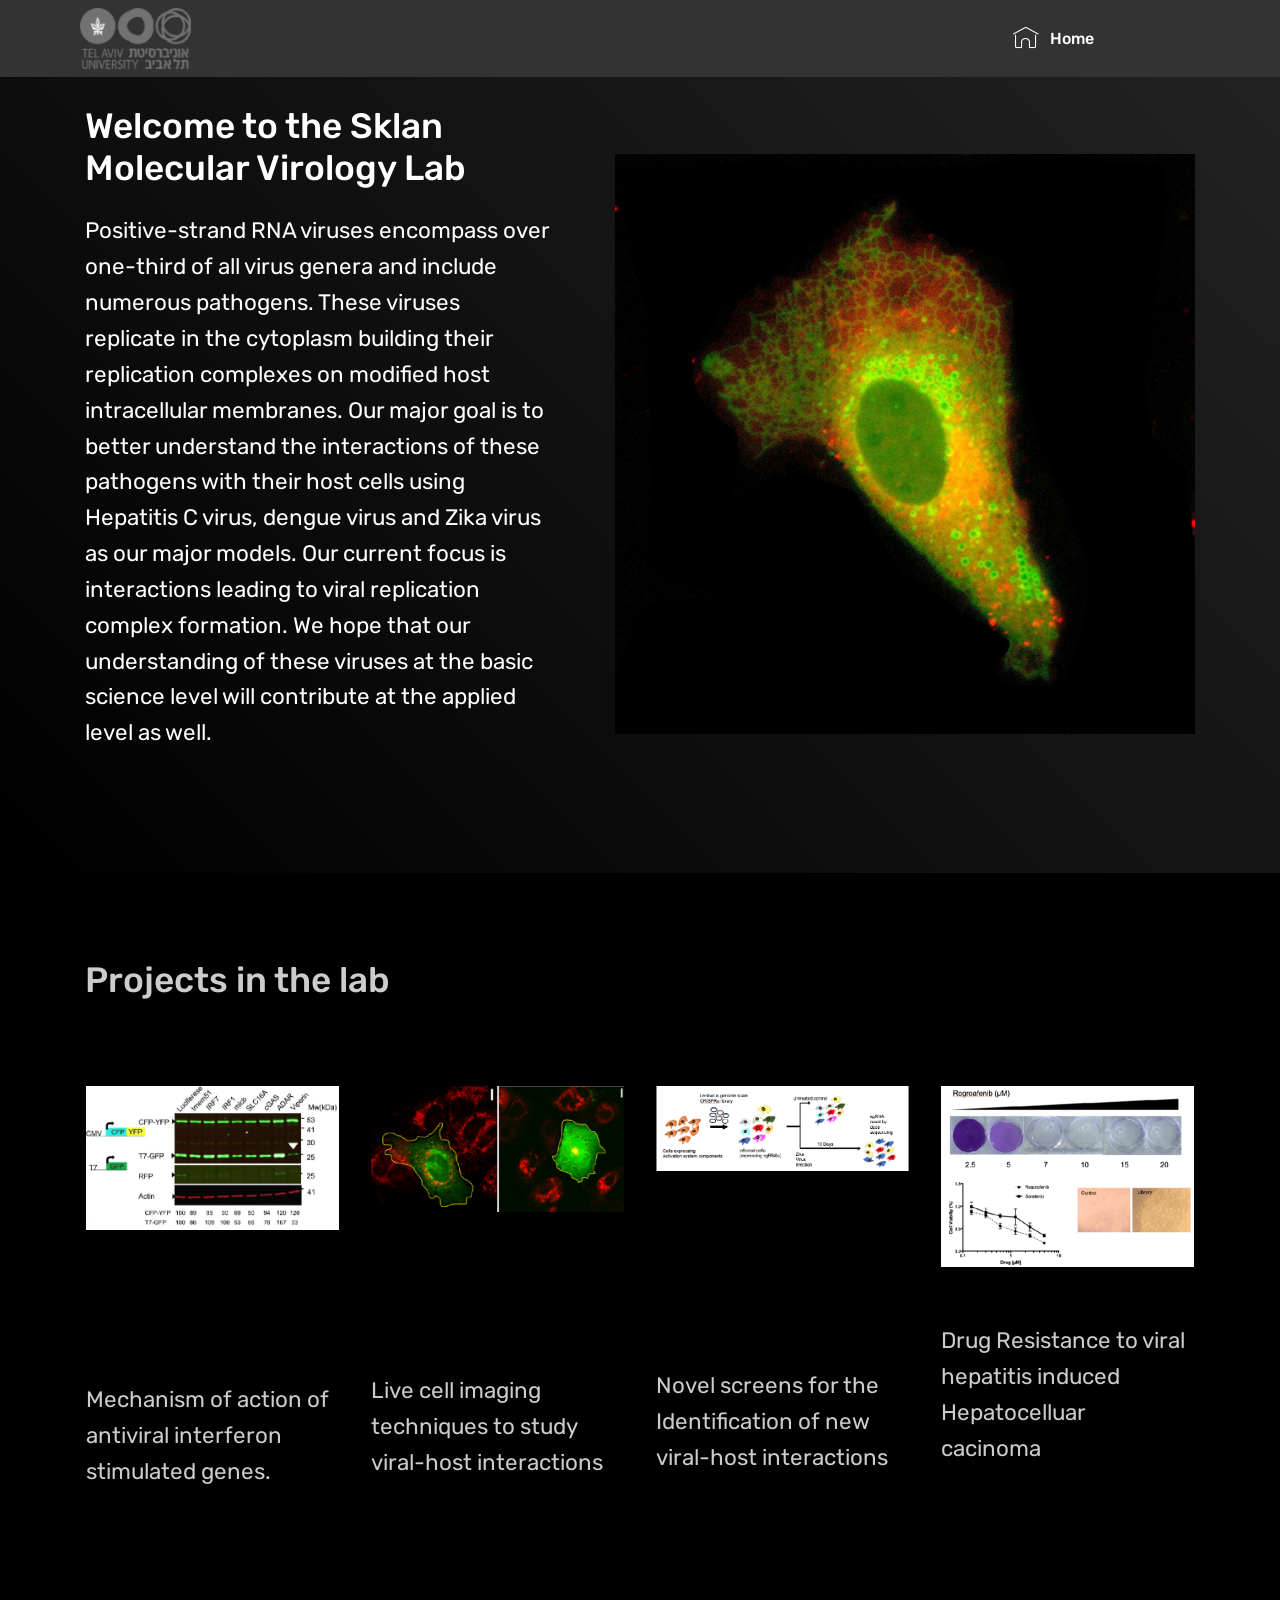
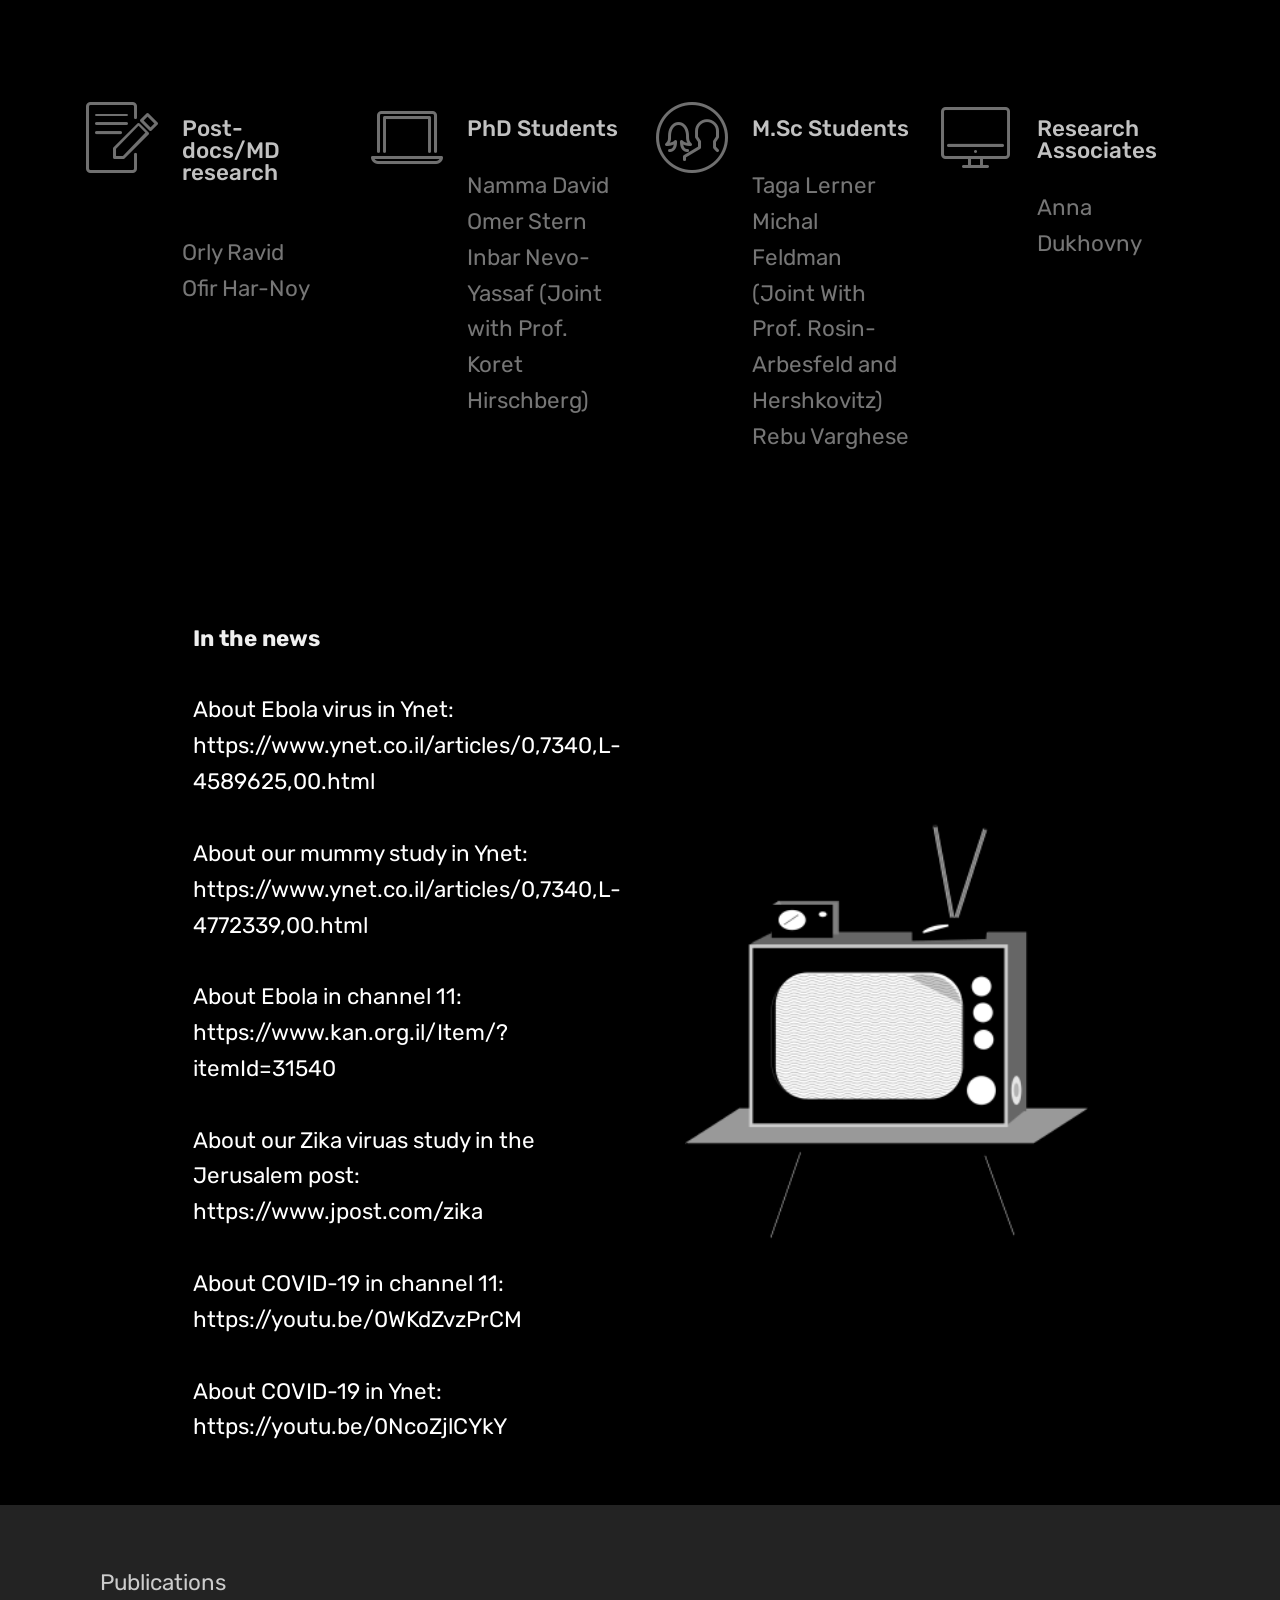
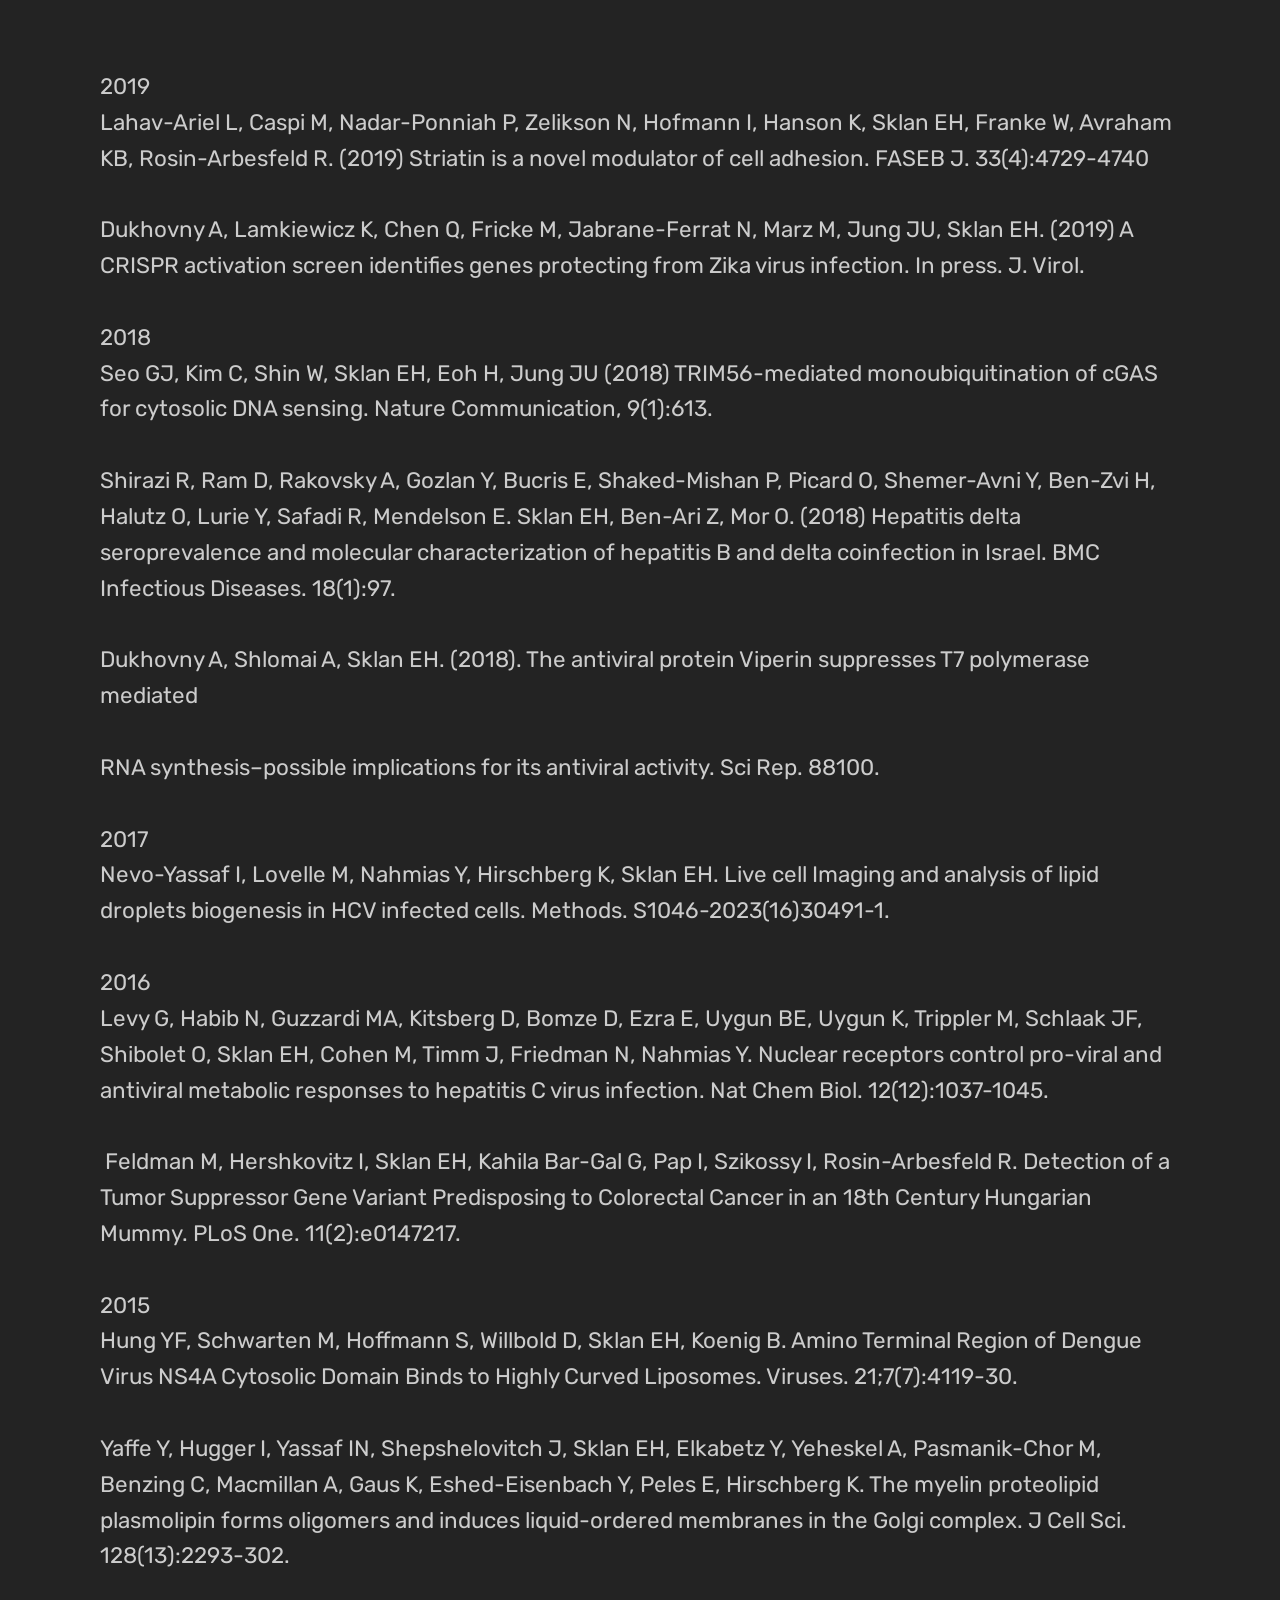
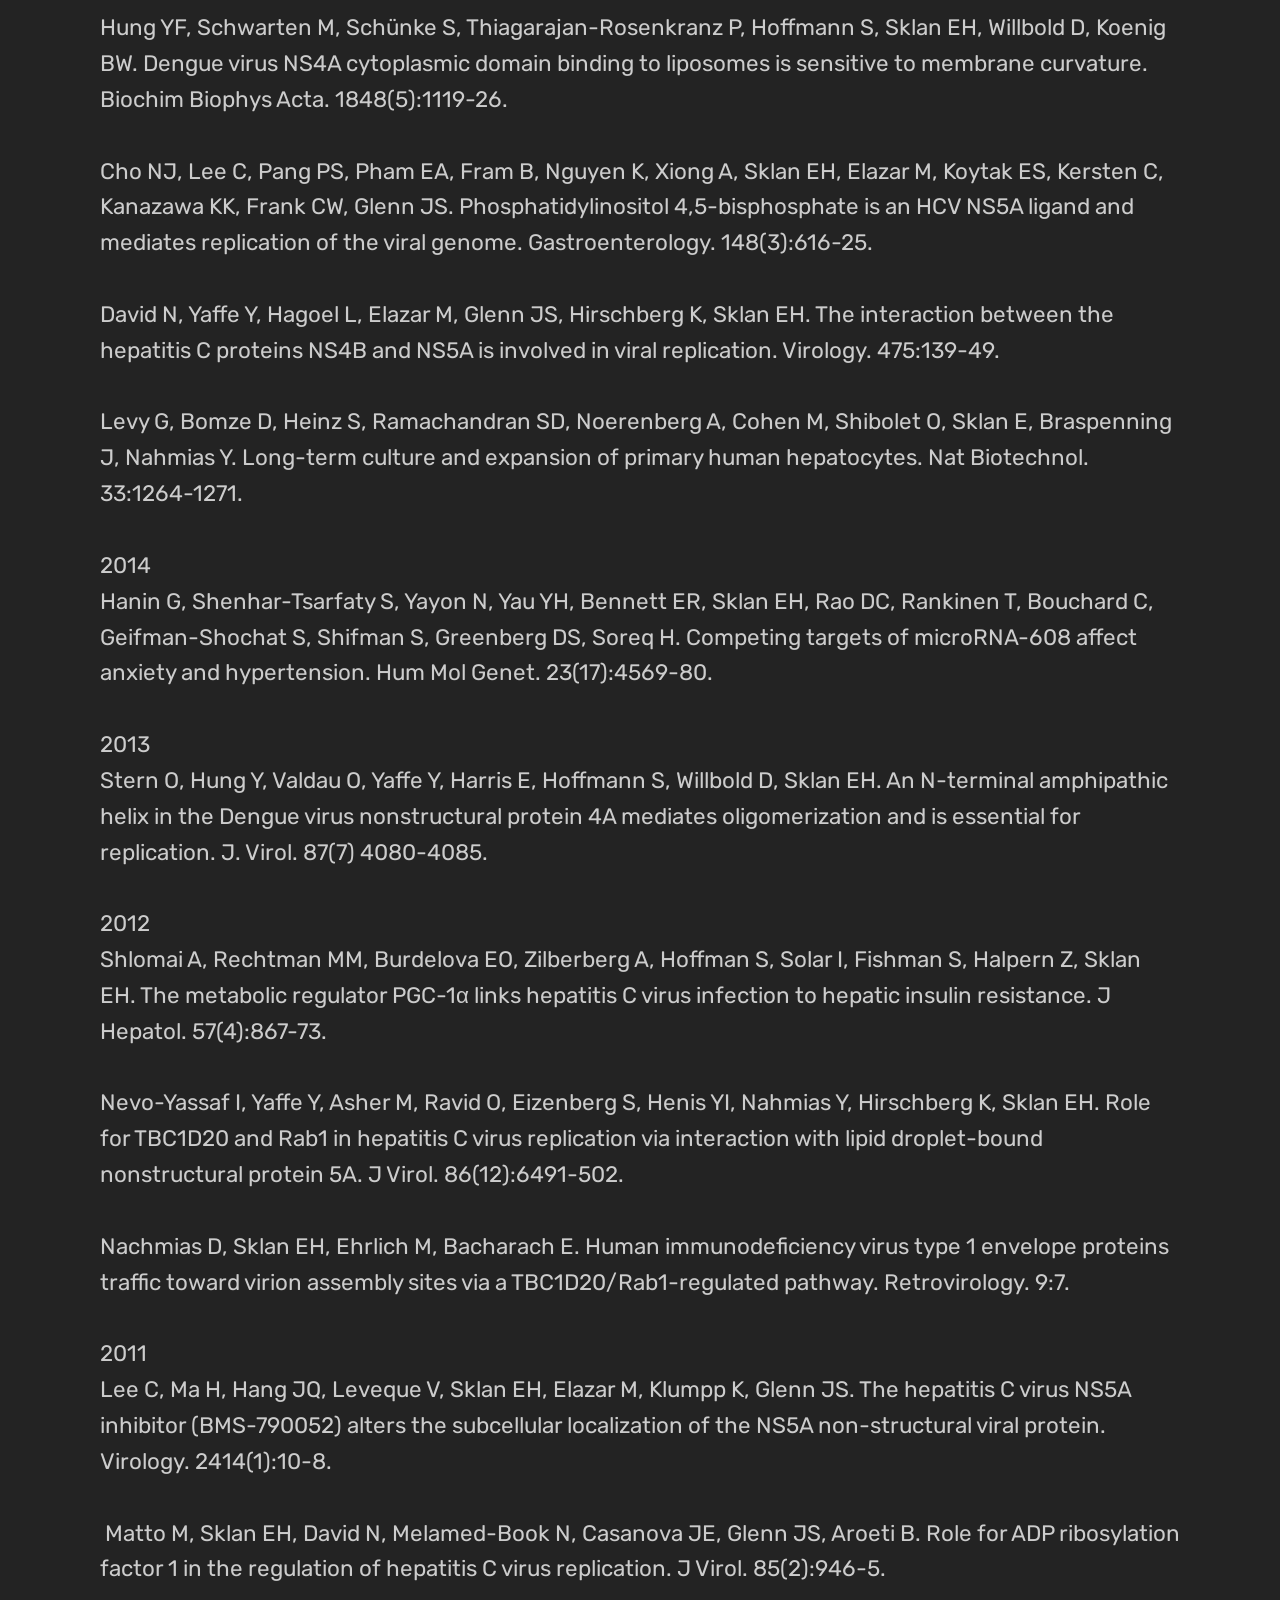
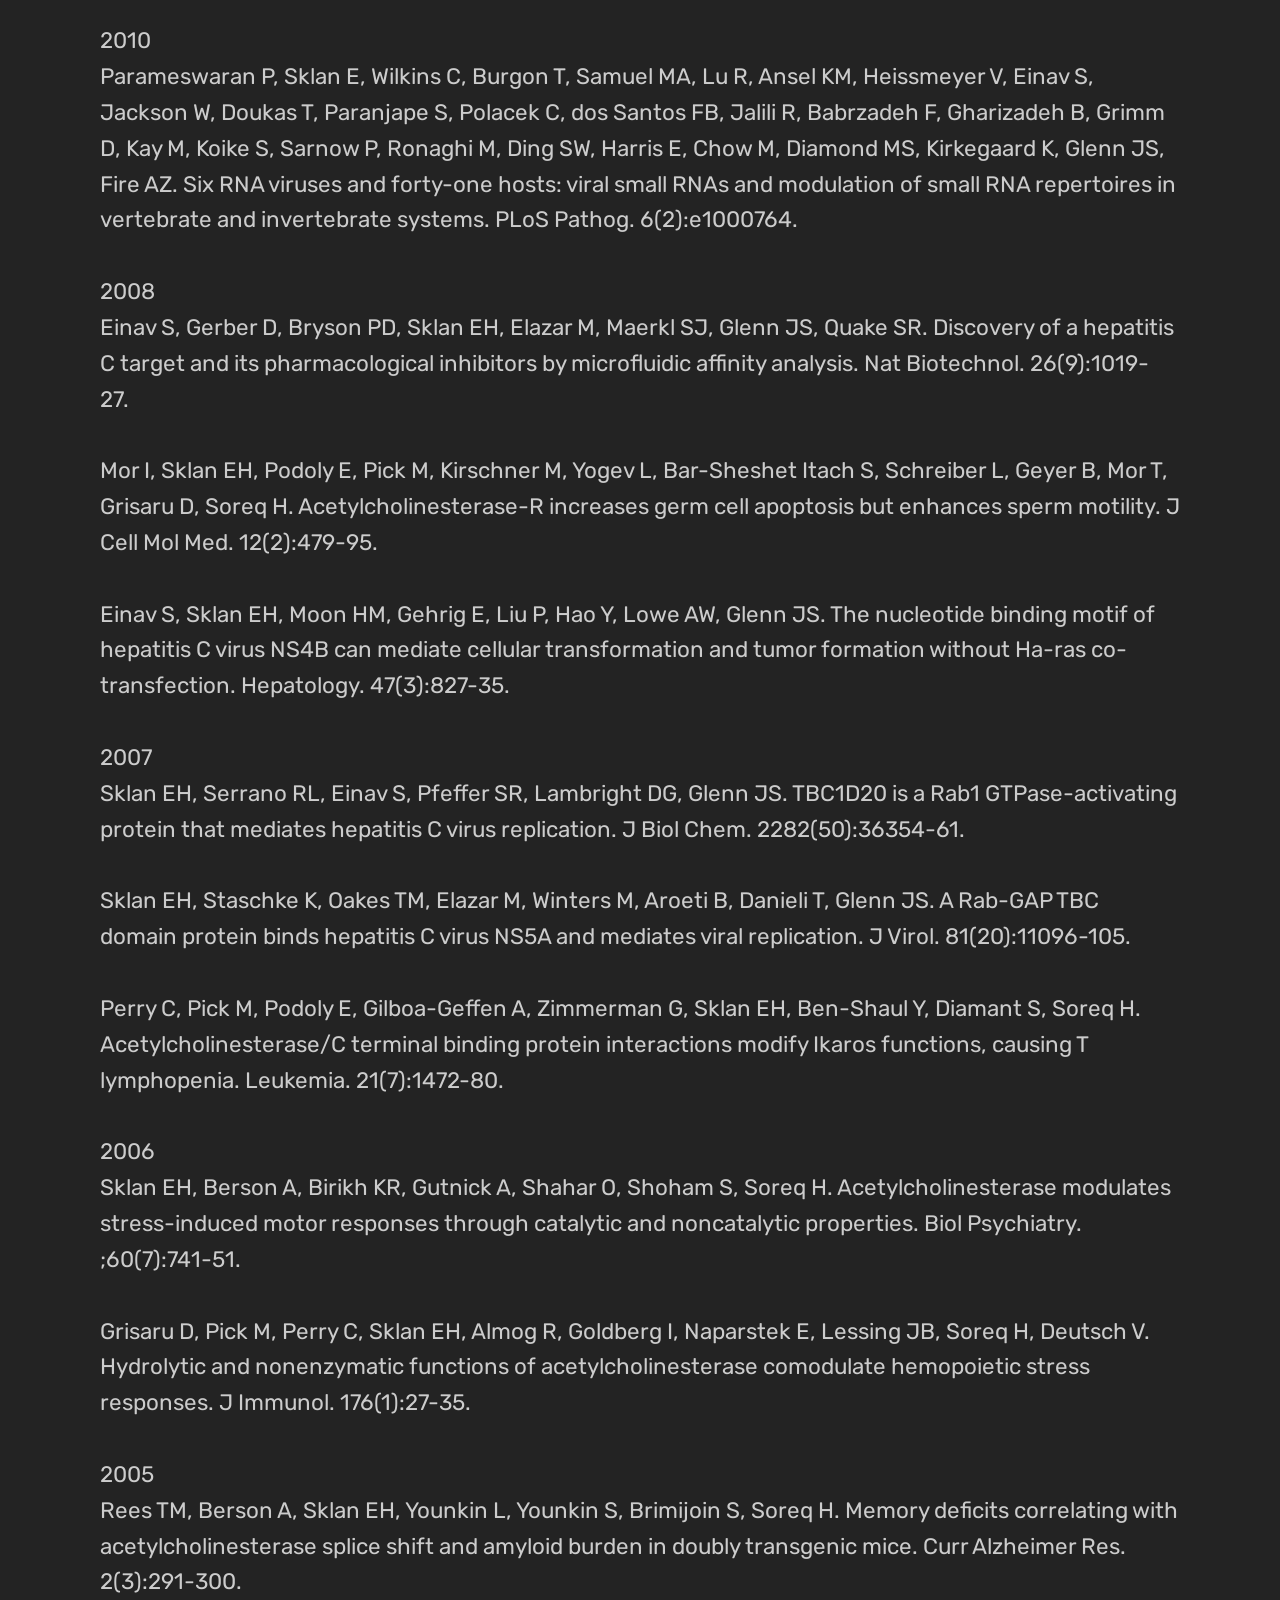
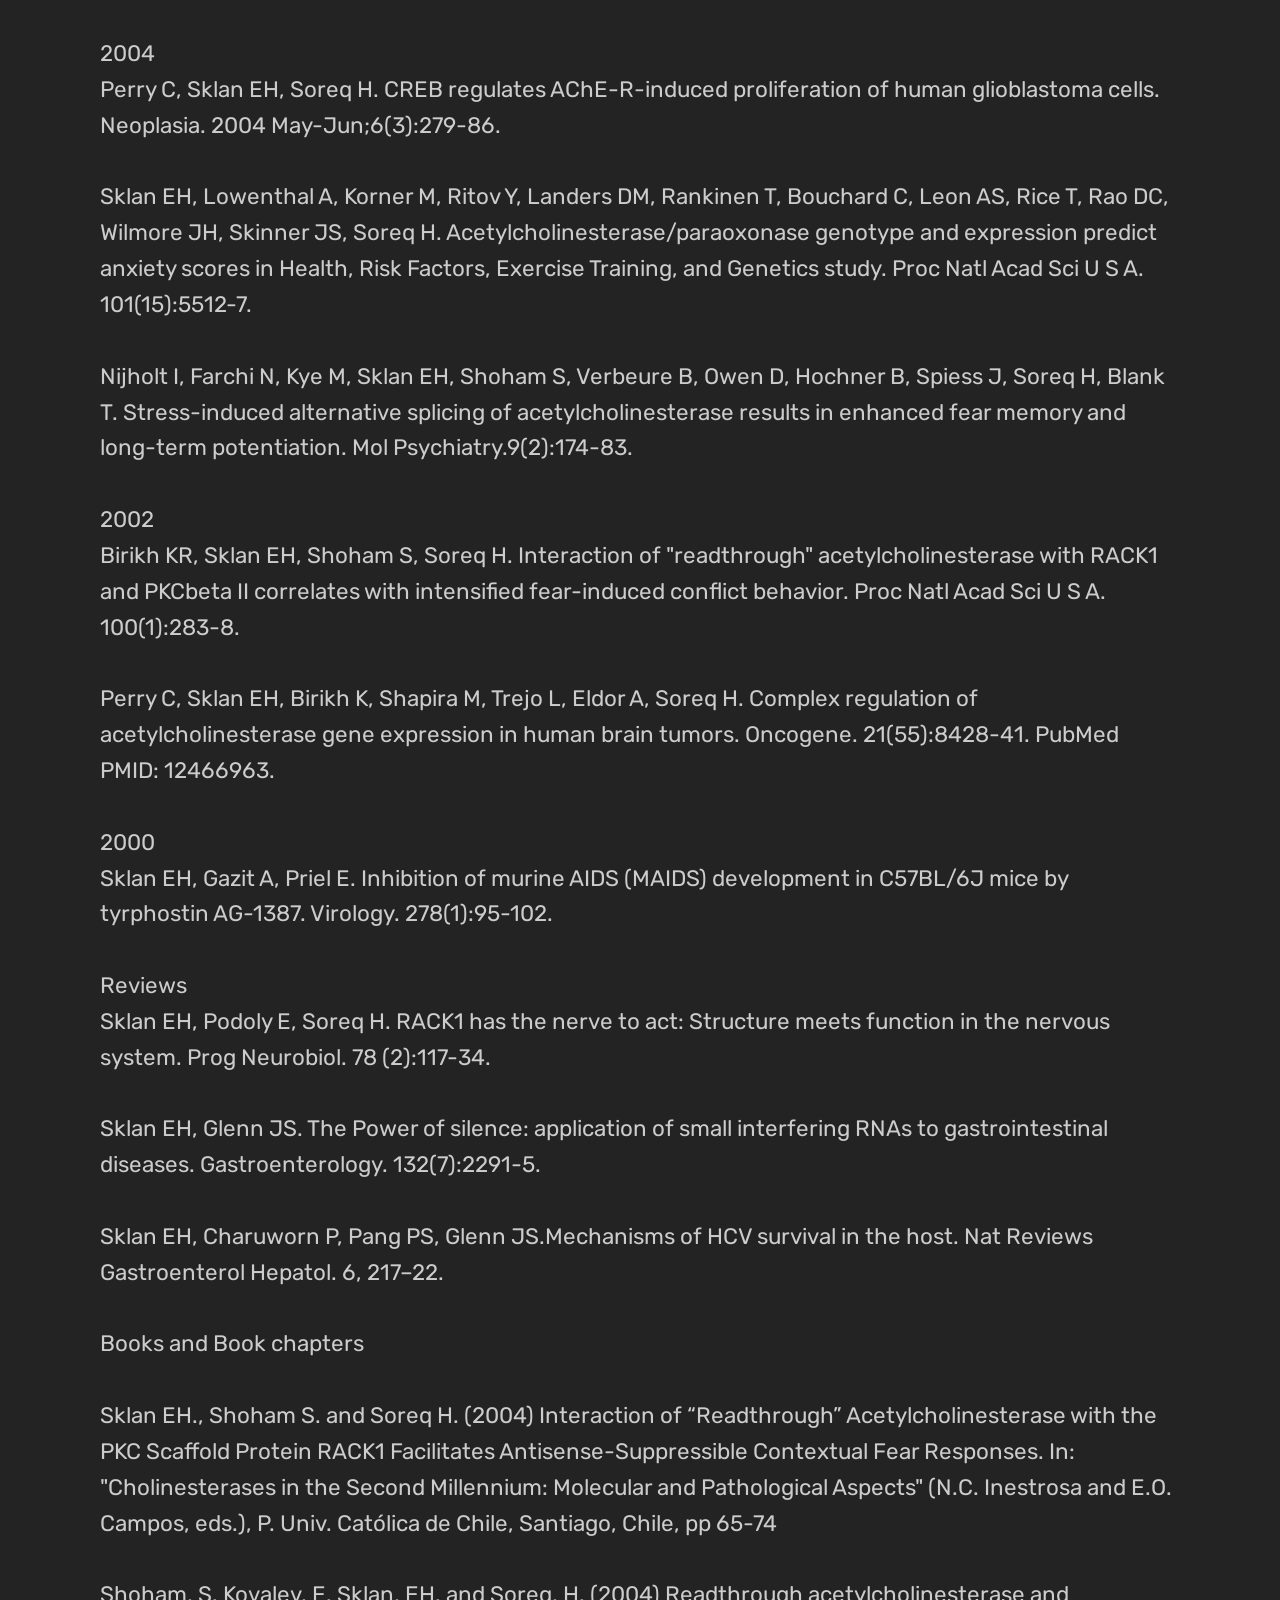
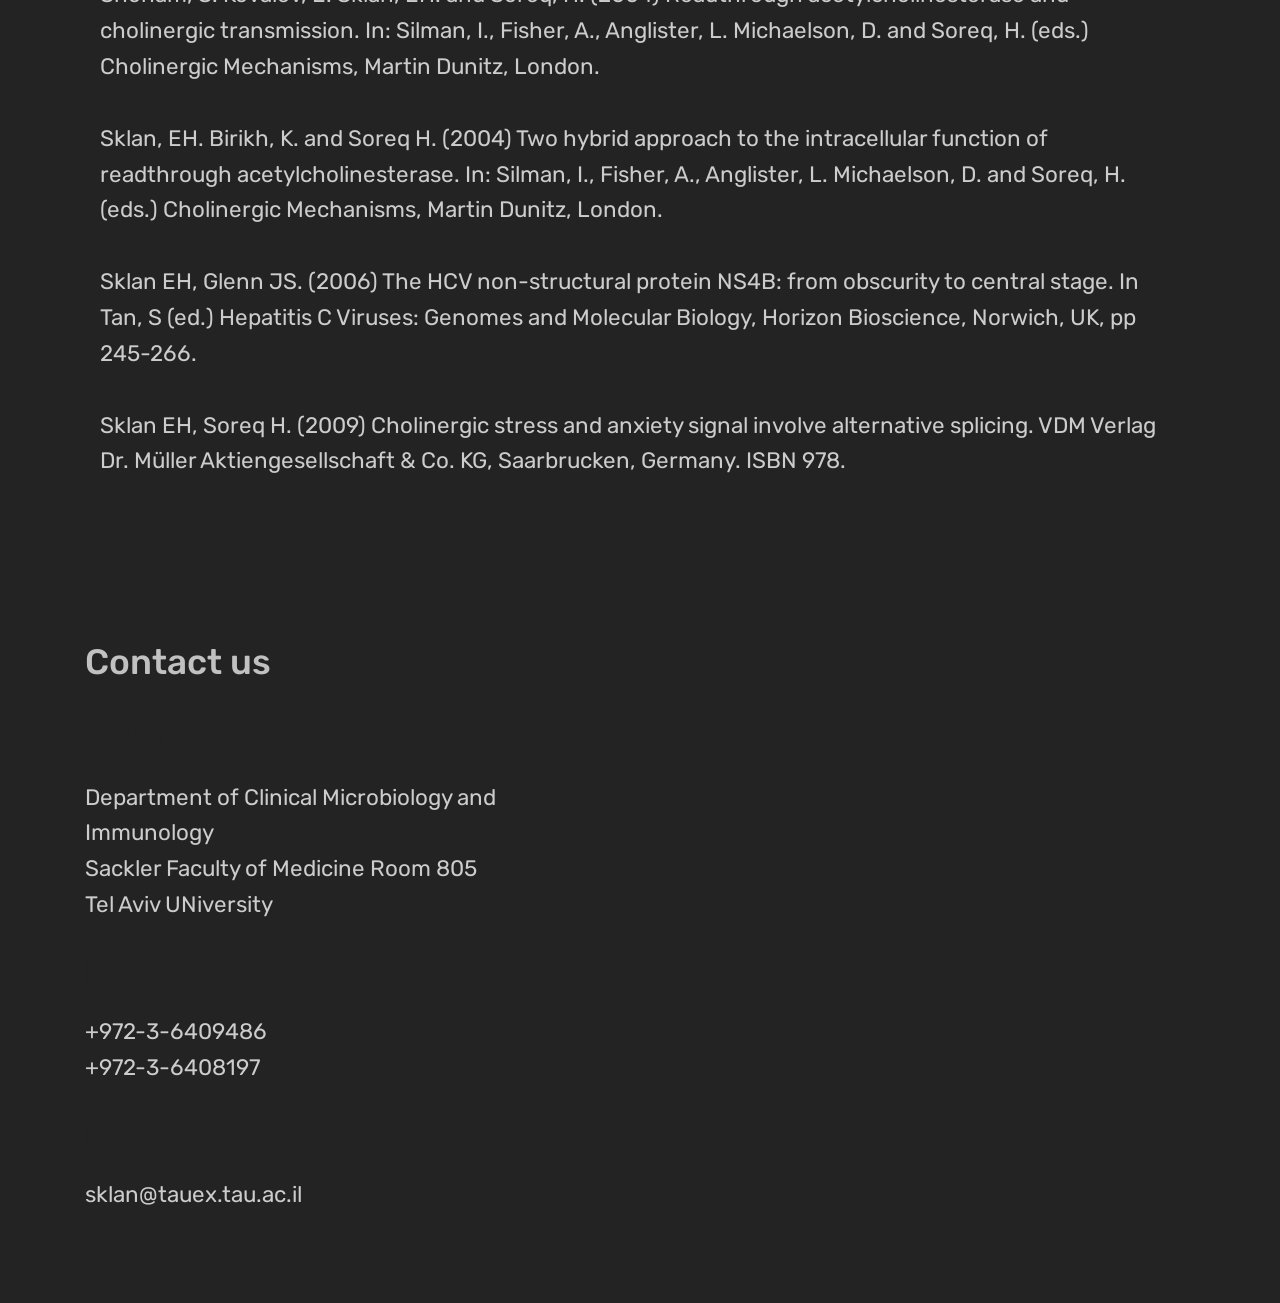
==== html.html @ 153463e0 "create github pages" ====
<!DOCTYPE html>
<html  >
<head>
  <!-- Site made with Mobirise Website Builder v5.0.0, https://mobirise.com -->
  <meta charset="UTF-8">
  <meta http-equiv="X-UA-Compatible" content="IE=edge">
  <meta name="generator" content="Mobirise v5.0.0, mobirise.com">
  <meta name="viewport" content="width=device-width, initial-scale=1, minimum-scale=1">
  <link rel="shortcut icon" href="assets/images/logo-tau-122x67.png" type="image/x-icon">
  <meta name="description" content="The website of the Sklan molecular virology lab at Tel Aviv University

">
  
  <title>Sklan Lab</title>
  <link rel="stylesheet" href="assets/web/assets/mobirise-icons/mobirise-icons.css">
  <link rel="stylesheet" href="assets/bootstrap/css/bootstrap.min.css">
  <link rel="stylesheet" href="assets/bootstrap/css/bootstrap-grid.min.css">
  <link rel="stylesheet" href="assets/bootstrap/css/bootstrap-reboot.min.css">
  <link rel="stylesheet" href="assets/web/assets/gdpr-plugin/gdpr-styles.css">
  <link rel="stylesheet" href="assets/tether/tether.min.css">
  <link rel="stylesheet" href="assets/dropdown/css/style.css">
  <link rel="stylesheet" href="assets/animatecss/animate.min.css">
  <link rel="stylesheet" href="assets/theme/css/style.css">
  <link rel="preload" as="style" href="assets/mobirise/css/mbr-additional.css"><link rel="stylesheet" href="assets/mobirise/css/mbr-additional.css" type="text/css">
  
  
  
</head>
<body>

<!-- Analytics -->
<meta name="google-site-verification" content="qgSgofBZJldJzvkP8LNLgsCK-75D5skEO65XENVU46s" />
<!-- /Analytics -->


  <section class="menu cid-rS3fm7pSPz" once="menu" id="menu1-0">

    

    <nav class="navbar navbar-expand beta-menu navbar-dropdown align-items-center navbar-fixed-top navbar-toggleable-sm">
        <button class="navbar-toggler navbar-toggler-right" type="button" data-toggle="collapse" data-target="#navbarSupportedContent" aria-controls="navbarSupportedContent" aria-expanded="false" aria-label="Toggle navigation">
            <div class="hamburger">
                <span></span>
                <span></span>
                <span></span>
                <span></span>
            </div>
        </button>
        <div class="menu-logo">
            <div class="navbar-brand">
                <span class="navbar-logo">
                    <a href="https://english.tau.ac.il/" target="_blank">
                         <img src="assets/images/logo-tau-122x67.png" alt="Mobirise" title="" style="height: 3.8rem;">
                    </a>
                </span>
                
            </div>
        </div>
        <div class="collapse navbar-collapse" id="navbarSupportedContent">
            <ul class="navbar-nav nav-dropdown nav-right" data-app-modern-menu="true"><li class="nav-item"><a class="nav-link link text-white display-4" href="https://mobirise.co">&nbsp; &nbsp; &nbsp; &nbsp; &nbsp; &nbsp; &nbsp; &nbsp; &nbsp; &nbsp;</a></li><li class="nav-item">
                    <a class="nav-link link text-white display-4" href="#top"><span class="mbri-home mbr-iconfont mbr-iconfont-btn"></span>
                        
                        Home&nbsp; &nbsp; &nbsp; &nbsp; &nbsp; &nbsp; &nbsp; &nbsp; &nbsp; &nbsp; &nbsp; &nbsp;&nbsp;</a>
                </li></ul>
            
        </div>
    </nav>
</section>

<section class="engine"><a href="https://mobirise.info/c">site builder</a></section><section class="header3 cid-rS3ihpFoWO" id="header3-9">

    

    

    <div class="container">
        <div class="media-container-row">
            <div class="mbr-figure" style="width: 130%;">
                <img src="assets/images/5-1160x1160.jpg" alt="Mobirise" title="">
            </div>

            <div class="media-content">
                <h1 class="mbr-section-title mbr-white pb-3 mbr-fonts-style display-5">Welcome to the Sklan Molecular Virology Lab</h1>
                
                <div class="mbr-section-text mbr-white pb-3 ">
                    <p class="mbr-text mbr-fonts-style display-7">Positive-strand RNA viruses encompass over one-third of all virus genera and include numerous pathogens. These viruses replicate in the cytoplasm building their replication complexes on modified host intracellular membranes. Our major goal is to better understand the interactions of these pathogens with their host cells using Hepatitis C virus, dengue virus and Zika virus as our major models. Our current focus is interactions leading to viral replication complex formation. We hope that our understanding of these viruses at the basic science level will contribute at the applied level as well.&nbsp;&nbsp;<br></p>
                </div>
                
            </div>
        </div>
    </div>

</section>

<section class="services1 cid-rS4aXZmn8N" id="services1-c">
    <!---->
    
    <!---->
    <!--Overlay-->
    
    <!--Container-->
    <div class="container">
        <div class="row justify-content-center">
            <!--Titles-->
            <div class="title pb-5 col-12">
                <h2 class="align-left pb-3 mbr-fonts-style display-5">Projects in the lab</h2>
                
            </div>
            <!--Card-1-->
            <div class="card col-12 col-md-6 p-3 col-lg-3">
                <div class="card-wrapper">
                    <div class="card-img">
                        <img src="assets/images/dukhovny-1-600x341.png" alt="Mobirise" title="">
                    </div>
                    <div class="card-box">
                        <h4 class="card-title mbr-fonts-style display-2"><br><br></h4>
                        <p class="mbr-text mbr-fonts-style display-7">Mechanism of action of antiviral interferon stimulated genes.<br></p>
                        <!--Btn-->
                        
                    </div>
                </div>
            </div>
            <!--Card-2-->
            <div class="card col-12 col-md-6 p-3 col-lg-3">
                <div class="card-wrapper">
                    <div class="card-img">
                        <img src="assets/images/picture1-1-600x296.png" alt="Mobirise" title="">
                    </div>
                    <div class="card-box">
                        <h4 class="card-title mbr-fonts-style display-5"><br><br><br></h4>
                        <p class="mbr-text mbr-fonts-style display-7">Live cell imaging techniques to study viral-host interactions</p>
                        <!--Btn-->
                        
                    </div>
                </div>
            </div>
            <!--Card-3-->
            <div class="card col-12 col-md-6 p-3 col-lg-3">
                <div class="card-wrapper">
                    <div class="card-img">
                        <img src="assets/images/screen-shot-2019-06-25-at-600x201.png" alt="Mobirise" title="">
                    </div>
                    <div class="card-box">
                        <h4 class="card-title mbr-fonts-style display-5">
                            <br><br><br><br></h4>
                        <p class="mbr-text mbr-fonts-style display-7">Novel screens for the Identification  of new viral-host interactions<br></p>
                        <!--Btn-->
                        
                    </div>
                </div>
            </div>
            <!--Card-4-->
            <div class="card col-12 col-md-6 p-3 col-lg-3 last-child">
                <div class="card-wrapper">
                    <div class="card-img">
                        <img src="assets/images/screen-shot-2019-06-25-at-506x363.png" alt="Mobirise" title="">
                    </div>
                    <div class="card-box">
                        <h4 class="card-title mbr-fonts-style display-5"></h4>
                        <p class="mbr-text mbr-fonts-style display-7">Drug Resistance to viral hepatitis induced Hepatocelluar cacinoma<em>&nbsp;</em><br></p>
                        <!--Btn-->
                        
                    </div>
                </div>
            </div>
        </div>
    </div>
</section>

<section class="features7 cid-rS4goFfm2W" id="features7-d">
    
    

    
    <div class="container">
        <div class="row justify-content-center">

            <div class="card p-3 col-12 col-md-6 col-lg-3">
                <div class="media">
                    <div class="card-img pr-2">
                        <span class="mbr-iconfont mbri-edit"></span>
                    </div>
                    <div class="card-box media-body">
                        <h4 class="card-title py-3 mbr-fonts-style display-7">
                            Post-docs/MD research&nbsp; &nbsp; &nbsp; &nbsp; &nbsp; &nbsp; &nbsp; &nbsp; &nbsp; &nbsp; &nbsp; &nbsp; &nbsp;</h4>
                        <p class="mbr-text mbr-fonts-style display-7">
                           Orly Ravid<br>Ofir Har-Noy<br>
                        </p>
                    </div>
                </div>
            </div>

            <div class="card p-3 col-12 col-md-6 col-lg-3">
                <div class="media"> 
                    <div class="card-img pr-2">
                        <span class="mbr-iconfont mbri-laptop"></span>
                    </div>
                    <div class="card-box media-body">
                        <h4 class="card-title py-3 mbr-fonts-style display-7">PhD Students</h4>
                        <p class="mbr-text mbr-fonts-style display-7">Namma David<br>Omer Stern<br>Inbar Nevo-Yassaf  (Joint with Prof. Koret Hirschberg)</p>
                    </div>
                </div>
            </div>

            <div class="card p-3 col-12 col-md-6 col-lg-3">
                <div class="media">
                    <div class="card-img pr-2">
                        <span class="mbr-iconfont mbri-users"></span>
                    </div>
                    <div class="media-body card-box">
                        <h4 class="card-title py-3 mbr-fonts-style display-7">M.Sc Students</h4>
                        <p class="mbr-text mbr-fonts-style display-7">Taga Lerner <br>Michal Feldman (Joint With Prof. Rosin-Arbesfeld and Hershkovitz)<br>Rebu Varghese</p>
                    </div>
                </div>
            </div>

            <div class="card p-3 col-12 col-md-6 col-lg-3">
                <div class="media">
                    <div class="card-img pr-2">
                        <span class="mbri-desktop mbr-iconfont"></span>
                    </div>
                    <div class="card-box media-body">
                        <h4 class="card-title py-3 mbr-fonts-style display-7">Research Associates</h4>
                        <p class="mbr-text mbr-fonts-style display-7">
                           Anna Dukhovny
                        </p>
                    </div>
                </div>
            </div>
        </div>
    </div>
</section>

<section class="mbr-section content7 cid-rS4ihshBEO" id="content7-e">
          
    

    <div class="container">
        <div class="media-container-row">
            <div class="col-12 col-md-10">
                <div class="media-container-row">
                    <div class="media-content">
                        <div class="mbr-section-text">
                            <p class="mbr-text align-right mb-0 mbr-fonts-style display-7"><strong>In the news</strong><br><br><a href="https://www.ynet.co.il/articles/0,7340,L-4589625,00.html" target="_blank" class="text-white">About Ebola virus in Ynet: https://www.ynet.co.il/articles/0,7340,L-4589625,00.html</a><br><br><a href="https://www.ynet.co.il/articles/0,7340,L-4772339,00.html " target="_blank" class="text-white">About our mummy study in Ynet: https://www.ynet.co.il/articles/0,7340,L-4772339,00.html </a><br><br><a href="https://www.kan.org.il/Item/?itemId=31540" target="_blank" class="text-white">About Ebola in channel 11: https://www.kan.org.il/Item/?itemId=31540</a><br><br><a href="https://www.jpost.com/zika" target="_blank" class="text-white">About our Zika viruas study in the Jerusalem post: https://www.jpost.com/zika</a><br><br><a href="https://youtu.be/0WKdZvzPrCM" target="_blank" class="text-white">About COVID-19 in channel 11:  https://youtu.be/0WKdZvzPrCM</a><br><br><a href="https://youtu.be/0NcoZjlCYkY" class="text-white">About COVID-19 in Ynet: https://youtu.be/0NcoZjlCYkY</a></p>
                        </div>
                    </div>
                    <div class="mbr-figure" style="width: 185%;">
                     <img src="assets/images/mbr-306x321.png" alt="Mobirise" title="">  
                    </div>
                </div>
            </div>
        </div>
    </div>
</section>

<section class="mbr-section article content1 cid-rS4kWEwtuJ" id="content1-f">
    
     

    <div class="container">
        <div class="media-container-row">
            <div class="mbr-text col-12 mbr-fonts-style display-7 col-md-12"><p>Publications</p><p><br></p><div>2019</div><div><span style="font-size: 1.4rem;">Lahav-Ariel L, Caspi M, Nadar-Ponniah P, Zelikson N, Hofmann I, Hanson K, Sklan EH, Franke W, Avraham KB, Rosin-Arbesfeld R. (2019) Striatin is a novel modulator of cell adhesion. FASEB J. 33(4):4729-4740</span><br></div><div><br></div><div><span style="font-size: 1.4rem;">Dukhovny A, Lamkiewicz K, Chen Q, Fricke M, Jabrane-Ferrat N, Marz M, Jung JU, Sklan EH. (2019) A CRISPR activation screen identifies genes protecting from Zika virus infection. In press. J. Virol.</span><br></div><div><br></div><div><span style="font-size: 1.4rem;">2018</span><br></div><div><span style="font-size: 1.4rem;">Seo GJ, Kim C, Shin W, Sklan EH, Eoh H, Jung JU (2018) TRIM56-mediated monoubiquitination of cGAS for cytosolic DNA sensing. Nature Communication, 9(1):613.&nbsp;</span><br></div><div><br></div><div>Shirazi R, Ram D, Rakovsky A, Gozlan Y, Bucris E, Shaked-Mishan P, Picard O, Shemer-Avni Y, Ben-Zvi H, Halutz O, Lurie Y, Safadi R, Mendelson E. Sklan EH, Ben-Ari Z, Mor O. (2018) Hepatitis delta seroprevalence and molecular characterization of hepatitis B and delta coinfection in Israel. BMC Infectious Diseases. 18(1):97.&nbsp;</div><div><br></div><div>Dukhovny A, Shlomai A, Sklan EH. (2018). The antiviral protein Viperin suppresses T7 polymerase mediated</div><div><br></div><div>RNA synthesis–possible implications for its antiviral activity. Sci Rep. 88100.</div><div><br></div><div>2017</div><div><span style="font-size: 1.4rem;">Nevo-Yassaf I, Lovelle M, Nahmias Y, Hirschberg K, Sklan EH. Live cell Imaging and analysis of lipid droplets biogenesis in HCV infected cells. Methods. S1046-2023(16)30491-1.&nbsp;</span><br></div><div><br></div><div><span style="font-size: 1.4rem;">2016</span><br></div><div><span style="font-size: 1.4rem;">Levy G, Habib N, Guzzardi MA, Kitsberg D, Bomze D, Ezra E, Uygun BE, Uygun K, Trippler M, Schlaak JF, Shibolet O, Sklan EH, Cohen M, Timm J, Friedman N, Nahmias Y. Nuclear receptors control pro-viral and antiviral metabolic responses to hepatitis C virus infection. Nat Chem Biol. 12(12):1037-1045.&nbsp;</span><br></div><div><br></div><div>&nbsp;<span style="font-size: 1.4rem;">Feldman M, Hershkovitz I, Sklan EH, Kahila Bar-Gal G, Pap I, Szikossy I, Rosin-Arbesfeld R. Detection of a Tumor Suppressor Gene Variant Predisposing to Colorectal Cancer in an 18th Century Hungarian Mummy. PLoS One. 11(2):e0147217.&nbsp;</span></div><div><span style="font-size: 1.4rem;"><br></span></div><div><span style="font-size: 1.4rem;">2015</span><br></div><div><span style="font-size: 1.4rem;">Hung YF, Schwarten M, Hoffmann S, Willbold D, Sklan EH, Koenig B. Amino Terminal Region of Dengue Virus NS4A Cytosolic Domain Binds to Highly Curved Liposomes. Viruses. 21;7(7):4119-30.</span><br></div><div></div><div><br></div><div>Yaffe Y, Hugger I, Yassaf IN, Shepshelovitch J, Sklan EH, Elkabetz Y, Yeheskel A, Pasmanik-Chor M, Benzing C, Macmillan A, Gaus K, Eshed-Eisenbach Y, Peles E, Hirschberg K. The myelin proteolipid plasmolipin forms oligomers and induces liquid-ordered membranes in the Golgi complex. J Cell Sci. 128(13):2293-302.&nbsp;</div><div><br></div><div>Hung YF, Schwarten M, Schünke S, Thiagarajan-Rosenkranz P, Hoffmann S, Sklan EH, Willbold D, Koenig BW. Dengue virus NS4A cytoplasmic domain binding to liposomes is sensitive to membrane curvature. Biochim Biophys Acta. 1848(5):1119-26.&nbsp;</div><div><br></div><div>Cho NJ, Lee C, Pang PS, Pham EA, Fram B, Nguyen K, Xiong A, Sklan EH, Elazar M, Koytak ES, Kersten C, Kanazawa KK, Frank CW, Glenn JS. Phosphatidylinositol 4,5-bisphosphate is an HCV NS5A ligand and mediates replication of the viral genome. Gastroenterology. 148(3):616-25.</div><div><span style="font-size: 1.4rem;">​</span><br></div><div>David N, Yaffe Y, Hagoel L, Elazar M, Glenn JS, Hirschberg K, Sklan EH. The interaction between the hepatitis C proteins NS4B and NS5A is involved in viral replication. Virology. 475:139-49.&nbsp;</div><div><br></div><div>Levy G, Bomze D, Heinz S, Ramachandran SD, Noerenberg A, Cohen M, Shibolet O, Sklan E, Braspenning J, Nahmias Y. Long-term culture and expansion of primary human hepatocytes. Nat Biotechnol. 33:1264-1271.&nbsp;</div><div><br></div><div>2014</div><div><span style="font-size: 1.4rem;">Hanin G, Shenhar-Tsarfaty S, Yayon N, Yau YH, Bennett ER, Sklan EH, Rao DC, Rankinen T, Bouchard C, Geifman-Shochat S, Shifman S, Greenberg DS, Soreq H. Competing targets of microRNA-608 affect anxiety and hypertension. Hum Mol Genet. 23(17):4569-80.</span><br></div><div><br></div><div>2013</div><div><span style="font-size: 1.4rem;">Stern O, Hung Y, Valdau O, Yaffe Y, Harris E, Hoffmann S, Willbold D, Sklan EH. An N-terminal amphipathic helix in the Dengue virus nonstructural protein 4A mediates oligomerization and is essential for replication. J. Virol. 87(7) 4080-4085.&nbsp;</span><br></div><div><br></div><div>2012</div><div><span style="font-size: 1.4rem;">Shlomai A, Rechtman MM, Burdelova EO, Zilberberg A, Hoffman S, Solar I, Fishman S, Halpern Z, Sklan EH. The metabolic regulator PGC-1α links hepatitis C virus infection to hepatic insulin resistance. J Hepatol. 57(4):867-73.</span><br></div><div><br></div><div><span style="font-size: 1.4rem;">Nevo-Yassaf I, Yaffe Y, Asher M, Ravid O, Eizenberg S, Henis YI, Nahmias Y, Hirschberg K, Sklan EH. Role for TBC1D20 and Rab1 in hepatitis C virus replication via interaction with lipid droplet-bound nonstructural protein 5A. J Virol. 86(12):6491-502.&nbsp;</span><br></div><div><br></div><div>​<span style="font-size: 1.4rem;">Nachmias D, Sklan EH, Ehrlich M, Bacharach E. Human immunodeficiency virus type 1 envelope proteins traffic toward virion assembly sites via a TBC1D20/Rab1-regulated pathway. Retrovirology. 9:7.&nbsp;</span></div><div><br></div><div><span style="font-size: 1.4rem;">2011</span><br></div><div><span style="font-size: 1.4rem;">Lee C, Ma H, Hang JQ, Leveque V, Sklan EH, Elazar M, Klumpp K, Glenn JS. The hepatitis C virus NS5A inhibitor (BMS-790052) alters the subcellular localization of the NS5A non-structural viral protein. Virology. 2414(1):10-8.</span><br></div><div><br></div><div>&nbsp;<span style="font-size: 1.4rem;">Matto M, Sklan EH, David N, Melamed-Book N, Casanova JE, Glenn JS, Aroeti B. Role for ADP ribosylation factor 1 in the regulation of hepatitis C virus replication. J Virol. 85(2):946-5.</span></div><div><br></div><div><span style="font-size: 1.4rem;">2010</span><br></div><div><span style="font-size: 1.4rem;">Parameswaran P, Sklan E, Wilkins C, Burgon T, Samuel MA, Lu R, Ansel KM, Heissmeyer V, Einav S, Jackson W, Doukas T, Paranjape S, Polacek C, dos Santos FB, Jalili R, Babrzadeh F, Gharizadeh B, Grimm D, Kay M, Koike S, Sarnow P, Ronaghi M, Ding SW, Harris E, Chow M, Diamond MS, Kirkegaard K, Glenn JS, Fire AZ. Six RNA viruses and forty-one hosts: viral small RNAs and modulation of small RNA repertoires in vertebrate and invertebrate systems. PLoS Pathog. 6(2):e1000764.&nbsp;</span><br></div><div><span style="font-size: 1.4rem;"><br></span></div><div><span style="font-size: 1.4rem;">2008</span><br></div><div><span style="font-size: 1.4rem;">Einav S, Gerber D, Bryson PD, Sklan EH, Elazar M, Maerkl SJ, Glenn JS, Quake SR. Discovery of a hepatitis C target and its pharmacological inhibitors by microfluidic affinity analysis. Nat Biotechnol. 26(9):1019-27.&nbsp;</span><br></div><div><br></div><div>Mor I, Sklan EH, Podoly E, Pick M, Kirschner M, Yogev L, Bar-Sheshet Itach S, Schreiber L, Geyer B, Mor T, Grisaru D, Soreq H. Acetylcholinesterase-R increases germ cell apoptosis but enhances sperm motility. J Cell Mol Med. 12(2):479-95.</div><div><br></div><div>Einav S, Sklan EH, Moon HM, Gehrig E, Liu P, Hao Y, Lowe AW, Glenn JS. The nucleotide binding motif of hepatitis C virus NS4B can mediate cellular transformation and tumor formation without Ha-ras co-transfection. Hepatology. 47(3):827-35.&nbsp;</div><div><br></div><div>2007</div><div><span style="font-size: 1.4rem;">Sklan EH, Serrano RL, Einav S, Pfeffer SR, Lambright DG, Glenn JS. TBC1D20 is a Rab1 GTPase-activating protein that mediates hepatitis C virus replication. J Biol Chem. 2282(50):36354-61.&nbsp;</span><br></div><div><br></div><div>​<span style="font-size: 1.4rem;">Sklan EH, Staschke K, Oakes TM, Elazar M, Winters M, Aroeti B, Danieli T, Glenn JS. A Rab-GAP TBC domain protein binds hepatitis C virus NS5A and mediates viral replication. J Virol. 81(20):11096-105.&nbsp;</span></div><div><br></div><div>Perry C, Pick M, Podoly E, Gilboa-Geffen A, Zimmerman G, Sklan EH, Ben-Shaul Y, Diamant S, Soreq H. Acetylcholinesterase/C terminal binding protein interactions modify Ikaros functions, causing T lymphopenia. Leukemia. 21(7):1472-80.&nbsp;</div><div><br></div><div>2006</div><div><span style="font-size: 1.4rem;">Sklan EH, Berson A, Birikh KR, Gutnick A, Shahar O, Shoham S, Soreq H. Acetylcholinesterase modulates stress-induced motor responses through catalytic and noncatalytic properties. Biol Psychiatry. ;60(7):741-51.</span><br></div><div><br></div><div>Grisaru D, Pick M, Perry C, Sklan EH, Almog R, Goldberg I, Naparstek E, Lessing JB, Soreq H, Deutsch V. Hydrolytic and nonenzymatic functions of acetylcholinesterase comodulate hemopoietic stress responses. J Immunol. 176(1):27-35.&nbsp;</div><div><br></div><div>2005</div><div><span style="font-size: 1.4rem;">Rees TM, Berson A, Sklan EH, Younkin L, Younkin S, Brimijoin S, Soreq H. Memory deficits correlating with acetylcholinesterase splice shift and amyloid burden in doubly transgenic mice. Curr Alzheimer Res. 2(3):291-300.&nbsp;</span><br></div><div><br></div><div>2004</div><div><span style="font-size: 1.4rem;">Perry C, Sklan EH, Soreq H. CREB regulates AChE-R-induced proliferation of human glioblastoma cells. Neoplasia. 2004 May-Jun;6(3):279-86.</span><br></div><div><br></div><div>Sklan EH, Lowenthal A, Korner M, Ritov Y, Landers DM, Rankinen T, Bouchard C, Leon AS, Rice T, Rao DC, Wilmore JH, Skinner JS, Soreq H. Acetylcholinesterase/paraoxonase genotype and expression predict anxiety scores in Health, Risk Factors, Exercise Training, and Genetics study. Proc Natl Acad Sci U S A. 101(15):5512-7.</div><div><br></div><div>Nijholt I, Farchi N, Kye M, Sklan EH, Shoham S, Verbeure B, Owen D, Hochner B, Spiess J, Soreq H, Blank T. Stress-induced alternative splicing of acetylcholinesterase results in enhanced fear memory and long-term potentiation. Mol Psychiatry.9(2):174-83.&nbsp;</div><div><br></div><div>2002</div><div><span style="font-size: 1.4rem;">Birikh KR, Sklan EH, Shoham S, Soreq H. Interaction of "readthrough" acetylcholinesterase with RACK1 and PKCbeta II correlates with intensified fear-induced conflict behavior. Proc Natl Acad Sci U S A. 100(1):283-8.</span><br></div><div><br></div><div>Perry C, Sklan EH, Birikh K, Shapira M, Trejo L, Eldor A, Soreq H. Complex regulation of acetylcholinesterase gene expression in human brain tumors. Oncogene. 21(55):8428-41. PubMed PMID: 12466963.</div><div><br></div><div>2000</div><div><span style="font-size: 1.4rem;">Sklan EH, Gazit A, Priel E. Inhibition of murine AIDS (MAIDS) development in C57BL/6J mice by tyrphostin AG-1387. Virology. 278(1):95-102.</span><br></div><div><br></div><div><span style="font-size: 1.4rem;">Reviews</span><br></div><div><span style="font-size: 1.4rem;">Sklan EH, Podoly E, Soreq H. RACK1 has the nerve to act: Structure meets function in the nervous system. Prog Neurobiol. 78 (2):117-34.&nbsp;</span><br></div><div><br></div><div>​<span style="font-size: 1.4rem;">Sklan EH, Glenn JS. The Power of silence: application of small interfering RNAs to gastrointestinal diseases. Gastroenterology. 132(7):2291-5.&nbsp;</span><span style="font-size: 1.4rem;">​</span></div><div><br></div><div>Sklan EH, Charuworn P, Pang PS, Glenn JS.Mechanisms of HCV survival in the host. Nat Reviews Gastroenterol Hepatol. 6, 217–22.</div><div><br></div><div>Books and Book chapters</div><div><br></div><div><span style="font-size: 1.4rem;">Sklan EH., Shoham S. and Soreq H. (2004) Interaction of “Readthrough” Acetylcholinesterase with the PKC Scaffold Protein RACK1 Facilitates Antisense-Suppressible Contextual Fear Responses. In: "Cholinesterases in the Second Millennium: Molecular and Pathological Aspects" (N.C. Inestrosa and E.O. Campos, eds.), P. Univ. Católica de Chile, Santiago, Chile, pp 65-74</span><br></div><div><br></div><div><span style="font-size: 1.4rem;">Shoham, S. Kovalev, E. Sklan, EH. and Soreq, H. (2004) Readthrough acetylcholinesterase and cholinergic transmission. In: Silman, I., Fisher, A., Anglister, L. Michaelson, D. and Soreq, H. (eds.) Cholinergic Mechanisms, Martin Dunitz, London.</span><br></div><div><br></div><div>Sklan, EH. Birikh, K. and Soreq H. (2004) Two hybrid approach to the intracellular function of readthrough acetylcholinesterase. In: Silman, I., Fisher, A., Anglister, L. Michaelson, D. and Soreq, H. (eds.) Cholinergic Mechanisms, Martin Dunitz, London.</div><div><br></div><div>Sklan EH, Glenn JS. (2006) The HCV non-structural protein NS4B: from obscurity to central stage. In Tan, S (ed.) Hepatitis C Viruses: Genomes and Molecular Biology, Horizon Bioscience, Norwich, UK, pp 245-266.</div><div><br></div><div>Sklan EH, Soreq H. (2009) Cholinergic stress and anxiety signal involve alternative splicing. VDM Verlag Dr. Müller Aktiengesellschaft &amp; Co. KG, Saarbrucken, Germany. ISBN 978.</div><p></p></div>
        </div>
    </div>
</section>

<section class="mbr-section contacts1 cid-rS3g4TRM71" id="contacts1-6">
    <!---->
    
    <!---->
    <!--Overlay-->
    
    <!--Container-->
    <div class="container">
        <div class="row">
            <!--Titles-->
            <div class="title col-12">
                <h2 class="align-left mbr-fonts-style display-5">
                    Contact us</h2>
                
            </div>
            <!--Left-->
            <div class="col-12 col-md-6">
                <div class="left-block wrapper">
                    <div class="b b-adress">
                        <h5 class="align-left mbr-fonts-style m-0 display-5">
                            Address:
                        </h5>
                        <p class="mbr-text align-left mbr-fonts-style display-7">
                            Department of Clinical Microbiology and Immunology<br>Sackler Faculty of Medicine Room 805<br>Tel Aviv UNiversity</p>
                    </div>
                    <div class="b b-phone">
                        <h5 class="align-left mbr-fonts-style m-0 display-5">
                            Phone:
                        </h5>
                        <p class="mbr-text align-left mbr-fonts-style display-7">
                            +972-3-6409486<br>+972-3-6408197</p>
                    </div>
                    <div class="b b-mail">
                        <h5 class="align-left mbr-fonts-style m-0 display-5">
                            E-mail:
                        </h5>
                        <p class="mbr-text align-left mbr-fonts-style display-7">
                            sklan@tauex.tau.ac.il</p>
                    </div>
                </div>
            </div>
            <!--Right-->
            <div class="col-12 col-md-6">
                <div class="google-map"><iframe frameborder="0" style="border:0" src="https://www.google.com/maps/embed?pb=!1m18!1m12!1m3!1d3379.246072323134!2d34.80347741589127!3d32.116656124666925!2m3!1f0!2f0!3f0!3m2!1i1024!2i768!4f13.1!3m3!1m2!1s0x151d496e46e3565d%3A0x30484dab485af2a3!2z15TXpNen15XXnNeY15Qg15zXqNek15XXkNeUINeQ15XXoNeZ15HXqNeh15nXmNeqINeq15wg15DXkdeZ15Eg16Ii16kg16HXkNen15zXqA!5e0!3m2!1sen!2sil!4v1583140281211!5m2!1sen!2sil" allowfullscreen=""></iframe></div>
            </div>
        </div>
    </div>
</section>


  <script src="assets/web/assets/jquery/jquery.min.js"></script>
  <script src="assets/popper/popper.min.js"></script>
  <script src="assets/bootstrap/js/bootstrap.min.js"></script>
  <script src="assets/tether/tether.min.js"></script>
  <script src="assets/smoothscroll/smooth-scroll.js"></script>
  <script src="assets/dropdown/js/nav-dropdown.js"></script>
  <script src="assets/dropdown/js/navbar-dropdown.js"></script>
  <script src="assets/touchswipe/jquery.touch-swipe.min.js"></script>
  <script src="assets/viewportchecker/jquery.viewportchecker.js"></script>
  <script src="assets/theme/js/script.js"></script>
  
  
 <div id="scrollToTop" class="scrollToTop mbr-arrow-up"><a style="text-align: center;"><i class="mbr-arrow-up-icon mbr-arrow-up-icon-cm cm-icon cm-icon-smallarrow-up"></i></a></div>
    <input name="animation" type="hidden">
  </body>
</html>
---- assets/web/assets/mobirise-icons/mobirise-icons.css ----
@font-face {
  font-family: 'MobiriseIcons';
  src:  url('mobirise-icons.eot?spat4u');
  src:  url('mobirise-icons.eot?spat4u#iefix') format('embedded-opentype'),
    url('mobirise-icons.ttf?spat4u') format('truetype'),
    url('mobirise-icons.woff?spat4u') format('woff'),
    url('mobirise-icons.svg?spat4u#MobiriseIcons') format('svg');
  font-weight: normal;
  font-style: normal;
  font-display: swap;
}

[class^="mbri-"], [class*=" mbri-"] {
  /* use !important to prevent issues with browser extensions that change fonts */
  font-family: MobiriseIcons !important;
  speak: none;
  font-style: normal;
  font-weight: normal;
  font-variant: normal;
  text-transform: none;
  line-height: 1;

  /* Better Font Rendering =========== */
  -webkit-font-smoothing: antialiased;
  -moz-osx-font-smoothing: grayscale;
}

.mbri-add-submenu:before {
  content: "\e900";
}
.mbri-alert:before {
  content: "\e901";
}
.mbri-align-center:before {
  content: "\e902";
}
.mbri-align-justify:before {
  content: "\e903";
}
.mbri-align-left:before {
  content: "\e904";
}
.mbri-align-right:before {
  content: "\e905";
}
.mbri-android:before {
  content: "\e906";
}
.mbri-apple:before {
  content: "\e907";
}
.mbri-arrow-down:before {
  content: "\e908";
}
.mbri-arrow-next:before {
  content: "\e909";
}
.mbri-arrow-prev:before {
  content: "\e90a";
}
.mbri-arrow-up:before {
  content: "\e90b";
}
.mbri-bold:before {
  content: "\e90c";
}
.mbri-bookmark:before {
  content: "\e90d";
}
.mbri-bootstrap:before {
  content: "\e90e";
}
.mbri-briefcase:before {
  content: "\e90f";
}
.mbri-browse:before {
  content: "\e910";
}
.mbri-bulleted-list:before {
  content: "\e911";
}
.mbri-calendar:before {
  content: "\e912";
}
.mbri-camera:before {
  content: "\e913";
}
.mbri-cart-add:before {
  content: "\e914";
}
.mbri-cart-full:before {
  content: "\e915";
}
.mbri-cash:before {
  content: "\e916";
}
.mbri-change-style:before {
  content: "\e917";
}
.mbri-chat:before {
  content: "\e918";
}
.mbri-clock:before {
  content: "\e919";
}
.mbri-close:before {
  content: "\e91a";
}
.mbri-cloud:before {
  content: "\e91b";
}
.mbri-code:before {
  content: "\e91c";
}
.mbri-contact-form:before {
  content: "\e91d";
}
.mbri-credit-card:before {
  content: "\e91e";
}
.mbri-cursor-click:before {
  content: "\e91f";
}
.mbri-cust-feedback:before {
  content: "\e920";
}
.mbri-database:before {
  content: "\e921";
}
.mbri-delivery:before {
  content: "\e922";
}
.mbri-desktop:before {
  content: "\e923";
}
.mbri-devices:before {
  content: "\e924";
}
.mbri-down:before {
  content: "\e925";
}
.mbri-download:before {
  content: "\e989";
}
.mbri-drag-n-drop:before {
  content: "\e927";
}
.mbri-drag-n-drop2:before {
  content: "\e928";
}
.mbri-edit:before {
  content: "\e929";
}
.mbri-edit2:before {
  content: "\e92a";
}
.mbri-error:before {
  content: "\e92b";
}
.mbri-extension:before {
  content: "\e92c";
}
.mbri-features:before {
  content: "\e92d";
}
.mbri-file:before {
  content: "\e92e";
}
.mbri-flag:before {
  content: "\e92f";
}
.mbri-folder:before {
  content: "\e930";
}
.mbri-gift:before {
  content: "\e931";
}
.mbri-github:before {
  content: "\e932";
}
.mbri-globe:before {
  content: "\e933";
}
.mbri-globe-2:before {
  content: "\e934";
}
.mbri-growing-chart:before {
  content: "\e935";
}
.mbri-hearth:before {
  content: "\e936";
}
.mbri-help:before {
  content: "\e937";
}
.mbri-home:before {
  content: "\e938";
}
.mbri-hot-cup:before {
  content: "\e939";
}
.mbri-idea:before {
  content: "\e93a";
}
.mbri-image-gallery:before {
  content: "\e93b";
}
.mbri-image-slider:before {
  content: "\e93c";
}
.mbri-info:before {
  content: "\e93d";
}
.mbri-italic:before {
  content: "\e93e";
}
.mbri-key:before {
  content: "\e93f";
}
.mbri-laptop:before {
  content: "\e940";
}
.mbri-layers:before {
  content: "\e941";
}
.mbri-left-right:before {
  content: "\e942";
}
.mbri-left:before {
  content: "\e943";
}
.mbri-letter:before {
  content: "\e944";
}
.mbri-like:before {
  content: "\e945";
}
.mbri-link:before {
  content: "\e946";
}
.mbri-lock:before {
  content: "\e947";
}
.mbri-login:before {
  content: "\e948";
}
.mbri-logout:before {
  content: "\e949";
}
.mbri-magic-stick:before {
  content: "\e94a";
}
.mbri-map-pin:before {
  content: "\e94b";
}
.mbri-menu:before {
  content: "\e94c";
}
.mbri-mobile:before {
  content: "\e94d";
}
.mbri-mobile2:before {
  content: "\e94e";
}
.mbri-mobirise:before {
  content: "\e94f";
}
.mbri-more-horizontal:before {
  content: "\e950";
}
.mbri-more-vertical:before {
  content: "\e951";
}
.mbri-music:before {
  content: "\e952";
}
.mbri-new-file:before {
  content: "\e953";
}
.mbri-numbered-list:before {
  content: "\e954";
}
.mbri-opened-folder:before {
  content: "\e955";
}
.mbri-pages:before {
  content: "\e956";
}
.mbri-paper-plane:before {
  content: "\e957";
}
.mbri-paperclip:before {
  content: "\e958";
}
.mbri-photo:before {
  content: "\e959";
}
.mbri-photos:before {
  content: "\e95a";
}
.mbri-pin:before {
  content: "\e95b";
}
.mbri-play:before {
  content: "\e95c";
}
.mbri-plus:before {
  content: "\e95d";
}
.mbri-preview:before {
  content: "\e95e";
}
.mbri-print:before {
  content: "\e95f";
}
.mbri-protect:before {
  content: "\e960";
}
.mbri-question:before {
  content: "\e961";
}
.mbri-quote-left:before {
  content: "\e962";
}
.mbri-quote-right:before {
  content: "\e963";
}
.mbri-refresh:before {
  content: "\e964";
}
.mbri-responsive:before {
  content: "\e965";
}
.mbri-right:before {
  content: "\e966";
}
.mbri-rocket:before {
  content: "\e967";
}
.mbri-sad-face:before {
  content: "\e968";
}
.mbri-sale:before {
  content: "\e969";
}
.mbri-save:before {
  content: "\e96a";
}
.mbri-search:before {
  content: "\e96b";
}
.mbri-setting:before {
  content: "\e96c";
}
.mbri-setting2:before {
  content: "\e96d";
}
.mbri-setting3:before {
  content: "\e96e";
}
.mbri-share:before {
  content: "\e96f";
}
.mbri-shopping-bag:before {
  content: "\e970";
}
.mbri-shopping-basket:before {
  content: "\e971";
}
.mbri-shopping-cart:before {
  content: "\e972";
}
.mbri-sites:before {
  content: "\e973";
}
.mbri-smile-face:before {
  content: "\e974";
}
.mbri-speed:before {
  content: "\e975";
}
.mbri-star:before {
  content: "\e976";
}
.mbri-success:before {
  content: "\e977";
}
.mbri-sun:before {
  content: "\e978";
}
.mbri-sun2:before {
  content: "\e979";
}
.mbri-tablet:before {
  content: "\e97a";
}
.mbri-tablet-vertical:before {
  content: "\e97b";
}
.mbri-target:before {
  content: "\e97c";
}
.mbri-timer:before {
  content: "\e97d";
}
.mbri-to-ftp:before {
  content: "\e97e";
}
.mbri-to-local-drive:before {
  content: "\e97f";
}
.mbri-touch-swipe:before {
  content: "\e980";
}
.mbri-touch:before {
  content: "\e981";
}
.mbri-trash:before {
  content: "\e982";
}
.mbri-underline:before {
  content: "\e983";
}
.mbri-unlink:before {
  content: "\e984";
}
.mbri-unlock:before {
  content: "\e985";
}
.mbri-up-down:before {
  content: "\e986";
}
.mbri-up:before {
  content: "\e987";
}
.mbri-update:before {
  content: "\e988";
}
.mbri-upload:before {
 content: "\e926"; 
}
.mbri-user:before {
  content: "\e98a";
}
.mbri-user2:before {
  content: "\e98b";
}
.mbri-users:before {
  content: "\e98c";
}
.mbri-video:before {
  content: "\e98d";
}
.mbri-video-play:before {
  content: "\e98e";
}
.mbri-watch:before {
  content: "\e98f";
}
.mbri-website-theme:before {
  content: "\e990";
}
.mbri-wifi:before {
  content: "\e991";
}
.mbri-windows:before {
  content: "\e992";
}
.mbri-zoom-out:before {
  content: "\e993";
}
.mbri-redo:before {
  content: "\e994";
}
.mbri-undo:before {
  content: "\e995";
}
---- assets/web/assets/gdpr-plugin/gdpr-styles.css ----
.gdpr-block {
    padding: 10px;
    font-size: 14px;
    display: block;
    width: 100%;
    text-align: center;
}
.gdpr-block.covert {
	display: none;
}
.textGDPR {
    position: relative;
}
.gdpr-block label span.textGDPR input[name='gdpr']{
    width: 15px;
    height: 15px;
    margin: 0;
    position: absolute;
    top: 2px;
    left: -20px;
}
.gdpr-block label {
    color: #a7a7a7;
    vertical-align: middle;
    user-select: none;
    margin-bottom: 0;
}
---- assets/dropdown/css/style.css ----
.navbar-dropdown {
  left: 0;
  padding: 0;
  position: absolute;
  right: 0;
  top: 0;
  transition: all 0.45s ease;
  z-index: 1030;
  background: #282828; }
  .navbar-dropdown .navbar-logo {
    margin-right: 0.8rem;
    transition: margin 0.3s ease-in-out;
    vertical-align: middle; }
    .navbar-dropdown .navbar-logo img {
      height: 3.125rem;
      transition: all 0.3s ease-in-out; }
    .navbar-dropdown .navbar-logo.mbr-iconfont {
      font-size: 3.125rem;
      line-height: 3.125rem; }
  .navbar-dropdown .navbar-caption {
    font-weight: 700;
    white-space: normal;
    vertical-align: -4px;
    line-height: 3.125rem !important; }
    .navbar-dropdown .navbar-caption, .navbar-dropdown .navbar-caption:hover {
      color: inherit;
      text-decoration: none; }
  .navbar-dropdown .mbr-iconfont + .navbar-caption {
    vertical-align: -1px; }
  .navbar-dropdown.navbar-fixed-top {
    position: fixed; }
  .navbar-dropdown .navbar-brand span {
    vertical-align: -4px; }
  .navbar-dropdown.bg-color.transparent {
    background: none; }
  .navbar-dropdown.navbar-short .navbar-brand {
    padding: 0.625rem 0; }
    .navbar-dropdown.navbar-short .navbar-brand span {
      vertical-align: -1px; }
  .navbar-dropdown.navbar-short .navbar-caption {
    line-height: 2.375rem !important;
    vertical-align: -2px; }
  .navbar-dropdown.navbar-short .navbar-logo {
    margin-right: 0.5rem; }
    .navbar-dropdown.navbar-short .navbar-logo img {
      height: 2.375rem; }
    .navbar-dropdown.navbar-short .navbar-logo.mbr-iconfont {
      font-size: 2.375rem;
      line-height: 2.375rem; }
  .navbar-dropdown.navbar-short .mbr-table-cell {
    height: 3.625rem; }
  .navbar-dropdown .navbar-close {
    left: 0.6875rem;
    position: fixed;
    top: 0.75rem;
    z-index: 1000; }
  .navbar-dropdown .hamburger-icon {
    content: "";
    display: inline-block;
    vertical-align: middle;
    width: 16px;
    -webkit-box-shadow: 0 -6px 0 1px #282828,0 0 0 1px #282828,0 6px 0 1px #282828;
    -moz-box-shadow: 0 -6px 0 1px #282828,0 0 0 1px #282828,0 6px 0 1px #282828;
    box-shadow: 0 -6px 0 1px #282828,0 0 0 1px #282828,0 6px 0 1px #282828; }

.dropdown-menu .dropdown-toggle[data-toggle="dropdown-submenu"]::after {
  border-bottom: 0.35em solid transparent;
  border-left: 0.35em solid;
  border-right: 0;
  border-top: 0.35em solid transparent;
  margin-left: 0.3rem; }

.dropdown-menu .dropdown-item:focus {
  outline: 0; }

.nav-dropdown {
  font-size: 0.75rem;
  font-weight: 500;
  height: auto !important; }
  .nav-dropdown .nav-btn {
    padding-left: 1rem; }
  .nav-dropdown .link {
    margin: .667em 1.667em;
    font-weight: 500;
    padding: 0;
    transition: color .2s ease-in-out; }
    .nav-dropdown .link.dropdown-toggle {
      margin-right: 2.583em; }
      .nav-dropdown .link.dropdown-toggle::after {
        margin-left: .25rem;
        border-top: 0.35em solid;
        border-right: 0.35em solid transparent;
        border-left: 0.35em solid transparent;
        border-bottom: 0; }
      .nav-dropdown .link.dropdown-toggle[aria-expanded="true"] {
        margin: 0;
        padding: 0.667em 3.263em  0.667em 1.667em; }
  .nav-dropdown .link::after,
  .nav-dropdown .dropdown-item::after {
    color: inherit; }
  .nav-dropdown .btn {
    font-size: 0.75rem;
    font-weight: 700;
    letter-spacing: 0;
    margin-bottom: 0;
    padding-left: 1.25rem;
    padding-right: 1.25rem; }
  .nav-dropdown .dropdown-menu {
    border-radius: 0;
    border: 0;
    left: 0;
    margin: 0;
    padding-bottom: 1.25rem;
    padding-top: 1.25rem;
    position: relative; }
  .nav-dropdown .dropdown-submenu {
    margin-left: 0.125rem;
    top: 0; }
  .nav-dropdown .dropdown-item {
    font-weight: 500;
    line-height: 2;
    padding: 0.3846em 4.615em 0.3846em 1.5385em;
    position: relative;
    transition: color .2s ease-in-out, background-color .2s ease-in-out; }
    .nav-dropdown .dropdown-item::after {
      margin-top: -0.3077em;
      position: absolute;
      right: 1.1538em;
      top: 50%; }
    .nav-dropdown .dropdown-item:focus, .nav-dropdown .dropdown-item:hover {
      background: none; }

@media (max-width: 767px) {
  .nav-dropdown.navbar-toggleable-sm {
    bottom: 0;
    display: none;
    left: 0;
    overflow-x: hidden;
    position: fixed;
    top: 0;
    transform: translateX(-100%);
    -ms-transform: translateX(-100%);
    -webkit-transform: translateX(-100%);
    width: 18.75rem;
    z-index: 999; } }
.nav-dropdown.navbar-toggleable-xl {
  bottom: 0;
  display: none;
  left: 0;
  overflow-x: hidden;
  position: fixed;
  top: 0;
  transform: translateX(-100%);
  -ms-transform: translateX(-100%);
  -webkit-transform: translateX(-100%);
  width: 18.75rem;
  z-index: 999; }

.nav-dropdown-sm {
  display: block !important;
  overflow-x: hidden;
  overflow: auto;
  padding-top: 3.875rem; }
  .nav-dropdown-sm::after {
    content: "";
    display: block;
    height: 3rem;
    width: 100%; }
  .nav-dropdown-sm.collapse.in ~ .navbar-close {
    display: block !important; }
  .nav-dropdown-sm.collapsing, .nav-dropdown-sm.collapse.in {
    transform: translateX(0);
    -ms-transform: translateX(0);
    -webkit-transform: translateX(0);
    transition: all 0.25s ease-out;
    -webkit-transition: all 0.25s ease-out;
    background: #282828; }
  .nav-dropdown-sm.collapsing[aria-expanded="false"] {
    transform: translateX(-100%);
    -ms-transform: translateX(-100%);
    -webkit-transform: translateX(-100%); }
  .nav-dropdown-sm .nav-item {
    display: block;
    margin-left: 0 !important;
    padding-left: 0; }
  .nav-dropdown-sm .link,
  .nav-dropdown-sm .dropdown-item {
    border-top: 1px dotted rgba(255, 255, 255, 0.1);
    font-size: 0.8125rem;
    line-height: 1.6;
    margin: 0 !important;
    padding: 0.875rem 2.4rem 0.875rem 1.5625rem !important;
    position: relative;
    white-space: normal; }
    .nav-dropdown-sm .link:focus, .nav-dropdown-sm .link:hover,
    .nav-dropdown-sm .dropdown-item:focus,
    .nav-dropdown-sm .dropdown-item:hover {
      background: rgba(0, 0, 0, 0.2) !important;
      color: #c0a375; }
  .nav-dropdown-sm .nav-btn {
    position: relative;
    padding: 1.5625rem 1.5625rem 0 1.5625rem; }
    .nav-dropdown-sm .nav-btn::before {
      border-top: 1px dotted rgba(255, 255, 255, 0.1);
      content: "";
      left: 0;
      position: absolute;
      top: 0;
      width: 100%; }
    .nav-dropdown-sm .nav-btn + .nav-btn {
      padding-top: 0.625rem; }
      .nav-dropdown-sm .nav-btn + .nav-btn::before {
        display: none; }
  .nav-dropdown-sm .btn {
    padding: 0.625rem 0; }
  .nav-dropdown-sm .dropdown-toggle[data-toggle="dropdown-submenu"]::after {
    margin-left: .25rem;
    border-top: 0.35em solid;
    border-right: 0.35em solid transparent;
    border-left: 0.35em solid transparent;
    border-bottom: 0; }
  .nav-dropdown-sm .dropdown-toggle[data-toggle="dropdown-submenu"][aria-expanded="true"]::after {
    border-top: 0;
    border-right: 0.35em solid transparent;
    border-left: 0.35em solid transparent;
    border-bottom: 0.35em solid; }
  .nav-dropdown-sm .dropdown-menu {
    margin: 0;
    padding: 0;
    position: relative;
    top: 0;
    left: 0;
    width: 100%;
    border: 0;
    float: none;
    border-radius: 0;
    background: none; }
  .nav-dropdown-sm .dropdown-submenu {
    left: 100%;
    margin-left: 0.125rem;
    margin-top: -1.25rem;
    top: 0; }

.navbar-toggleable-sm .nav-dropdown .dropdown-menu {
  position: absolute; }

.navbar-toggleable-sm .nav-dropdown .dropdown-submenu {
  left: 100%;
  margin-left: 0.125rem;
  margin-top: -1.25rem;
  top: 0; }

.navbar-toggleable-sm.opened .nav-dropdown .dropdown-menu {
  position: relative; }

.navbar-toggleable-sm.opened .nav-dropdown .dropdown-submenu {
  left: 0;
  margin-left: 00rem;
  margin-top: 0rem;
  top: 0; }

.is-builder .nav-dropdown.collapsing {
  transition: none !important; }

/*# sourceMappingURL=style.css.map */
---- assets/theme/css/style.css ----
/*!
 * Mobirise v4 theme (https://mobirise.com/)
 * Copyright 2017 Mobirise
 */
section {
  background-color: #eeeeee; }

body {
  font-style: normal;
  line-height: 1.5; }

section,
.container,
.container-fluid {
  position: relative;
  word-wrap: break-word; }

a.mbr-iconfont:hover {
  text-decoration: none; }

.article .lead p,
.article .lead ul,
.article .lead ol,
.article .lead pre,
.article .lead blockquote {
  margin-bottom: 0; }

ul,
ol,
pre,
blockquote {
  margin-bottom: 2.3125rem; }

pre {
  background: #f4f4f4;
  padding: 10px 24px;
  white-space: pre-wrap; }

.inactive {
  -webkit-user-select: none;
  -moz-user-select: none;
  -ms-user-select: none;
  user-select: none;
  pointer-events: none;
  -webkit-user-drag: none;
  user-drag: none; }

.mbr-section__comments .row {
  justify-content: center;
  -webkit-justify-content: center; }

a {
  font-style: normal;
  font-weight: 400;
  cursor: pointer; }
  a, a:hover {
    text-decoration: none; }

figure {
  margin-bottom: 0; }

body {
  color: #232323; }

h1,
h2,
h3,
h4,
h5,
h6,
.h1,
.h2,
.h3,
.h4,
.h5,
.h6,
.display-1,
.display-2,
.display-3,
.display-4 {
  line-height: 1;
  word-break: break-word;
  word-wrap: break-word; }

.mbr-section-title {
  font-style: normal;
  line-height: 1.2; }

.mbr-section-subtitle {
  line-height: 1.3; }

.mbr-text {
  font-style: normal;
  line-height: 1.6; }

b,
strong {
  font-weight: bold; }

blockquote {
  padding: 10px 0 10px 20px;
  position: relative;
  border-left: 2px solid;
  border-color: #ff3366; }

input:-webkit-autofill, input:-webkit-autofill:hover, input:-webkit-autofill:focus, input:-webkit-autofill:active {
  transition-delay: 9999s;
  transition-property: background-color, color; }

textarea[type='hidden'] {
  display: none; }

body {
  position: relative; }

section {
  background-position: 50% 50%;
  background-repeat: no-repeat;
  background-size: cover; }
  section .mbr-background-video,
  section .mbr-background-video-preview {
    position: absolute;
    bottom: 0;
    left: 0;
    right: 0;
    top: 0; }

.hidden {
  visibility: hidden; }

.mbr-z-index20 {
  z-index: 20; }

/*! Base colors */
.mbr-white {
  color: #ffffff; }

.mbr-black {
  color: #000000; }

.mbr-bg-white {
  background-color: #ffffff; }

.mbr-bg-black {
  background-color: #000000; }

/*! Text-aligns */
.align-left {
  text-align: left; }

.align-center {
  text-align: center; }

.align-right {
  text-align: right; }

@media (max-width: 767px) {
  .align-left,
  .align-center,
  .align-right,
  .mbr-section-btn,
  .mbr-section-title {
    text-align: center; } }
/*! Font-weight  */
.mbr-light {
  font-weight: 300; }

.mbr-regular {
  font-weight: 400; }

.mbr-semibold {
  font-weight: 500; }

.mbr-bold {
  font-weight: 700; }

/*! Media  */
.media-size-item {
  -webkit-flex: 1 1 auto;
  -moz-flex: 1 1 auto;
  -ms-flex: 1 1 auto;
  -o-flex: 1 1 auto;
  flex: 1 1 auto; }

.media-content {
  -webkit-flex-basis: 100%;
  flex-basis: 100%; }

.media-container-row {
  display: -ms-flexbox;
  display: -webkit-flex;
  display: flex;
  -webkit-flex-direction: row;
  -ms-flex-direction: row;
  flex-direction: row;
  -webkit-flex-wrap: wrap;
  -ms-flex-wrap: wrap;
  flex-wrap: wrap;
  -webkit-justify-content: center;
  -ms-flex-pack: center;
  justify-content: center;
  -webkit-align-content: center;
  -ms-flex-line-pack: center;
  align-content: center;
  -webkit-align-items: start;
  -ms-flex-align: start;
  align-items: start; }
  .media-container-row .media-size-item {
    width: 400px; }

.media-container-column {
  display: -ms-flexbox;
  display: -webkit-flex;
  display: flex;
  -webkit-flex-direction: column;
  -ms-flex-direction: column;
  flex-direction: column;
  -webkit-flex-wrap: wrap;
  -ms-flex-wrap: wrap;
  flex-wrap: wrap;
  -webkit-justify-content: center;
  -ms-flex-pack: center;
  justify-content: center;
  -webkit-align-content: center;
  -ms-flex-line-pack: center;
  align-content: center;
  -webkit-align-items: stretch;
  -ms-flex-align: stretch;
  align-items: stretch; }
  .media-container-column > * {
    width: 100%; }

@media (min-width: 992px) {
  .media-container-row {
    -webkit-flex-wrap: nowrap;
    -ms-flex-wrap: nowrap;
    flex-wrap: nowrap; } }
figure {
  overflow: hidden; }

figure[mbr-media-size] {
  transition: width 0.1s; }

.mbr-figure img,
.mbr-figure iframe {
  display: block;
  width: 100%; }

.card {
  background-color: transparent;
  border: none; }

.card-box {
  width: 100%; }

.card-img {
  text-align: center;
  flex-shrink: 0;
  -webkit-flex-shrink: 0; }

.media {
  max-width: 100%;
  margin: 0 auto; }

.mbr-figure {
  -ms-flex-item-align: center;
  -ms-grid-row-align: center;
  -webkit-align-self: center;
  align-self: center; }

.media-container > div {
  max-width: 100%; }

.mbr-figure img,
.card-img img {
  width: 100%; }

@media (max-width: 991px) {
  .media-size-item {
    width: auto !important; }

  .media {
    width: auto; }

  .mbr-figure {
    width: 100% !important; } }
/*! Buttons */
.btn {
  font-weight: 500;
  border-width: 2px;
  font-style: normal;
  letter-spacing: 1px;
  margin: .4rem .8rem;
  white-space: normal;
  -webkit-transition: all .3s ease-in-out;
  -moz-transition: all .3s ease-in-out;
  transition: all .3s ease-in-out;
  display: inline-flex;
  align-items: center;
  justify-content: center;
  word-break: break-word;
  -webkit-align-items: center;
  -webkit-justify-content: center;
  display: -webkit-inline-flex; }

.btn-sm {
  font-weight: 500;
  letter-spacing: 1px;
  -webkit-transition: all .3s ease-in-out;
  -moz-transition: all .3s ease-in-out;
  transition: all .3s ease-in-out; }

.btn-md {
  font-weight: 500;
  letter-spacing: 1px;
  margin: .4rem .8rem !important;
  -webkit-transition: all .3s ease-in-out;
  -moz-transition: all .3s ease-in-out;
  transition: all .3s ease-in-out; }

.btn-lg {
  font-weight: 500;
  letter-spacing: 1px;
  margin: .4rem .8rem !important;
  -webkit-transition: all .3s ease-in-out;
  -moz-transition: all .3s ease-in-out;
  transition: all .3s ease-in-out; }

.mbr-section-btn {
  margin-left: -0.25rem;
  margin-right: -0.25rem;
  font-size: 0; }

nav .mbr-section-btn {
  margin-left: 0rem;
  margin-right: 0rem; }

.btn-form {
  border-radius: 0; }
  .btn-form:hover {
    cursor: pointer; }

/*! Btn icon margin */
.btn .mbr-iconfont,
.btn.btn-sm .mbr-iconfont {
  cursor: pointer;
  margin-right: 0.5rem; }

.btn.btn-md .mbr-iconfont,
.btn.btn-md .mbr-iconfont {
  margin-right: 0.8rem; }

.mbr-regular {
  font-weight: 400; }

.mbr-semibold {
  font-weight: 500; }

.mbr-bold {
  font-weight: 700; }

[type='submit'] {
  -webkit-appearance: none; }

/*! Full-screen */
.mbr-fullscreen .mbr-overlay {
  min-height: 100vh; }

.mbr-fullscreen {
  display: flex;
  display: -webkit-flex;
  display: -moz-flex;
  display: -ms-flex;
  display: -o-flex;
  align-items: center;
  -webkit-align-items: center;
  min-height: 100vh;
  padding-top: 3rem;
  padding-bottom: 3rem; }

/*! Map */
.map {
  height: 25rem;
  position: relative; }
  .map iframe {
    width: 100%;
    height: 100%; }

.mbr-overlay {
  background-color: #000;
  bottom: 0;
  left: 0;
  opacity: .5;
  position: absolute;
  right: 0;
  top: 0;
  z-index: 0;
  pointer-events: none; }

/* Form */
blockquote {
  font-style: italic;
  padding: 10px 0 10px 20px;
  font-size: 1.09rem;
  position: relative;
  border-width: 3px; }

.form-control {
  background-color: #f5f5f5;
  box-shadow: none;
  color: #565656;
  line-height: 1.43;
  min-height: 3.5em;
  padding: 1.07em .5em; }
  .form-control, .form-control:focus {
    border: 1px solid #e8e8e8; }
  .form-active .form-control:invalid {
    border-color: red; }

.form-control-label {
  position: relative;
  cursor: pointer;
  margin-bottom: .357em;
  padding: 0; }

.alert {
  color: #ffffff;
  border-radius: 0;
  border: 0;
  font-size: .875rem;
  line-height: 1.5;
  margin-bottom: 1.875rem;
  padding: 1.25rem;
  position: relative; }
  .alert.alert-form::after {
    background-color: inherit;
    bottom: -7px;
    content: "";
    display: block;
    height: 14px;
    left: 50%;
    margin-left: -7px;
    position: absolute;
    transform: rotate(45deg);
    width: 14px;
    -webkit-transform: rotate(45deg); }

.form-asterisk {
  font-family: initial;
  position: absolute;
  top: -2px;
  font-weight: normal; }

/*! Scroll to top arrow */
#scrollToTop a i:before {
  content: '';
  position: absolute;
  height: 40%;
  top: 25%;
  background: #fff;
  width: 2px;
  left: calc(50% - 1px); }
#scrollToTop a i:after {
  content: '';
  position: absolute;
  display: block;
  border-top: 2px solid #fff;
  border-right: 2px solid #fff;
  width: 40%;
  height: 40%;
  left: 30%;
  bottom: 30%;
  transform: rotate(135deg);
  -webkit-transform: rotate(135deg); }

.mbr-arrow-up {
  bottom: 25px;
  right: 90px;
  position: fixed;
  text-align: right;
  z-index: 5000;
  color: #ffffff;
  font-size: 32px;
  transform: rotate(180deg);
  -webkit-transform: rotate(180deg); }

.mbr-arrow-up a {
  background: rgba(0, 0, 0, 0.2);
  border-radius: 3px;
  color: #fff;
  display: inline-block;
  height: 60px;
  width: 60px;
  outline-style: none !important;
  position: relative;
  text-decoration: none;
  transition: all 0.3s ease-in-out;
  cursor: pointer;
  text-align: center; }
  .mbr-arrow-up a:hover {
    background-color: rgba(0, 0, 0, 0.4); }
  .mbr-arrow-up a i {
    line-height: 60px; }

.mbr-arrow-up-icon {
  display: block;
  color: #fff; }

.mbr-arrow-up-icon::before {
  content: '\203a';
  display: inline-block;
  font-family: serif;
  font-size: 32px;
  line-height: 1;
  font-style: normal;
  position: relative;
  top: 6px;
  left: -4px;
  -webkit-transform: rotate(-90deg);
  transform: rotate(-90deg); }

/*! Arrow Down */
.mbr-arrow {
  position: absolute;
  bottom: 45px;
  left: 50%;
  width: 60px;
  height: 60px;
  cursor: pointer;
  background-color: rgba(80, 80, 80, 0.5);
  border-radius: 50%;
  -webkit-transform: translateX(-50%);
  transform: translateX(-50%); }
  .mbr-arrow > a {
    display: inline-block;
    text-decoration: none;
    outline-style: none;
    -webkit-animation: arrowdown 1.7s ease-in-out infinite;
    animation: arrowdown 1.7s ease-in-out infinite; }
    .mbr-arrow > a > i {
      position: absolute;
      top: -2px;
      left: 15px;
      font-size: 2rem; }

@keyframes arrowdown {
  0% {
    transform: translateY(0px);
    -webkit-transform: translateY(0px); }
  50% {
    transform: translateY(-5px);
    -webkit-transform: translateY(-5px); }
  100% {
    transform: translateY(0px);
    -webkit-transform: translateY(0px); } }
@-webkit-keyframes arrowdown {
  0% {
    transform: translateY(0px);
    -webkit-transform: translateY(0px); }
  50% {
    transform: translateY(-5px);
    -webkit-transform: translateY(-5px); }
  100% {
    transform: translateY(0px);
    -webkit-transform: translateY(0px); } }
@media (max-width: 500px) {
  .mbr-arrow-up {
    left: 50%;
    right: auto;
    transform: translateX(-50%) rotate(180deg);
    -webkit-transform: translateX(-50%) rotate(180deg); } }
/*Gradients animation*/
@keyframes gradient-animation {
  from {
    background-position: 0% 100%;
    animation-timing-function: ease-in-out; }
  to {
    background-position: 100% 0%;
    animation-timing-function: ease-in-out; } }
@-webkit-keyframes gradient-animation {
  from {
    background-position: 0% 100%;
    animation-timing-function: ease-in-out; }
  to {
    background-position: 100% 0%;
    animation-timing-function: ease-in-out; } }
.bg-gradient {
  background-size: 200% 200%;
  animation: gradient-animation 5s infinite alternate;
  -webkit-animation: gradient-animation 5s infinite alternate; }

.menu .navbar-brand {
  display: -webkit-flex; }
  .menu .navbar-brand span {
    display: flex;
    display: -webkit-flex; }
  .menu .navbar-brand .navbar-caption-wrap {
    display: -webkit-flex; }
  .menu .navbar-brand .navbar-logo img {
    display: -webkit-flex; }
@media (min-width: 768px) and (max-width: 1023px) {
  .menu .navbar-toggleable-sm .navbar-nav {
    display: -webkit-box;
    display: -webkit-flex;
    display: -ms-flexbox; } }
@media (max-width: 1023px) {
  .menu .navbar-collapse {
    max-height: 93.5vh; }
    .menu .navbar-collapse.show {
      overflow: auto; } }
@media (min-width: 1024px) {
  .menu .navbar-nav.nav-dropdown {
    display: -webkit-flex; }
  .menu .navbar-toggleable-sm .navbar-collapse {
    display: -webkit-flex !important; }
  .menu .collapsed .navbar-collapse {
    max-height: 93.5vh; }
    .menu .collapsed .navbar-collapse.show {
      overflow: auto; } }
@media (max-width: 767px) {
  .menu .navbar-collapse {
    max-height: 80vh; } }

/* Others*/
.note-check a[data-value=Rubik] {
  font-style: normal; }

.mbr-arrow a {
  color: #ffffff; }

@media (max-width: 767px) {
  .mbr-arrow {
    display: none; } }
.navbar {
  display: -webkit-flex;
  -webkit-flex-wrap: wrap;
  -webkit-align-items: center;
  -webkit-justify-content: space-between; }

.navbar-collapse {
  -webkit-flex-basis: 100%;
  -webkit-flex-grow: 1;
  -webkit-align-items: center; }

.nav-dropdown .link {
  padding: 0.667em 1.667em !important;
  margin: 0 !important; }

.nav {
  display: -webkit-flex;
  -webkit-flex-wrap: wrap; }

.row {
  display: -webkit-flex;
  -webkit-flex-wrap: wrap; }

.justify-content-center {
  -webkit-justify-content: center; }

.form-inline {
  display: -webkit-flex;
  -webkit-flex-flow: row wrap;
  -webkit-align-items: center; }

.card-wrapper {
  -webkit-flex: 1; }

.carousel-control {
  z-index: 10;
  display: -webkit-flex;
  -webkit-align-items: center;
  -webkit-justify-content: center; }

.carousel-controls {
  display: -webkit-flex; }

.media {
  display: -webkit-flex; }

.form-group:focus {
  outline: none; }

.jq-selectbox__select {
  padding: 1.07em 0.5em;
  position: absolute;
  top: 0;
  left: 0;
  width: 100%; }

.jq-selectbox__dropdown {
  position: absolute;
  top: 100% !important;
  left: 0 !important;
  width: 100% !important; }

.jq-selectbox__trigger-arrow {
  transform: translateY(-50%); }

.jq-selectbox li {
  padding: 1.07em 0.5em; }

input[type='range'] {
  padding-left: 0 !important;
  padding-right: 0 !important; }

.modal-dialog,
.modal-content {
  height: 100%; }

.modal-dialog .carousel-inner {
  height: calc(100vh - 1.75rem); }
  @media (max-width: 575px) {
    .modal-dialog .carousel-inner {
      height: calc(100vh - 1rem); } }

.carousel-item {
  text-align: center; }

.carousel-item img {
  margin: auto; }

.navbar-toggler {
  -webkit-align-self: flex-start;
  -ms-flex-item-align: start;
  align-self: flex-start;
  padding: 0.25rem 0.75rem;
  font-size: 1.25rem;
  line-height: 1;
  background: transparent;
  border: 1px solid transparent;
  -webkit-border-radius: 0.25rem;
  border-radius: 0.25rem; }

.navbar-toggler:focus,
.navbar-toggler:hover {
  text-decoration: none; }

.navbar-toggler-icon {
  display: inline-block;
  width: 1.5em;
  height: 1.5em;
  vertical-align: middle;
  content: '';
  background: no-repeat center center;
  -webkit-background-size: 100% 100%;
  -o-background-size: 100% 100%;
  background-size: 100% 100%; }

.navbar-toggler-left {
  position: absolute;
  left: 1rem; }

.navbar-toggler-right {
  position: absolute;
  right: 1rem; }

@media (max-width: 575px) {
  .navbar-toggleable .navbar-nav .dropdown-menu {
    position: static;
    float: none; }

  .navbar-toggleable > .container {
    padding-right: 0;
    padding-left: 0; } }
@media (min-width: 576px) {
  .navbar-toggleable {
    -webkit-box-orient: horizontal;
    -webkit-box-direction: normal;
    -webkit-flex-direction: row;
    -ms-flex-direction: row;
    flex-direction: row;
    -webkit-flex-wrap: nowrap;
    -ms-flex-wrap: nowrap;
    flex-wrap: nowrap;
    -webkit-box-align: center;
    -webkit-align-items: center;
    -ms-flex-align: center;
    align-items: center; }

  .navbar-toggleable .navbar-nav {
    -webkit-box-orient: horizontal;
    -webkit-box-direction: normal;
    -webkit-flex-direction: row;
    -ms-flex-direction: row;
    flex-direction: row; }

  .navbar-toggleable .navbar-nav .nav-link {
    padding-right: 0.5rem;
    padding-left: 0.5rem; }

  .navbar-toggleable > .container {
    display: -webkit-box;
    display: -webkit-flex;
    display: -ms-flexbox;
    display: flex;
    -webkit-flex-wrap: nowrap;
    -ms-flex-wrap: nowrap;
    flex-wrap: nowrap;
    -webkit-box-align: center;
    -webkit-align-items: center;
    -ms-flex-align: center;
    align-items: center; }

  .navbar-toggleable .navbar-collapse {
    display: -webkit-box !important;
    display: -webkit-flex !important;
    display: -ms-flexbox !important;
    display: flex !important;
    width: 100%; }

  .navbar-toggleable .navbar-toggler {
    display: none; } }
@media (max-width: 767px) {
  .navbar-toggleable-sm .navbar-nav .dropdown-menu {
    position: static;
    float: none; }

  .navbar-toggleable-sm > .container {
    padding-right: 0;
    padding-left: 0; } }
@media (min-width: 768px) {
  .navbar-toggleable-sm {
    -webkit-box-orient: horizontal;
    -webkit-box-direction: normal;
    -webkit-flex-direction: row;
    -ms-flex-direction: row;
    flex-direction: row;
    -webkit-flex-wrap: nowrap;
    -ms-flex-wrap: nowrap;
    flex-wrap: nowrap;
    -webkit-box-align: center;
    -webkit-align-items: center;
    -ms-flex-align: center;
    align-items: center; }

  .navbar-toggleable-sm .navbar-nav {
    -webkit-box-orient: horizontal;
    -webkit-box-direction: normal;
    -webkit-flex-direction: row;
    -ms-flex-direction: row;
    flex-direction: row; }

  .navbar-toggleable-sm .navbar-nav .nav-link {
    padding-right: 0.5rem;
    padding-left: 0.5rem; }

  .navbar-toggleable-sm > .container {
    display: -webkit-box;
    display: -webkit-flex;
    display: -ms-flexbox;
    display: flex;
    -webkit-flex-wrap: nowrap;
    -ms-flex-wrap: nowrap;
    flex-wrap: nowrap;
    -webkit-box-align: center;
    -webkit-align-items: center;
    -ms-flex-align: center;
    align-items: center; }

  .navbar-toggleable-sm .navbar-collapse {
    display: none;
    width: 100%; }

  .navbar-toggleable-sm .navbar-toggler {
    display: none; } }
@media (max-width: 1023px) {
  .navbar-toggleable-md .navbar-nav .dropdown-menu {
    position: static;
    float: none; }

  .navbar-toggleable-md > .container {
    padding-right: 0;
    padding-left: 0; } }
@media (min-width: 1024px) {
  .navbar-toggleable-md {
    -webkit-box-orient: horizontal;
    -webkit-box-direction: normal;
    -webkit-flex-direction: row;
    -ms-flex-direction: row;
    flex-direction: row;
    -webkit-flex-wrap: nowrap;
    -ms-flex-wrap: nowrap;
    flex-wrap: nowrap;
    -webkit-box-align: center;
    -webkit-align-items: center;
    -ms-flex-align: center;
    align-items: center; }

  .navbar-toggleable-md .navbar-nav {
    -webkit-box-orient: horizontal;
    -webkit-box-direction: normal;
    -webkit-flex-direction: row;
    -ms-flex-direction: row;
    flex-direction: row; }

  .navbar-toggleable-md .navbar-nav .nav-link {
    padding-right: 0.5rem;
    padding-left: 0.5rem; }

  .navbar-toggleable-md > .container {
    display: -webkit-box;
    display: -webkit-flex;
    display: -ms-flexbox;
    display: flex;
    -webkit-flex-wrap: nowrap;
    -ms-flex-wrap: nowrap;
    flex-wrap: nowrap;
    -webkit-box-align: center;
    -webkit-align-items: center;
    -ms-flex-align: center;
    align-items: center; }

  .navbar-toggleable-md .navbar-collapse {
    display: -webkit-box !important;
    display: -webkit-flex !important;
    display: -ms-flexbox !important;
    display: flex !important;
    width: 100%; }

  .navbar-toggleable-md .navbar-toggler {
    display: none; } }
@media (max-width: 1199px) {
  .navbar-toggleable-lg .navbar-nav .dropdown-menu {
    position: static;
    float: none; }

  .navbar-toggleable-lg > .container {
    padding-right: 0;
    padding-left: 0; } }
@media (min-width: 1200px) {
  .navbar-toggleable-lg {
    -webkit-box-orient: horizontal;
    -webkit-box-direction: normal;
    -webkit-flex-direction: row;
    -ms-flex-direction: row;
    flex-direction: row;
    -webkit-flex-wrap: nowrap;
    -ms-flex-wrap: nowrap;
    flex-wrap: nowrap;
    -webkit-box-align: center;
    -webkit-align-items: center;
    -ms-flex-align: center;
    align-items: center; }

  .navbar-toggleable-lg .navbar-nav {
    -webkit-box-orient: horizontal;
    -webkit-box-direction: normal;
    -webkit-flex-direction: row;
    -ms-flex-direction: row;
    flex-direction: row; }

  .navbar-toggleable-lg .navbar-nav .nav-link {
    padding-right: 0.5rem;
    padding-left: 0.5rem; }

  .navbar-toggleable-lg > .container {
    display: -webkit-box;
    display: -webkit-flex;
    display: -ms-flexbox;
    display: flex;
    -webkit-flex-wrap: nowrap;
    -ms-flex-wrap: nowrap;
    flex-wrap: nowrap;
    -webkit-box-align: center;
    -webkit-align-items: center;
    -ms-flex-align: center;
    align-items: center; }

  .navbar-toggleable-lg .navbar-collapse {
    display: -webkit-box !important;
    display: -webkit-flex !important;
    display: -ms-flexbox !important;
    display: flex !important;
    width: 100%; }

  .navbar-toggleable-lg .navbar-toggler {
    display: none; } }
.navbar-toggleable-xl {
  -webkit-box-orient: horizontal;
  -webkit-box-direction: normal;
  -webkit-flex-direction: row;
  -ms-flex-direction: row;
  flex-direction: row;
  -webkit-flex-wrap: nowrap;
  -ms-flex-wrap: nowrap;
  flex-wrap: nowrap;
  -webkit-box-align: center;
  -webkit-align-items: center;
  -ms-flex-align: center;
  align-items: center; }

.navbar-toggleable-xl .navbar-nav .dropdown-menu {
  position: static;
  float: none; }

.navbar-toggleable-xl > .container {
  padding-right: 0;
  padding-left: 0; }

.navbar-toggleable-xl .navbar-nav {
  -webkit-box-orient: horizontal;
  -webkit-box-direction: normal;
  -webkit-flex-direction: row;
  -ms-flex-direction: row;
  flex-direction: row; }

.navbar-toggleable-xl .navbar-nav .nav-link {
  padding-right: 0.5rem;
  padding-left: 0.5rem; }

.navbar-toggleable-xl > .container {
  display: -webkit-box;
  display: -webkit-flex;
  display: -ms-flexbox;
  display: flex;
  -webkit-flex-wrap: nowrap;
  -ms-flex-wrap: nowrap;
  flex-wrap: nowrap;
  -webkit-box-align: center;
  -webkit-align-items: center;
  -ms-flex-align: center;
  align-items: center; }

.navbar-toggleable-xl .navbar-collapse {
  display: -webkit-box !important;
  display: -webkit-flex !important;
  display: -ms-flexbox !important;
  display: flex !important;
  width: 100%; }

.navbar-toggleable-xl .navbar-toggler {
  display: none; }

.card-img {
  width: auto; }

.menu .navbar.collapsed:not(.beta-menu) {
  flex-direction: column;
  -webkit-flex-direction: column; }

.carousel-item.active,
.carousel-item-next,
.carousel-item-prev {
  display: -webkit-box;
  display: -webkit-flex;
  display: -ms-flexbox;
  display: flex; }

.note-air-layout .dropup .dropdown-menu,
.note-air-layout .navbar-fixed-bottom .dropdown .dropdown-menu {
  bottom: initial !important; }

html,
body {
  height: auto;
  min-height: 100vh; }

.dropup .dropdown-toggle::after {
  display: none; }

/*# sourceMappingURL=style.css.map */
.engine {
	position: absolute;
	text-indent: -2400px;
	text-align: center;
	padding: 0;
	top: 0;
	left: -2400px;
}
---- assets/mobirise/css/mbr-additional.css ----
@import url(https://fonts.googleapis.com/css?family=Rubik:300,300i,400,400i,500,500i,700,700i,900,900i&display=swap);





body {
  font-family: Rubik;
}
.display-1 {
  font-family: 'Rubik', sans-serif;
  font-size: 4.25rem;
  font-display: swap;
}
.display-1 > .mbr-iconfont {
  font-size: 6.8rem;
}
.display-2 {
  font-family: 'Rubik', sans-serif;
  font-size: 3rem;
  font-display: swap;
}
.display-2 > .mbr-iconfont {
  font-size: 4.8rem;
}
.display-4 {
  font-family: 'Rubik', sans-serif;
  font-size: 1rem;
  font-display: swap;
}
.display-4 > .mbr-iconfont {
  font-size: 1.6rem;
}
.display-5 {
  font-family: 'Rubik', sans-serif;
  font-size: 2.2rem;
  font-display: swap;
}
.display-5 > .mbr-iconfont {
  font-size: 3.52rem;
}
.display-7 {
  font-family: 'Rubik', sans-serif;
  font-size: 1.4rem;
  font-display: swap;
}
.display-7 > .mbr-iconfont {
  font-size: 2.24rem;
}
/* ---- Fluid typography for mobile devices ---- */
/* 1.4 - font scale ratio ( bootstrap == 1.42857 ) */
/* 100vw - current viewport width */
/* (48 - 20)  48 == 48rem == 768px, 20 == 20rem == 320px(minimal supported viewport) */
/* 0.65 - min scale variable, may vary */
@media (max-width: 768px) {
  .display-1 {
    font-size: 3.4rem;
    font-size: calc( 2.1374999999999997rem + (4.25 - 2.1374999999999997) * ((100vw - 20rem) / (48 - 20)));
    line-height: calc( 1.4 * (2.1374999999999997rem + (4.25 - 2.1374999999999997) * ((100vw - 20rem) / (48 - 20))));
  }
  .display-2 {
    font-size: 2.4rem;
    font-size: calc( 1.7rem + (3 - 1.7) * ((100vw - 20rem) / (48 - 20)));
    line-height: calc( 1.4 * (1.7rem + (3 - 1.7) * ((100vw - 20rem) / (48 - 20))));
  }
  .display-4 {
    font-size: 0.8rem;
    font-size: calc( 1rem + (1 - 1) * ((100vw - 20rem) / (48 - 20)));
    line-height: calc( 1.4 * (1rem + (1 - 1) * ((100vw - 20rem) / (48 - 20))));
  }
  .display-5 {
    font-size: 1.76rem;
    font-size: calc( 1.42rem + (2.2 - 1.42) * ((100vw - 20rem) / (48 - 20)));
    line-height: calc( 1.4 * (1.42rem + (2.2 - 1.42) * ((100vw - 20rem) / (48 - 20))));
  }
}
/* Buttons */
.btn {
  padding: 1rem 3rem;
  border-radius: 3px;
}
.btn-sm {
  padding: 0.6rem 1.5rem;
  border-radius: 3px;
}
.btn-md {
  padding: 1rem 3rem;
  border-radius: 3px;
}
.btn-lg {
  padding: 1.2rem 3.2rem;
  border-radius: 3px;
}
.bg-primary {
  background-color: #149dcc !important;
}
.bg-success {
  background-color: #f7ed4a !important;
}
.bg-info {
  background-color: #82786e !important;
}
.bg-warning {
  background-color: #879a9f !important;
}
.bg-danger {
  background-color: #b1a374 !important;
}
.btn-primary,
.btn-primary:active {
  background-color: #149dcc !important;
  border-color: #149dcc !important;
  color: #ffffff !important;
}
.btn-primary:hover,
.btn-primary:focus,
.btn-primary.focus,
.btn-primary.active {
  color: #ffffff !important;
  background-color: #0d6786 !important;
  border-color: #0d6786 !important;
}
.btn-primary.disabled,
.btn-primary:disabled {
  color: #ffffff !important;
  background-color: #0d6786 !important;
  border-color: #0d6786 !important;
}
.btn-secondary,
.btn-secondary:active {
  background-color: #ff3366 !important;
  border-color: #ff3366 !important;
  color: #ffffff !important;
}
.btn-secondary:hover,
.btn-secondary:focus,
.btn-secondary.focus,
.btn-secondary.active {
  color: #ffffff !important;
  background-color: #e50039 !important;
  border-color: #e50039 !important;
}
.btn-secondary.disabled,
.btn-secondary:disabled {
  color: #ffffff !important;
  background-color: #e50039 !important;
  border-color: #e50039 !important;
}
.btn-info,
.btn-info:active {
  background-color: #82786e !important;
  border-color: #82786e !important;
  color: #ffffff !important;
}
.btn-info:hover,
.btn-info:focus,
.btn-info.focus,
.btn-info.active {
  color: #ffffff !important;
  background-color: #59524b !important;
  border-color: #59524b !important;
}
.btn-info.disabled,
.btn-info:disabled {
  color: #ffffff !important;
  background-color: #59524b !important;
  border-color: #59524b !important;
}
.btn-success,
.btn-success:active {
  background-color: #f7ed4a !important;
  border-color: #f7ed4a !important;
  color: #3f3c03 !important;
}
.btn-success:hover,
.btn-success:focus,
.btn-success.focus,
.btn-success.active {
  color: #3f3c03 !important;
  background-color: #eadd0a !important;
  border-color: #eadd0a !important;
}
.btn-success.disabled,
.btn-success:disabled {
  color: #3f3c03 !important;
  background-color: #eadd0a !important;
  border-color: #eadd0a !important;
}
.btn-warning,
.btn-warning:active {
  background-color: #879a9f !important;
  border-color: #879a9f !important;
  color: #ffffff !important;
}
.btn-warning:hover,
.btn-warning:focus,
.btn-warning.focus,
.btn-warning.active {
  color: #ffffff !important;
  background-color: #617479 !important;
  border-color: #617479 !important;
}
.btn-warning.disabled,
.btn-warning:disabled {
  color: #ffffff !important;
  background-color: #617479 !important;
  border-color: #617479 !important;
}
.btn-danger,
.btn-danger:active {
  background-color: #b1a374 !important;
  border-color: #b1a374 !important;
  color: #ffffff !important;
}
.btn-danger:hover,
.btn-danger:focus,
.btn-danger.focus,
.btn-danger.active {
  color: #ffffff !important;
  background-color: #8b7d4e !important;
  border-color: #8b7d4e !important;
}
.btn-danger.disabled,
.btn-danger:disabled {
  color: #ffffff !important;
  background-color: #8b7d4e !important;
  border-color: #8b7d4e !important;
}
.btn-white {
  color: #333333 !important;
}
.btn-white,
.btn-white:active {
  background-color: #ffffff !important;
  border-color: #ffffff !important;
  color: #808080 !important;
}
.btn-white:hover,
.btn-white:focus,
.btn-white.focus,
.btn-white.active {
  color: #808080 !important;
  background-color: #d9d9d9 !important;
  border-color: #d9d9d9 !important;
}
.btn-white.disabled,
.btn-white:disabled {
  color: #808080 !important;
  background-color: #d9d9d9 !important;
  border-color: #d9d9d9 !important;
}
.btn-black,
.btn-black:active {
  background-color: #333333 !important;
  border-color: #333333 !important;
  color: #ffffff !important;
}
.btn-black:hover,
.btn-black:focus,
.btn-black.focus,
.btn-black.active {
  color: #ffffff !important;
  background-color: #0d0d0d !important;
  border-color: #0d0d0d !important;
}
.btn-black.disabled,
.btn-black:disabled {
  color: #ffffff !important;
  background-color: #0d0d0d !important;
  border-color: #0d0d0d !important;
}
.btn-primary-outline,
.btn-primary-outline:active {
  background: none;
  border-color: #0b566f;
  color: #0b566f;
}
.btn-primary-outline:hover,
.btn-primary-outline:focus,
.btn-primary-outline.focus,
.btn-primary-outline.active {
  color: #ffffff;
  background-color: #149dcc;
  border-color: #149dcc;
}
.btn-primary-outline.disabled,
.btn-primary-outline:disabled {
  color: #ffffff !important;
  background-color: #149dcc !important;
  border-color: #149dcc !important;
}
.btn-secondary-outline,
.btn-secondary-outline:active {
  background: none;
  border-color: #cc0033;
  color: #cc0033;
}
.btn-secondary-outline:hover,
.btn-secondary-outline:focus,
.btn-secondary-outline.focus,
.btn-secondary-outline.active {
  color: #ffffff;
  background-color: #ff3366;
  border-color: #ff3366;
}
.btn-secondary-outline.disabled,
.btn-secondary-outline:disabled {
  color: #ffffff !important;
  background-color: #ff3366 !important;
  border-color: #ff3366 !important;
}
.btn-info-outline,
.btn-info-outline:active {
  background: none;
  border-color: #4b453f;
  color: #4b453f;
}
.btn-info-outline:hover,
.btn-info-outline:focus,
.btn-info-outline.focus,
.btn-info-outline.active {
  color: #ffffff;
  background-color: #82786e;
  border-color: #82786e;
}
.btn-info-outline.disabled,
.btn-info-outline:disabled {
  color: #ffffff !important;
  background-color: #82786e !important;
  border-color: #82786e !important;
}
.btn-success-outline,
.btn-success-outline:active {
  background: none;
  border-color: #d2c609;
  color: #d2c609;
}
.btn-success-outline:hover,
.btn-success-outline:focus,
.btn-success-outline.focus,
.btn-success-outline.active {
  color: #3f3c03;
  background-color: #f7ed4a;
  border-color: #f7ed4a;
}
.btn-success-outline.disabled,
.btn-success-outline:disabled {
  color: #3f3c03 !important;
  background-color: #f7ed4a !important;
  border-color: #f7ed4a !important;
}
.btn-warning-outline,
.btn-warning-outline:active {
  background: none;
  border-color: #55666b;
  color: #55666b;
}
.btn-warning-outline:hover,
.btn-warning-outline:focus,
.btn-warning-outline.focus,
.btn-warning-outline.active {
  color: #ffffff;
  background-color: #879a9f;
  border-color: #879a9f;
}
.btn-warning-outline.disabled,
.btn-warning-outline:disabled {
  color: #ffffff !important;
  background-color: #879a9f !important;
  border-color: #879a9f !important;
}
.btn-danger-outline,
.btn-danger-outline:active {
  background: none;
  border-color: #7a6e45;
  color: #7a6e45;
}
.btn-danger-outline:hover,
.btn-danger-outline:focus,
.btn-danger-outline.focus,
.btn-danger-outline.active {
  color: #ffffff;
  background-color: #b1a374;
  border-color: #b1a374;
}
.btn-danger-outline.disabled,
.btn-danger-outline:disabled {
  color: #ffffff !important;
  background-color: #b1a374 !important;
  border-color: #b1a374 !important;
}
.btn-black-outline,
.btn-black-outline:active {
  background: none;
  border-color: #000000;
  color: #000000;
}
.btn-black-outline:hover,
.btn-black-outline:focus,
.btn-black-outline.focus,
.btn-black-outline.active {
  color: #ffffff;
  background-color: #333333;
  border-color: #333333;
}
.btn-black-outline.disabled,
.btn-black-outline:disabled {
  color: #ffffff !important;
  background-color: #333333 !important;
  border-color: #333333 !important;
}
.btn-white-outline,
.btn-white-outline:active,
.btn-white-outline.active {
  background: none;
  border-color: #ffffff;
  color: #ffffff;
}
.btn-white-outline:hover,
.btn-white-outline:focus,
.btn-white-outline.focus {
  color: #333333;
  background-color: #ffffff;
  border-color: #ffffff;
}
.text-primary {
  color: #149dcc !important;
}
.text-secondary {
  color: #ff3366 !important;
}
.text-success {
  color: #f7ed4a !important;
}
.text-info {
  color: #82786e !important;
}
.text-warning {
  color: #879a9f !important;
}
.text-danger {
  color: #b1a374 !important;
}
.text-white {
  color: #ffffff !important;
}
.text-black {
  color: #000000 !important;
}
a.text-primary:hover,
a.text-primary:focus {
  color: #0b566f !important;
}
a.text-secondary:hover,
a.text-secondary:focus {
  color: #cc0033 !important;
}
a.text-success:hover,
a.text-success:focus {
  color: #d2c609 !important;
}
a.text-info:hover,
a.text-info:focus {
  color: #4b453f !important;
}
a.text-warning:hover,
a.text-warning:focus {
  color: #55666b !important;
}
a.text-danger:hover,
a.text-danger:focus {
  color: #7a6e45 !important;
}
a.text-white:hover,
a.text-white:focus {
  color: #b3b3b3 !important;
}
a.text-black:hover,
a.text-black:focus {
  color: #4d4d4d !important;
}
.alert-success {
  background-color: #70c770;
}
.alert-info {
  background-color: #82786e;
}
.alert-warning {
  background-color: #879a9f;
}
.alert-danger {
  background-color: #b1a374;
}
.mbr-section-btn a.btn:not(.btn-form) {
  border-radius: 100px;
}
.mbr-section-btn a.btn:not(.btn-form):hover,
.mbr-section-btn a.btn:not(.btn-form):focus {
  box-shadow: none !important;
}
.mbr-section-btn a.btn:not(.btn-form):hover,
.mbr-section-btn a.btn:not(.btn-form):focus {
  box-shadow: 0 10px 40px 0 rgba(0, 0, 0, 0.2) !important;
  -webkit-box-shadow: 0 10px 40px 0 rgba(0, 0, 0, 0.2) !important;
}
.mbr-gallery-filter li a {
  border-radius: 100px !important;
}
.mbr-gallery-filter li.active .btn {
  background-color: #149dcc;
  border-color: #149dcc;
  color: #ffffff;
}
.mbr-gallery-filter li.active .btn:focus {
  box-shadow: none;
}
.nav-tabs .nav-link {
  border-radius: 100px !important;
}
a,
a:hover {
  color: #149dcc;
}
.mbr-plan-header.bg-primary .mbr-plan-subtitle,
.mbr-plan-header.bg-primary .mbr-plan-price-desc {
  color: #b4e6f8;
}
.mbr-plan-header.bg-success .mbr-plan-subtitle,
.mbr-plan-header.bg-success .mbr-plan-price-desc {
  color: #ffffff;
}
.mbr-plan-header.bg-info .mbr-plan-subtitle,
.mbr-plan-header.bg-info .mbr-plan-price-desc {
  color: #beb8b2;
}
.mbr-plan-header.bg-warning .mbr-plan-subtitle,
.mbr-plan-header.bg-warning .mbr-plan-price-desc {
  color: #ced6d8;
}
.mbr-plan-header.bg-danger .mbr-plan-subtitle,
.mbr-plan-header.bg-danger .mbr-plan-price-desc {
  color: #dfd9c6;
}
/* Scroll to top button*/
#scrollToTop a {
  border-radius: 100px;
}
.form-control {
  font-family: 'Rubik', sans-serif;
  font-size: 1.4rem;
  font-display: swap;
}
.form-control > .mbr-iconfont {
  font-size: 2.24rem;
}
blockquote {
  border-color: #149dcc;
}
/* Forms */
.mbr-form .btn {
  margin: .4rem 0;
}
.mbr-form .input-group-btn a.btn {
  border-radius: 100px !important;
}
.mbr-form .input-group-btn a.btn:hover {
  box-shadow: 0 10px 40px 0 rgba(0, 0, 0, 0.2);
}
.mbr-form .input-group-btn button[type="submit"] {
  border-radius: 100px !important;
  padding: 1rem 3rem;
}
.mbr-form .input-group-btn button[type="submit"]:hover {
  box-shadow: 0 10px 40px 0 rgba(0, 0, 0, 0.2);
}
.form2 .form-control {
  border-top-left-radius: 100px;
  border-bottom-left-radius: 100px;
}
.form2 .input-group-btn a.btn {
  border-top-left-radius: 0 !important;
  border-bottom-left-radius: 0 !important;
}
.form2 .input-group-btn button[type="submit"] {
  border-top-left-radius: 0 !important;
  border-bottom-left-radius: 0 !important;
}
.form3 input[type="email"] {
  border-radius: 100px !important;
}
@media (max-width: 349px) {
  .form2 input[type="email"] {
    border-radius: 100px !important;
  }
  .form2 .input-group-btn a.btn {
    border-radius: 100px !important;
  }
  .form2 .input-group-btn button[type="submit"] {
    border-radius: 100px !important;
  }
}
@media (max-width: 767px) {
  .btn {
    font-size: .75rem !important;
  }
  .btn .mbr-iconfont {
    font-size: 1rem !important;
  }
}
/* Footer */
.mbr-footer-content li::before,
.mbr-footer .mbr-contacts li::before {
  background: #149dcc;
}
.mbr-footer-content li a:hover,
.mbr-footer .mbr-contacts li a:hover {
  color: #149dcc;
}
.footer3 input[type="email"],
.footer4 input[type="email"] {
  border-radius: 100px !important;
}
.footer3 .input-group-btn a.btn,
.footer4 .input-group-btn a.btn {
  border-radius: 100px !important;
}
.footer3 .input-group-btn button[type="submit"],
.footer4 .input-group-btn button[type="submit"] {
  border-radius: 100px !important;
}
/* Headers*/
.header13 .form-inline input[type="email"],
.header14 .form-inline input[type="email"] {
  border-radius: 100px;
}
.header13 .form-inline input[type="text"],
.header14 .form-inline input[type="text"] {
  border-radius: 100px;
}
.header13 .form-inline input[type="tel"],
.header14 .form-inline input[type="tel"] {
  border-radius: 100px;
}
.header13 .form-inline a.btn,
.header14 .form-inline a.btn {
  border-radius: 100px;
}
.header13 .form-inline button,
.header14 .form-inline button {
  border-radius: 100px !important;
}
@media screen and (-ms-high-contrast: active), (-ms-high-contrast: none) {
  .card-wrapper {
    flex: auto !important;
  }
}
.jq-selectbox li:hover,
.jq-selectbox li.selected {
  background-color: #149dcc;
  color: #ffffff;
}
.jq-selectbox .jq-selectbox__trigger-arrow,
.jq-number__spin.minus:after,
.jq-number__spin.plus:after {
  transition: 0.4s;
  border-top-color: currentColor;
  border-bottom-color: currentColor;
}
.jq-selectbox:hover .jq-selectbox__trigger-arrow,
.jq-number__spin.minus:hover:after,
.jq-number__spin.plus:hover:after {
  border-top-color: #149dcc;
  border-bottom-color: #149dcc;
}
.xdsoft_datetimepicker .xdsoft_calendar td.xdsoft_default,
.xdsoft_datetimepicker .xdsoft_calendar td.xdsoft_current,
.xdsoft_datetimepicker .xdsoft_timepicker .xdsoft_time_box > div > div.xdsoft_current {
  color: #ffffff !important;
  background-color: #149dcc !important;
  box-shadow: none !important;
}
.xdsoft_datetimepicker .xdsoft_calendar td:hover,
.xdsoft_datetimepicker .xdsoft_timepicker .xdsoft_time_box > div > div:hover {
  color: #ffffff !important;
  background: #ff3366 !important;
  box-shadow: none !important;
}
.lazy-bg {
  background-image: none !important;
}
.lazy-placeholder:not(section),
.lazy-none {
  display: block;
  position: relative;
  padding-bottom: 56.25%;
}
iframe.lazy-placeholder,
.lazy-placeholder:after {
  content: '';
  position: absolute;
  width: 100px;
  height: 100px;
  background: transparent no-repeat center;
  background-size: contain;
  top: 50%;
  left: 50%;
  transform: translateX(-50%) translateY(-50%);
  background-image: url("data:image/svg+xml;charset=UTF-8,%3csvg width='32' height='32' viewBox='0 0 64 64' xmlns='http://www.w3.org/2000/svg' stroke='%23149dcc' %3e%3cg fill='none' fill-rule='evenodd'%3e%3cg transform='translate(16 16)' stroke-width='2'%3e%3ccircle stroke-opacity='.5' cx='16' cy='16' r='16'/%3e%3cpath d='M32 16c0-9.94-8.06-16-16-16'%3e%3canimateTransform attributeName='transform' type='rotate' from='0 16 16' to='360 16 16' dur='1s' repeatCount='indefinite'/%3e%3c/path%3e%3c/g%3e%3c/g%3e%3c/svg%3e");
}
section.lazy-placeholder:after {
  opacity: 0.3;
}
.cid-rS3fm7pSPz .navbar {
  padding: .5rem 0;
  background: #333333;
  transition: none;
  min-height: 77px;
}
.cid-rS3fm7pSPz .navbar-dropdown.bg-color.transparent.opened {
  background: #333333;
}
.cid-rS3fm7pSPz a {
  font-style: normal;
}
.cid-rS3fm7pSPz .nav-item span {
  padding-right: 0.4em;
  line-height: 0.5em;
  vertical-align: text-bottom;
  position: relative;
  text-decoration: none;
}
.cid-rS3fm7pSPz .nav-item a {
  display: -webkit-flex;
  align-items: center;
  justify-content: center;
  padding: 0.7rem 0 !important;
  margin: 0rem .65rem !important;
  -webkit-align-items: center;
  -webkit-justify-content: center;
}
.cid-rS3fm7pSPz .nav-item:focus,
.cid-rS3fm7pSPz .nav-link:focus {
  outline: none;
}
.cid-rS3fm7pSPz .btn {
  padding: 0.4rem 1.5rem;
  display: -webkit-inline-flex;
  align-items: center;
  -webkit-align-items: center;
}
.cid-rS3fm7pSPz .btn .mbr-iconfont {
  font-size: 1.6rem;
}
.cid-rS3fm7pSPz .menu-logo {
  margin-right: auto;
}
.cid-rS3fm7pSPz .menu-logo .navbar-brand {
  display: flex;
  margin-left: 5rem;
  padding: 0;
  transition: padding .2s;
  min-height: 3.8rem;
  -webkit-align-items: center;
  align-items: center;
}
.cid-rS3fm7pSPz .menu-logo .navbar-brand .navbar-caption-wrap {
  display: flex;
  -webkit-align-items: center;
  align-items: center;
  word-break: break-word;
  min-width: 7rem;
  margin: .3rem 0;
}
.cid-rS3fm7pSPz .menu-logo .navbar-brand .navbar-caption-wrap .navbar-caption {
  line-height: 1.2rem !important;
  padding-right: 2rem;
}
.cid-rS3fm7pSPz .menu-logo .navbar-brand .navbar-logo {
  font-size: 4rem;
  transition: font-size 0.25s;
}
.cid-rS3fm7pSPz .menu-logo .navbar-brand .navbar-logo img {
  display: flex;
}
.cid-rS3fm7pSPz .menu-logo .navbar-brand .navbar-logo .mbr-iconfont {
  transition: font-size 0.25s;
}
.cid-rS3fm7pSPz .menu-logo .navbar-brand .navbar-logo a {
  display: inline-flex;
}
.cid-rS3fm7pSPz .navbar-toggleable-sm .navbar-collapse {
  justify-content: flex-end;
  -webkit-justify-content: flex-end;
  padding-right: 5rem;
  width: auto;
}
.cid-rS3fm7pSPz .navbar-toggleable-sm .navbar-collapse .navbar-nav {
  flex-wrap: wrap;
  -webkit-flex-wrap: wrap;
  padding-left: 0;
}
.cid-rS3fm7pSPz .navbar-toggleable-sm .navbar-collapse .navbar-nav .nav-item {
  -webkit-align-self: center;
  align-self: center;
}
.cid-rS3fm7pSPz .navbar-toggleable-sm .navbar-collapse .navbar-buttons {
  padding-left: 0;
  padding-bottom: 0;
}
.cid-rS3fm7pSPz .dropdown .dropdown-menu {
  background: #333333;
  visibility: hidden;
  display: block;
  position: absolute;
  min-width: 5rem;
  padding-top: 1.4rem;
  padding-bottom: 1.4rem;
  text-align: left;
}
.cid-rS3fm7pSPz .dropdown .dropdown-menu .dropdown-item {
  width: auto;
  padding: 0.235em 1.5385em 0.235em 1.5385em !important;
}
.cid-rS3fm7pSPz .dropdown .dropdown-menu .dropdown-item::after {
  right: 0.5rem;
}
.cid-rS3fm7pSPz .dropdown .dropdown-menu .dropdown-submenu {
  margin: 0;
}
.cid-rS3fm7pSPz .dropdown.open > .dropdown-menu {
  visibility: visible;
}
.cid-rS3fm7pSPz .navbar-toggleable-sm.opened:after {
  position: absolute;
  width: 100vw;
  height: 100vh;
  content: '';
  background-color: rgba(0, 0, 0, 0.1);
  left: 0;
  bottom: 0;
  transform: translateY(100%);
  -webkit-transform: translateY(100%);
  z-index: 1000;
}
.cid-rS3fm7pSPz .navbar.navbar-short {
  min-height: 60px;
  transition: all .2s;
}
.cid-rS3fm7pSPz .navbar.navbar-short .navbar-toggler-right {
  top: 20px;
}
.cid-rS3fm7pSPz .navbar.navbar-short .navbar-logo a {
  font-size: 2.5rem !important;
  line-height: 2.5rem;
  transition: font-size 0.25s;
}
.cid-rS3fm7pSPz .navbar.navbar-short .navbar-logo a .mbr-iconfont {
  font-size: 2.5rem !important;
}
.cid-rS3fm7pSPz .navbar.navbar-short .navbar-logo a img {
  height: 3rem !important;
}
.cid-rS3fm7pSPz .navbar.navbar-short .navbar-brand {
  min-height: 3rem;
}
.cid-rS3fm7pSPz button.navbar-toggler {
  width: 31px;
  height: 18px;
  cursor: pointer;
  transition: all .2s;
  top: 1.5rem;
  right: 1rem;
}
.cid-rS3fm7pSPz button.navbar-toggler:focus {
  outline: none;
}
.cid-rS3fm7pSPz button.navbar-toggler .hamburger span {
  position: absolute;
  right: 0;
  width: 30px;
  height: 2px;
  border-right: 5px;
  background-color: #ffffff;
}
.cid-rS3fm7pSPz button.navbar-toggler .hamburger span:nth-child(1) {
  top: 0;
  transition: all .2s;
}
.cid-rS3fm7pSPz button.navbar-toggler .hamburger span:nth-child(2) {
  top: 8px;
  transition: all .15s;
}
.cid-rS3fm7pSPz button.navbar-toggler .hamburger span:nth-child(3) {
  top: 8px;
  transition: all .15s;
}
.cid-rS3fm7pSPz button.navbar-toggler .hamburger span:nth-child(4) {
  top: 16px;
  transition: all .2s;
}
.cid-rS3fm7pSPz nav.opened .hamburger span:nth-child(1) {
  top: 8px;
  width: 0;
  opacity: 0;
  right: 50%;
  transition: all .2s;
}
.cid-rS3fm7pSPz nav.opened .hamburger span:nth-child(2) {
  -webkit-transform: rotate(45deg);
  transform: rotate(45deg);
  transition: all .25s;
}
.cid-rS3fm7pSPz nav.opened .hamburger span:nth-child(3) {
  -webkit-transform: rotate(-45deg);
  transform: rotate(-45deg);
  transition: all .25s;
}
.cid-rS3fm7pSPz nav.opened .hamburger span:nth-child(4) {
  top: 8px;
  width: 0;
  opacity: 0;
  right: 50%;
  transition: all .2s;
}
.cid-rS3fm7pSPz .collapsed.navbar-expand {
  flex-direction: column;
  -webkit-flex-direction: column;
}
.cid-rS3fm7pSPz .collapsed .btn {
  display: -webkit-flex;
}
.cid-rS3fm7pSPz .collapsed .navbar-collapse {
  display: none !important;
  padding-right: 0 !important;
}
.cid-rS3fm7pSPz .collapsed .navbar-collapse.collapsing,
.cid-rS3fm7pSPz .collapsed .navbar-collapse.show {
  display: block !important;
}
.cid-rS3fm7pSPz .collapsed .navbar-collapse.collapsing .navbar-nav,
.cid-rS3fm7pSPz .collapsed .navbar-collapse.show .navbar-nav {
  display: block;
  text-align: center;
}
.cid-rS3fm7pSPz .collapsed .navbar-collapse.collapsing .navbar-nav .nav-item,
.cid-rS3fm7pSPz .collapsed .navbar-collapse.show .navbar-nav .nav-item {
  clear: both;
}
.cid-rS3fm7pSPz .collapsed .navbar-collapse.collapsing .navbar-nav .nav-item:last-child,
.cid-rS3fm7pSPz .collapsed .navbar-collapse.show .navbar-nav .nav-item:last-child {
  margin-bottom: 1rem;
}
.cid-rS3fm7pSPz .collapsed .navbar-collapse.collapsing .navbar-buttons,
.cid-rS3fm7pSPz .collapsed .navbar-collapse.show .navbar-buttons {
  text-align: center;
}
.cid-rS3fm7pSPz .collapsed .navbar-collapse.collapsing .navbar-buttons:last-child,
.cid-rS3fm7pSPz .collapsed .navbar-collapse.show .navbar-buttons:last-child {
  margin-bottom: 1rem;
}
@media (min-width: 1024px) {
  .cid-rS3fm7pSPz .collapsed:not(.navbar-short) .navbar-collapse {
    max-height: calc(98.5vh - 3.8rem);
  }
}
.cid-rS3fm7pSPz .collapsed button.navbar-toggler {
  display: block;
}
.cid-rS3fm7pSPz .collapsed .navbar-brand {
  margin-left: 1rem !important;
}
.cid-rS3fm7pSPz .collapsed .navbar-toggleable-sm {
  flex-direction: column;
  -webkit-flex-direction: column;
}
.cid-rS3fm7pSPz .collapsed .dropdown .dropdown-menu {
  width: 100%;
  text-align: center;
  position: relative;
  opacity: 0;
  overflow: hidden;
  display: block;
  height: 0;
  visibility: hidden;
  padding: 0;
  transition-duration: .5s;
  transition-property: opacity,padding,height;
}
.cid-rS3fm7pSPz .collapsed .dropdown.open > .dropdown-menu {
  position: relative;
  opacity: 1;
  height: auto;
  padding: 1.4rem 0;
  visibility: visible;
}
.cid-rS3fm7pSPz .collapsed .dropdown .dropdown-submenu {
  left: 0;
  text-align: center;
  width: 100%;
}
.cid-rS3fm7pSPz .collapsed .dropdown .dropdown-toggle[data-toggle="dropdown-submenu"]::after {
  margin-top: 0;
  position: inherit;
  right: 0;
  top: 50%;
  display: inline-block;
  width: 0;
  height: 0;
  margin-left: .3em;
  vertical-align: middle;
  content: "";
  border-top: .30em solid;
  border-right: .30em solid transparent;
  border-left: .30em solid transparent;
}
@media (max-width: 1023px) {
  .cid-rS3fm7pSPz .navbar-expand {
    flex-direction: column;
    -webkit-flex-direction: column;
  }
  .cid-rS3fm7pSPz img {
    height: 3.8rem !important;
  }
  .cid-rS3fm7pSPz .btn {
    display: -webkit-flex;
  }
  .cid-rS3fm7pSPz button.navbar-toggler {
    display: block;
  }
  .cid-rS3fm7pSPz .navbar-brand {
    margin-left: 1rem !important;
  }
  .cid-rS3fm7pSPz .navbar-toggleable-sm {
    flex-direction: column;
    -webkit-flex-direction: column;
  }
  .cid-rS3fm7pSPz .navbar-collapse {
    display: none !important;
    padding-right: 0 !important;
  }
  .cid-rS3fm7pSPz .navbar-collapse.collapsing,
  .cid-rS3fm7pSPz .navbar-collapse.show {
    display: block !important;
  }
  .cid-rS3fm7pSPz .navbar-collapse.collapsing .navbar-nav,
  .cid-rS3fm7pSPz .navbar-collapse.show .navbar-nav {
    display: block;
    text-align: center;
  }
  .cid-rS3fm7pSPz .navbar-collapse.collapsing .navbar-nav .nav-item,
  .cid-rS3fm7pSPz .navbar-collapse.show .navbar-nav .nav-item {
    clear: both;
  }
  .cid-rS3fm7pSPz .navbar-collapse.collapsing .navbar-nav .nav-item:last-child,
  .cid-rS3fm7pSPz .navbar-collapse.show .navbar-nav .nav-item:last-child {
    margin-bottom: 1rem;
  }
  .cid-rS3fm7pSPz .navbar-collapse.collapsing .navbar-buttons,
  .cid-rS3fm7pSPz .navbar-collapse.show .navbar-buttons {
    text-align: center;
  }
  .cid-rS3fm7pSPz .navbar-collapse.collapsing .navbar-buttons:last-child,
  .cid-rS3fm7pSPz .navbar-collapse.show .navbar-buttons:last-child {
    margin-bottom: 1rem;
  }
  .cid-rS3fm7pSPz .dropdown .dropdown-menu {
    width: 100%;
    text-align: center;
    position: relative;
    opacity: 0;
    overflow: hidden;
    display: block;
    height: 0;
    visibility: hidden;
    padding: 0;
    transition-duration: .5s;
    transition-property: opacity,padding,height;
  }
  .cid-rS3fm7pSPz .dropdown.open > .dropdown-menu {
    position: relative;
    opacity: 1;
    height: auto;
    padding: 1.4rem 0;
    visibility: visible;
  }
  .cid-rS3fm7pSPz .dropdown .dropdown-submenu {
    left: 0;
    text-align: center;
    width: 100%;
  }
  .cid-rS3fm7pSPz .dropdown .dropdown-toggle[data-toggle="dropdown-submenu"]::after {
    margin-top: 0;
    position: inherit;
    right: 0;
    top: 50%;
    display: inline-block;
    width: 0;
    height: 0;
    margin-left: .3em;
    vertical-align: middle;
    content: "";
    border-top: .30em solid;
    border-right: .30em solid transparent;
    border-left: .30em solid transparent;
  }
}
@media (min-width: 767px) {
  .cid-rS3fm7pSPz .menu-logo {
    flex-shrink: 0;
    -webkit-flex-shrink: 0;
  }
}
.cid-rS3fm7pSPz .navbar-collapse {
  flex-basis: auto;
  -webkit-flex-basis: auto;
}
.cid-rS3fm7pSPz .nav-link:hover,
.cid-rS3fm7pSPz .dropdown-item:hover {
  color: #c1c1c1 !important;
}
.cid-rS3ihpFoWO {
  padding-top: 105px;
  padding-bottom: 90px;
  background-color: #000000;
  background: linear-gradient(45deg, #000000, #232323);
}
.cid-rS3ihpFoWO .media-container-row {
  flex-direction: row-reverse;
  -webkit-flex-direction: row-reverse;
}
@media (min-width: 992px) {
  .cid-rS3ihpFoWO .mbr-figure {
    padding-right: 4rem;
    padding-right: 0;
    padding-left: 4rem;
  }
}
@media (max-width: 991px) {
  .cid-rS3ihpFoWO .mbr-figure {
    padding-bottom: 3rem;
  }
}
@media (max-width: 767px) {
  .cid-rS3ihpFoWO .mbr-text {
    text-align: center;
  }
}
.cid-rS4aXZmn8N {
  padding-top: 90px;
  padding-bottom: 90px;
  background-color: #000000;
}
.cid-rS4aXZmn8N h4 {
  font-weight: 500;
  margin-bottom: 0;
  text-align: left;
  padding-top: 2rem;
}
.cid-rS4aXZmn8N p {
  margin-bottom: 0;
  text-align: left;
  padding-top: 1.5rem;
}
.cid-rS4aXZmn8N .mbr-section-btn {
  padding-top: 2.5rem;
}
.cid-rS4aXZmn8N .mbr-section-btn a {
  margin: 0;
}
.cid-rS4aXZmn8N .mbr-text {
  color: #767676;
}
.cid-rS4aXZmn8N .card-wrapper {
  height: 100%;
}
@media (max-width: 767px) {
  .cid-rS4aXZmn8N .card:not(.last-child) {
    padding-bottom: 2rem;
  }
}
.cid-rS4aXZmn8N .mbr-text,
.cid-rS4aXZmn8N .mbr-section-btn {
  color: #cccccc;
  text-align: left;
}
.cid-rS4aXZmn8N H2 {
  color: #cccccc;
}
.cid-rS4goFfm2W {
  padding-top: 90px;
  padding-bottom: 90px;
  background-color: #000000;
}
.cid-rS4goFfm2W h4 {
  text-align: left;
  font-weight: 500;
}
.cid-rS4goFfm2W p {
  color: #767676;
  text-align: left;
  margin-bottom: 0;
}
.cid-rS4goFfm2W .card-img {
  width: auto;
}
.cid-rS4goFfm2W .card-img span {
  font-size: 72px;
  color: #707070;
}
.cid-rS4goFfm2W .card-box {
  padding-left: 1rem;
  word-break: break-word;
}
@media (max-width: 991px) {
  .cid-rS4goFfm2W .card-img {
    text-align: left;
    padding-bottom: 0.75rem;
  }
}
@media (max-width: 300px) {
  .cid-rS4goFfm2W .card-img span {
    font-size: 40px !important;
  }
}
.cid-rS4goFfm2W .card-title,
.cid-rS4goFfm2W .card-img {
  color: #c1c1c1;
}
.cid-rS4ihshBEO {
  padding-top: 60px;
  padding-bottom: 60px;
  background-color: #000000;
}
@media (min-width: 992px) {
  .cid-rS4ihshBEO .mbr-figure {
    padding-left: 4rem;
  }
}
@media (max-width: 992px) {
  .cid-rS4ihshBEO .mbr-figure {
    padding-top: 1rem;
  }
}
.cid-rS4ihshBEO .mbr-text {
  color: #efefef;
  text-align: left;
}
.cid-rS4kWEwtuJ {
  padding-top: 60px;
  padding-bottom: 60px;
  background-color: #232323;
}
.cid-rS4kWEwtuJ .mbr-text,
.cid-rS4kWEwtuJ blockquote {
  color: #767676;
}
.cid-rS4kWEwtuJ .mbr-text {
  color: #cccccc;
}
.cid-rS3g4TRM71 {
  padding-top: 90px;
  padding-bottom: 90px;
  background-color: #232323;
}
.cid-rS3g4TRM71 div.b {
  padding-top: 2rem;
}
.cid-rS3g4TRM71 .mbr-text {
  color: #cccccc;
  margin: 0;
  padding-top: 1.5rem;
}
.cid-rS3g4TRM71 a:not([href]):not([tabindex]) {
  color: #fff;
  border-radius: 3px;
}
.cid-rS3g4TRM71 .google-map {
  height: 25rem;
  position: relative;
}
.cid-rS3g4TRM71 .google-map iframe {
  height: 100%;
  width: 100%;
}
.cid-rS3g4TRM71 .google-map [data-state-details] {
  color: #6b6763;
  font-family: Montserrat;
  height: 1.5em;
  margin-top: -0.75em;
  padding-left: 1.25rem;
  padding-right: 1.25rem;
  position: absolute;
  text-align: center;
  top: 50%;
  width: 100%;
}
.cid-rS3g4TRM71 .google-map[data-state] {
  background: #e9e5dc;
}
.cid-rS3g4TRM71 .google-map[data-state="loading"] [data-state-details] {
  display: none;
}
.cid-rS3g4TRM71 div.left-block.wrapper {
  height: 100%;
  display: flex;
  flex-direction: column;
  justify-content: flex-start;
}
@media (max-width: 767px) {
  .cid-rS3g4TRM71 div.left-block.wrapper {
    padding-bottom: 3rem;
  }
}
.cid-rS3g4TRM71 H2 {
  color: #c1c1c1;
}
---- assets/mobirise/css/mbr-additional.css ----
@import url(https://fonts.googleapis.com/css?family=Rubik:300,300i,400,400i,500,500i,700,700i,900,900i&display=swap);





body {
  font-family: Rubik;
}
.display-1 {
  font-family: 'Rubik', sans-serif;
  font-size: 4.25rem;
  font-display: swap;
}
.display-1 > .mbr-iconfont {
  font-size: 6.8rem;
}
.display-2 {
  font-family: 'Rubik', sans-serif;
  font-size: 3rem;
  font-display: swap;
}
.display-2 > .mbr-iconfont {
  font-size: 4.8rem;
}
.display-4 {
  font-family: 'Rubik', sans-serif;
  font-size: 1rem;
  font-display: swap;
}
.display-4 > .mbr-iconfont {
  font-size: 1.6rem;
}
.display-5 {
  font-family: 'Rubik', sans-serif;
  font-size: 2.2rem;
  font-display: swap;
}
.display-5 > .mbr-iconfont {
  font-size: 3.52rem;
}
.display-7 {
  font-family: 'Rubik', sans-serif;
  font-size: 1.4rem;
  font-display: swap;
}
.display-7 > .mbr-iconfont {
  font-size: 2.24rem;
}
/* ---- Fluid typography for mobile devices ---- */
/* 1.4 - font scale ratio ( bootstrap == 1.42857 ) */
/* 100vw - current viewport width */
/* (48 - 20)  48 == 48rem == 768px, 20 == 20rem == 320px(minimal supported viewport) */
/* 0.65 - min scale variable, may vary */
@media (max-width: 768px) {
  .display-1 {
    font-size: 3.4rem;
    font-size: calc( 2.1374999999999997rem + (4.25 - 2.1374999999999997) * ((100vw - 20rem) / (48 - 20)));
    line-height: calc( 1.4 * (2.1374999999999997rem + (4.25 - 2.1374999999999997) * ((100vw - 20rem) / (48 - 20))));
  }
  .display-2 {
    font-size: 2.4rem;
    font-size: calc( 1.7rem + (3 - 1.7) * ((100vw - 20rem) / (48 - 20)));
    line-height: calc( 1.4 * (1.7rem + (3 - 1.7) * ((100vw - 20rem) / (48 - 20))));
  }
  .display-4 {
    font-size: 0.8rem;
    font-size: calc( 1rem + (1 - 1) * ((100vw - 20rem) / (48 - 20)));
    line-height: calc( 1.4 * (1rem + (1 - 1) * ((100vw - 20rem) / (48 - 20))));
  }
  .display-5 {
    font-size: 1.76rem;
    font-size: calc( 1.42rem + (2.2 - 1.42) * ((100vw - 20rem) / (48 - 20)));
    line-height: calc( 1.4 * (1.42rem + (2.2 - 1.42) * ((100vw - 20rem) / (48 - 20))));
  }
}
/* Buttons */
.btn {
  padding: 1rem 3rem;
  border-radius: 3px;
}
.btn-sm {
  padding: 0.6rem 1.5rem;
  border-radius: 3px;
}
.btn-md {
  padding: 1rem 3rem;
  border-radius: 3px;
}
.btn-lg {
  padding: 1.2rem 3.2rem;
  border-radius: 3px;
}
.bg-primary {
  background-color: #149dcc !important;
}
.bg-success {
  background-color: #f7ed4a !important;
}
.bg-info {
  background-color: #82786e !important;
}
.bg-warning {
  background-color: #879a9f !important;
}
.bg-danger {
  background-color: #b1a374 !important;
}
.btn-primary,
.btn-primary:active {
  background-color: #149dcc !important;
  border-color: #149dcc !important;
  color: #ffffff !important;
}
.btn-primary:hover,
.btn-primary:focus,
.btn-primary.focus,
.btn-primary.active {
  color: #ffffff !important;
  background-color: #0d6786 !important;
  border-color: #0d6786 !important;
}
.btn-primary.disabled,
.btn-primary:disabled {
  color: #ffffff !important;
  background-color: #0d6786 !important;
  border-color: #0d6786 !important;
}
.btn-secondary,
.btn-secondary:active {
  background-color: #ff3366 !important;
  border-color: #ff3366 !important;
  color: #ffffff !important;
}
.btn-secondary:hover,
.btn-secondary:focus,
.btn-secondary.focus,
.btn-secondary.active {
  color: #ffffff !important;
  background-color: #e50039 !important;
  border-color: #e50039 !important;
}
.btn-secondary.disabled,
.btn-secondary:disabled {
  color: #ffffff !important;
  background-color: #e50039 !important;
  border-color: #e50039 !important;
}
.btn-info,
.btn-info:active {
  background-color: #82786e !important;
  border-color: #82786e !important;
  color: #ffffff !important;
}
.btn-info:hover,
.btn-info:focus,
.btn-info.focus,
.btn-info.active {
  color: #ffffff !important;
  background-color: #59524b !important;
  border-color: #59524b !important;
}
.btn-info.disabled,
.btn-info:disabled {
  color: #ffffff !important;
  background-color: #59524b !important;
  border-color: #59524b !important;
}
.btn-success,
.btn-success:active {
  background-color: #f7ed4a !important;
  border-color: #f7ed4a !important;
  color: #3f3c03 !important;
}
.btn-success:hover,
.btn-success:focus,
.btn-success.focus,
.btn-success.active {
  color: #3f3c03 !important;
  background-color: #eadd0a !important;
  border-color: #eadd0a !important;
}
.btn-success.disabled,
.btn-success:disabled {
  color: #3f3c03 !important;
  background-color: #eadd0a !important;
  border-color: #eadd0a !important;
}
.btn-warning,
.btn-warning:active {
  background-color: #879a9f !important;
  border-color: #879a9f !important;
  color: #ffffff !important;
}
.btn-warning:hover,
.btn-warning:focus,
.btn-warning.focus,
.btn-warning.active {
  color: #ffffff !important;
  background-color: #617479 !important;
  border-color: #617479 !important;
}
.btn-warning.disabled,
.btn-warning:disabled {
  color: #ffffff !important;
  background-color: #617479 !important;
  border-color: #617479 !important;
}
.btn-danger,
.btn-danger:active {
  background-color: #b1a374 !important;
  border-color: #b1a374 !important;
  color: #ffffff !important;
}
.btn-danger:hover,
.btn-danger:focus,
.btn-danger.focus,
.btn-danger.active {
  color: #ffffff !important;
  background-color: #8b7d4e !important;
  border-color: #8b7d4e !important;
}
.btn-danger.disabled,
.btn-danger:disabled {
  color: #ffffff !important;
  background-color: #8b7d4e !important;
  border-color: #8b7d4e !important;
}
.btn-white {
  color: #333333 !important;
}
.btn-white,
.btn-white:active {
  background-color: #ffffff !important;
  border-color: #ffffff !important;
  color: #808080 !important;
}
.btn-white:hover,
.btn-white:focus,
.btn-white.focus,
.btn-white.active {
  color: #808080 !important;
  background-color: #d9d9d9 !important;
  border-color: #d9d9d9 !important;
}
.btn-white.disabled,
.btn-white:disabled {
  color: #808080 !important;
  background-color: #d9d9d9 !important;
  border-color: #d9d9d9 !important;
}
.btn-black,
.btn-black:active {
  background-color: #333333 !important;
  border-color: #333333 !important;
  color: #ffffff !important;
}
.btn-black:hover,
.btn-black:focus,
.btn-black.focus,
.btn-black.active {
  color: #ffffff !important;
  background-color: #0d0d0d !important;
  border-color: #0d0d0d !important;
}
.btn-black.disabled,
.btn-black:disabled {
  color: #ffffff !important;
  background-color: #0d0d0d !important;
  border-color: #0d0d0d !important;
}
.btn-primary-outline,
.btn-primary-outline:active {
  background: none;
  border-color: #0b566f;
  color: #0b566f;
}
.btn-primary-outline:hover,
.btn-primary-outline:focus,
.btn-primary-outline.focus,
.btn-primary-outline.active {
  color: #ffffff;
  background-color: #149dcc;
  border-color: #149dcc;
}
.btn-primary-outline.disabled,
.btn-primary-outline:disabled {
  color: #ffffff !important;
  background-color: #149dcc !important;
  border-color: #149dcc !important;
}
.btn-secondary-outline,
.btn-secondary-outline:active {
  background: none;
  border-color: #cc0033;
  color: #cc0033;
}
.btn-secondary-outline:hover,
.btn-secondary-outline:focus,
.btn-secondary-outline.focus,
.btn-secondary-outline.active {
  color: #ffffff;
  background-color: #ff3366;
  border-color: #ff3366;
}
.btn-secondary-outline.disabled,
.btn-secondary-outline:disabled {
  color: #ffffff !important;
  background-color: #ff3366 !important;
  border-color: #ff3366 !important;
}
.btn-info-outline,
.btn-info-outline:active {
  background: none;
  border-color: #4b453f;
  color: #4b453f;
}
.btn-info-outline:hover,
.btn-info-outline:focus,
.btn-info-outline.focus,
.btn-info-outline.active {
  color: #ffffff;
  background-color: #82786e;
  border-color: #82786e;
}
.btn-info-outline.disabled,
.btn-info-outline:disabled {
  color: #ffffff !important;
  background-color: #82786e !important;
  border-color: #82786e !important;
}
.btn-success-outline,
.btn-success-outline:active {
  background: none;
  border-color: #d2c609;
  color: #d2c609;
}
.btn-success-outline:hover,
.btn-success-outline:focus,
.btn-success-outline.focus,
.btn-success-outline.active {
  color: #3f3c03;
  background-color: #f7ed4a;
  border-color: #f7ed4a;
}
.btn-success-outline.disabled,
.btn-success-outline:disabled {
  color: #3f3c03 !important;
  background-color: #f7ed4a !important;
  border-color: #f7ed4a !important;
}
.btn-warning-outline,
.btn-warning-outline:active {
  background: none;
  border-color: #55666b;
  color: #55666b;
}
.btn-warning-outline:hover,
.btn-warning-outline:focus,
.btn-warning-outline.focus,
.btn-warning-outline.active {
  color: #ffffff;
  background-color: #879a9f;
  border-color: #879a9f;
}
.btn-warning-outline.disabled,
.btn-warning-outline:disabled {
  color: #ffffff !important;
  background-color: #879a9f !important;
  border-color: #879a9f !important;
}
.btn-danger-outline,
.btn-danger-outline:active {
  background: none;
  border-color: #7a6e45;
  color: #7a6e45;
}
.btn-danger-outline:hover,
.btn-danger-outline:focus,
.btn-danger-outline.focus,
.btn-danger-outline.active {
  color: #ffffff;
  background-color: #b1a374;
  border-color: #b1a374;
}
.btn-danger-outline.disabled,
.btn-danger-outline:disabled {
  color: #ffffff !important;
  background-color: #b1a374 !important;
  border-color: #b1a374 !important;
}
.btn-black-outline,
.btn-black-outline:active {
  background: none;
  border-color: #000000;
  color: #000000;
}
.btn-black-outline:hover,
.btn-black-outline:focus,
.btn-black-outline.focus,
.btn-black-outline.active {
  color: #ffffff;
  background-color: #333333;
  border-color: #333333;
}
.btn-black-outline.disabled,
.btn-black-outline:disabled {
  color: #ffffff !important;
  background-color: #333333 !important;
  border-color: #333333 !important;
}
.btn-white-outline,
.btn-white-outline:active,
.btn-white-outline.active {
  background: none;
  border-color: #ffffff;
  color: #ffffff;
}
.btn-white-outline:hover,
.btn-white-outline:focus,
.btn-white-outline.focus {
  color: #333333;
  background-color: #ffffff;
  border-color: #ffffff;
}
.text-primary {
  color: #149dcc !important;
}
.text-secondary {
  color: #ff3366 !important;
}
.text-success {
  color: #f7ed4a !important;
}
.text-info {
  color: #82786e !important;
}
.text-warning {
  color: #879a9f !important;
}
.text-danger {
  color: #b1a374 !important;
}
.text-white {
  color: #ffffff !important;
}
.text-black {
  color: #000000 !important;
}
a.text-primary:hover,
a.text-primary:focus {
  color: #0b566f !important;
}
a.text-secondary:hover,
a.text-secondary:focus {
  color: #cc0033 !important;
}
a.text-success:hover,
a.text-success:focus {
  color: #d2c609 !important;
}
a.text-info:hover,
a.text-info:focus {
  color: #4b453f !important;
}
a.text-warning:hover,
a.text-warning:focus {
  color: #55666b !important;
}
a.text-danger:hover,
a.text-danger:focus {
  color: #7a6e45 !important;
}
a.text-white:hover,
a.text-white:focus {
  color: #b3b3b3 !important;
}
a.text-black:hover,
a.text-black:focus {
  color: #4d4d4d !important;
}
.alert-success {
  background-color: #70c770;
}
.alert-info {
  background-color: #82786e;
}
.alert-warning {
  background-color: #879a9f;
}
.alert-danger {
  background-color: #b1a374;
}
.mbr-section-btn a.btn:not(.btn-form) {
  border-radius: 100px;
}
.mbr-section-btn a.btn:not(.btn-form):hover,
.mbr-section-btn a.btn:not(.btn-form):focus {
  box-shadow: none !important;
}
.mbr-section-btn a.btn:not(.btn-form):hover,
.mbr-section-btn a.btn:not(.btn-form):focus {
  box-shadow: 0 10px 40px 0 rgba(0, 0, 0, 0.2) !important;
  -webkit-box-shadow: 0 10px 40px 0 rgba(0, 0, 0, 0.2) !important;
}
.mbr-gallery-filter li a {
  border-radius: 100px !important;
}
.mbr-gallery-filter li.active .btn {
  background-color: #149dcc;
  border-color: #149dcc;
  color: #ffffff;
}
.mbr-gallery-filter li.active .btn:focus {
  box-shadow: none;
}
.nav-tabs .nav-link {
  border-radius: 100px !important;
}
a,
a:hover {
  color: #149dcc;
}
.mbr-plan-header.bg-primary .mbr-plan-subtitle,
.mbr-plan-header.bg-primary .mbr-plan-price-desc {
  color: #b4e6f8;
}
.mbr-plan-header.bg-success .mbr-plan-subtitle,
.mbr-plan-header.bg-success .mbr-plan-price-desc {
  color: #ffffff;
}
.mbr-plan-header.bg-info .mbr-plan-subtitle,
.mbr-plan-header.bg-info .mbr-plan-price-desc {
  color: #beb8b2;
}
.mbr-plan-header.bg-warning .mbr-plan-subtitle,
.mbr-plan-header.bg-warning .mbr-plan-price-desc {
  color: #ced6d8;
}
.mbr-plan-header.bg-danger .mbr-plan-subtitle,
.mbr-plan-header.bg-danger .mbr-plan-price-desc {
  color: #dfd9c6;
}
/* Scroll to top button*/
#scrollToTop a {
  border-radius: 100px;
}
.form-control {
  font-family: 'Rubik', sans-serif;
  font-size: 1.4rem;
  font-display: swap;
}
.form-control > .mbr-iconfont {
  font-size: 2.24rem;
}
blockquote {
  border-color: #149dcc;
}
/* Forms */
.mbr-form .btn {
  margin: .4rem 0;
}
.mbr-form .input-group-btn a.btn {
  border-radius: 100px !important;
}
.mbr-form .input-group-btn a.btn:hover {
  box-shadow: 0 10px 40px 0 rgba(0, 0, 0, 0.2);
}
.mbr-form .input-group-btn button[type="submit"] {
  border-radius: 100px !important;
  padding: 1rem 3rem;
}
.mbr-form .input-group-btn button[type="submit"]:hover {
  box-shadow: 0 10px 40px 0 rgba(0, 0, 0, 0.2);
}
.form2 .form-control {
  border-top-left-radius: 100px;
  border-bottom-left-radius: 100px;
}
.form2 .input-group-btn a.btn {
  border-top-left-radius: 0 !important;
  border-bottom-left-radius: 0 !important;
}
.form2 .input-group-btn button[type="submit"] {
  border-top-left-radius: 0 !important;
  border-bottom-left-radius: 0 !important;
}
.form3 input[type="email"] {
  border-radius: 100px !important;
}
@media (max-width: 349px) {
  .form2 input[type="email"] {
    border-radius: 100px !important;
  }
  .form2 .input-group-btn a.btn {
    border-radius: 100px !important;
  }
  .form2 .input-group-btn button[type="submit"] {
    border-radius: 100px !important;
  }
}
@media (max-width: 767px) {
  .btn {
    font-size: .75rem !important;
  }
  .btn .mbr-iconfont {
    font-size: 1rem !important;
  }
}
/* Footer */
.mbr-footer-content li::before,
.mbr-footer .mbr-contacts li::before {
  background: #149dcc;
}
.mbr-footer-content li a:hover,
.mbr-footer .mbr-contacts li a:hover {
  color: #149dcc;
}
.footer3 input[type="email"],
.footer4 input[type="email"] {
  border-radius: 100px !important;
}
.footer3 .input-group-btn a.btn,
.footer4 .input-group-btn a.btn {
  border-radius: 100px !important;
}
.footer3 .input-group-btn button[type="submit"],
.footer4 .input-group-btn button[type="submit"] {
  border-radius: 100px !important;
}
/* Headers*/
.header13 .form-inline input[type="email"],
.header14 .form-inline input[type="email"] {
  border-radius: 100px;
}
.header13 .form-inline input[type="text"],
.header14 .form-inline input[type="text"] {
  border-radius: 100px;
}
.header13 .form-inline input[type="tel"],
.header14 .form-inline input[type="tel"] {
  border-radius: 100px;
}
.header13 .form-inline a.btn,
.header14 .form-inline a.btn {
  border-radius: 100px;
}
.header13 .form-inline button,
.header14 .form-inline button {
  border-radius: 100px !important;
}
@media screen and (-ms-high-contrast: active), (-ms-high-contrast: none) {
  .card-wrapper {
    flex: auto !important;
  }
}
.jq-selectbox li:hover,
.jq-selectbox li.selected {
  background-color: #149dcc;
  color: #ffffff;
}
.jq-selectbox .jq-selectbox__trigger-arrow,
.jq-number__spin.minus:after,
.jq-number__spin.plus:after {
  transition: 0.4s;
  border-top-color: currentColor;
  border-bottom-color: currentColor;
}
.jq-selectbox:hover .jq-selectbox__trigger-arrow,
.jq-number__spin.minus:hover:after,
.jq-number__spin.plus:hover:after {
  border-top-color: #149dcc;
  border-bottom-color: #149dcc;
}
.xdsoft_datetimepicker .xdsoft_calendar td.xdsoft_default,
.xdsoft_datetimepicker .xdsoft_calendar td.xdsoft_current,
.xdsoft_datetimepicker .xdsoft_timepicker .xdsoft_time_box > div > div.xdsoft_current {
  color: #ffffff !important;
  background-color: #149dcc !important;
  box-shadow: none !important;
}
.xdsoft_datetimepicker .xdsoft_calendar td:hover,
.xdsoft_datetimepicker .xdsoft_timepicker .xdsoft_time_box > div > div:hover {
  color: #ffffff !important;
  background: #ff3366 !important;
  box-shadow: none !important;
}
.lazy-bg {
  background-image: none !important;
}
.lazy-placeholder:not(section),
.lazy-none {
  display: block;
  position: relative;
  padding-bottom: 56.25%;
}
iframe.lazy-placeholder,
.lazy-placeholder:after {
  content: '';
  position: absolute;
  width: 100px;
  height: 100px;
  background: transparent no-repeat center;
  background-size: contain;
  top: 50%;
  left: 50%;
  transform: translateX(-50%) translateY(-50%);
  background-image: url("data:image/svg+xml;charset=UTF-8,%3csvg width='32' height='32' viewBox='0 0 64 64' xmlns='http://www.w3.org/2000/svg' stroke='%23149dcc' %3e%3cg fill='none' fill-rule='evenodd'%3e%3cg transform='translate(16 16)' stroke-width='2'%3e%3ccircle stroke-opacity='.5' cx='16' cy='16' r='16'/%3e%3cpath d='M32 16c0-9.94-8.06-16-16-16'%3e%3canimateTransform attributeName='transform' type='rotate' from='0 16 16' to='360 16 16' dur='1s' repeatCount='indefinite'/%3e%3c/path%3e%3c/g%3e%3c/g%3e%3c/svg%3e");
}
section.lazy-placeholder:after {
  opacity: 0.3;
}
.cid-rS3fm7pSPz .navbar {
  padding: .5rem 0;
  background: #333333;
  transition: none;
  min-height: 77px;
}
.cid-rS3fm7pSPz .navbar-dropdown.bg-color.transparent.opened {
  background: #333333;
}
.cid-rS3fm7pSPz a {
  font-style: normal;
}
.cid-rS3fm7pSPz .nav-item span {
  padding-right: 0.4em;
  line-height: 0.5em;
  vertical-align: text-bottom;
  position: relative;
  text-decoration: none;
}
.cid-rS3fm7pSPz .nav-item a {
  display: -webkit-flex;
  align-items: center;
  justify-content: center;
  padding: 0.7rem 0 !important;
  margin: 0rem .65rem !important;
  -webkit-align-items: center;
  -webkit-justify-content: center;
}
.cid-rS3fm7pSPz .nav-item:focus,
.cid-rS3fm7pSPz .nav-link:focus {
  outline: none;
}
.cid-rS3fm7pSPz .btn {
  padding: 0.4rem 1.5rem;
  display: -webkit-inline-flex;
  align-items: center;
  -webkit-align-items: center;
}
.cid-rS3fm7pSPz .btn .mbr-iconfont {
  font-size: 1.6rem;
}
.cid-rS3fm7pSPz .menu-logo {
  margin-right: auto;
}
.cid-rS3fm7pSPz .menu-logo .navbar-brand {
  display: flex;
  margin-left: 5rem;
  padding: 0;
  transition: padding .2s;
  min-height: 3.8rem;
  -webkit-align-items: center;
  align-items: center;
}
.cid-rS3fm7pSPz .menu-logo .navbar-brand .navbar-caption-wrap {
  display: flex;
  -webkit-align-items: center;
  align-items: center;
  word-break: break-word;
  min-width: 7rem;
  margin: .3rem 0;
}
.cid-rS3fm7pSPz .menu-logo .navbar-brand .navbar-caption-wrap .navbar-caption {
  line-height: 1.2rem !important;
  padding-right: 2rem;
}
.cid-rS3fm7pSPz .menu-logo .navbar-brand .navbar-logo {
  font-size: 4rem;
  transition: font-size 0.25s;
}
.cid-rS3fm7pSPz .menu-logo .navbar-brand .navbar-logo img {
  display: flex;
}
.cid-rS3fm7pSPz .menu-logo .navbar-brand .navbar-logo .mbr-iconfont {
  transition: font-size 0.25s;
}
.cid-rS3fm7pSPz .menu-logo .navbar-brand .navbar-logo a {
  display: inline-flex;
}
.cid-rS3fm7pSPz .navbar-toggleable-sm .navbar-collapse {
  justify-content: flex-end;
  -webkit-justify-content: flex-end;
  padding-right: 5rem;
  width: auto;
}
.cid-rS3fm7pSPz .navbar-toggleable-sm .navbar-collapse .navbar-nav {
  flex-wrap: wrap;
  -webkit-flex-wrap: wrap;
  padding-left: 0;
}
.cid-rS3fm7pSPz .navbar-toggleable-sm .navbar-collapse .navbar-nav .nav-item {
  -webkit-align-self: center;
  align-self: center;
}
.cid-rS3fm7pSPz .navbar-toggleable-sm .navbar-collapse .navbar-buttons {
  padding-left: 0;
  padding-bottom: 0;
}
.cid-rS3fm7pSPz .dropdown .dropdown-menu {
  background: #333333;
  visibility: hidden;
  display: block;
  position: absolute;
  min-width: 5rem;
  padding-top: 1.4rem;
  padding-bottom: 1.4rem;
  text-align: left;
}
.cid-rS3fm7pSPz .dropdown .dropdown-menu .dropdown-item {
  width: auto;
  padding: 0.235em 1.5385em 0.235em 1.5385em !important;
}
.cid-rS3fm7pSPz .dropdown .dropdown-menu .dropdown-item::after {
  right: 0.5rem;
}
.cid-rS3fm7pSPz .dropdown .dropdown-menu .dropdown-submenu {
  margin: 0;
}
.cid-rS3fm7pSPz .dropdown.open > .dropdown-menu {
  visibility: visible;
}
.cid-rS3fm7pSPz .navbar-toggleable-sm.opened:after {
  position: absolute;
  width: 100vw;
  height: 100vh;
  content: '';
  background-color: rgba(0, 0, 0, 0.1);
  left: 0;
  bottom: 0;
  transform: translateY(100%);
  -webkit-transform: translateY(100%);
  z-index: 1000;
}
.cid-rS3fm7pSPz .navbar.navbar-short {
  min-height: 60px;
  transition: all .2s;
}
.cid-rS3fm7pSPz .navbar.navbar-short .navbar-toggler-right {
  top: 20px;
}
.cid-rS3fm7pSPz .navbar.navbar-short .navbar-logo a {
  font-size: 2.5rem !important;
  line-height: 2.5rem;
  transition: font-size 0.25s;
}
.cid-rS3fm7pSPz .navbar.navbar-short .navbar-logo a .mbr-iconfont {
  font-size: 2.5rem !important;
}
.cid-rS3fm7pSPz .navbar.navbar-short .navbar-logo a img {
  height: 3rem !important;
}
.cid-rS3fm7pSPz .navbar.navbar-short .navbar-brand {
  min-height: 3rem;
}
.cid-rS3fm7pSPz button.navbar-toggler {
  width: 31px;
  height: 18px;
  cursor: pointer;
  transition: all .2s;
  top: 1.5rem;
  right: 1rem;
}
.cid-rS3fm7pSPz button.navbar-toggler:focus {
  outline: none;
}
.cid-rS3fm7pSPz button.navbar-toggler .hamburger span {
  position: absolute;
  right: 0;
  width: 30px;
  height: 2px;
  border-right: 5px;
  background-color: #ffffff;
}
.cid-rS3fm7pSPz button.navbar-toggler .hamburger span:nth-child(1) {
  top: 0;
  transition: all .2s;
}
.cid-rS3fm7pSPz button.navbar-toggler .hamburger span:nth-child(2) {
  top: 8px;
  transition: all .15s;
}
.cid-rS3fm7pSPz button.navbar-toggler .hamburger span:nth-child(3) {
  top: 8px;
  transition: all .15s;
}
.cid-rS3fm7pSPz button.navbar-toggler .hamburger span:nth-child(4) {
  top: 16px;
  transition: all .2s;
}
.cid-rS3fm7pSPz nav.opened .hamburger span:nth-child(1) {
  top: 8px;
  width: 0;
  opacity: 0;
  right: 50%;
  transition: all .2s;
}
.cid-rS3fm7pSPz nav.opened .hamburger span:nth-child(2) {
  -webkit-transform: rotate(45deg);
  transform: rotate(45deg);
  transition: all .25s;
}
.cid-rS3fm7pSPz nav.opened .hamburger span:nth-child(3) {
  -webkit-transform: rotate(-45deg);
  transform: rotate(-45deg);
  transition: all .25s;
}
.cid-rS3fm7pSPz nav.opened .hamburger span:nth-child(4) {
  top: 8px;
  width: 0;
  opacity: 0;
  right: 50%;
  transition: all .2s;
}
.cid-rS3fm7pSPz .collapsed.navbar-expand {
  flex-direction: column;
  -webkit-flex-direction: column;
}
.cid-rS3fm7pSPz .collapsed .btn {
  display: -webkit-flex;
}
.cid-rS3fm7pSPz .collapsed .navbar-collapse {
  display: none !important;
  padding-right: 0 !important;
}
.cid-rS3fm7pSPz .collapsed .navbar-collapse.collapsing,
.cid-rS3fm7pSPz .collapsed .navbar-collapse.show {
  display: block !important;
}
.cid-rS3fm7pSPz .collapsed .navbar-collapse.collapsing .navbar-nav,
.cid-rS3fm7pSPz .collapsed .navbar-collapse.show .navbar-nav {
  display: block;
  text-align: center;
}
.cid-rS3fm7pSPz .collapsed .navbar-collapse.collapsing .navbar-nav .nav-item,
.cid-rS3fm7pSPz .collapsed .navbar-collapse.show .navbar-nav .nav-item {
  clear: both;
}
.cid-rS3fm7pSPz .collapsed .navbar-collapse.collapsing .navbar-nav .nav-item:last-child,
.cid-rS3fm7pSPz .collapsed .navbar-collapse.show .navbar-nav .nav-item:last-child {
  margin-bottom: 1rem;
}
.cid-rS3fm7pSPz .collapsed .navbar-collapse.collapsing .navbar-buttons,
.cid-rS3fm7pSPz .collapsed .navbar-collapse.show .navbar-buttons {
  text-align: center;
}
.cid-rS3fm7pSPz .collapsed .navbar-collapse.collapsing .navbar-buttons:last-child,
.cid-rS3fm7pSPz .collapsed .navbar-collapse.show .navbar-buttons:last-child {
  margin-bottom: 1rem;
}
@media (min-width: 1024px) {
  .cid-rS3fm7pSPz .collapsed:not(.navbar-short) .navbar-collapse {
    max-height: calc(98.5vh - 3.8rem);
  }
}
.cid-rS3fm7pSPz .collapsed button.navbar-toggler {
  display: block;
}
.cid-rS3fm7pSPz .collapsed .navbar-brand {
  margin-left: 1rem !important;
}
.cid-rS3fm7pSPz .collapsed .navbar-toggleable-sm {
  flex-direction: column;
  -webkit-flex-direction: column;
}
.cid-rS3fm7pSPz .collapsed .dropdown .dropdown-menu {
  width: 100%;
  text-align: center;
  position: relative;
  opacity: 0;
  overflow: hidden;
  display: block;
  height: 0;
  visibility: hidden;
  padding: 0;
  transition-duration: .5s;
  transition-property: opacity,padding,height;
}
.cid-rS3fm7pSPz .collapsed .dropdown.open > .dropdown-menu {
  position: relative;
  opacity: 1;
  height: auto;
  padding: 1.4rem 0;
  visibility: visible;
}
.cid-rS3fm7pSPz .collapsed .dropdown .dropdown-submenu {
  left: 0;
  text-align: center;
  width: 100%;
}
.cid-rS3fm7pSPz .collapsed .dropdown .dropdown-toggle[data-toggle="dropdown-submenu"]::after {
  margin-top: 0;
  position: inherit;
  right: 0;
  top: 50%;
  display: inline-block;
  width: 0;
  height: 0;
  margin-left: .3em;
  vertical-align: middle;
  content: "";
  border-top: .30em solid;
  border-right: .30em solid transparent;
  border-left: .30em solid transparent;
}
@media (max-width: 1023px) {
  .cid-rS3fm7pSPz .navbar-expand {
    flex-direction: column;
    -webkit-flex-direction: column;
  }
  .cid-rS3fm7pSPz img {
    height: 3.8rem !important;
  }
  .cid-rS3fm7pSPz .btn {
    display: -webkit-flex;
  }
  .cid-rS3fm7pSPz button.navbar-toggler {
    display: block;
  }
  .cid-rS3fm7pSPz .navbar-brand {
    margin-left: 1rem !important;
  }
  .cid-rS3fm7pSPz .navbar-toggleable-sm {
    flex-direction: column;
    -webkit-flex-direction: column;
  }
  .cid-rS3fm7pSPz .navbar-collapse {
    display: none !important;
    padding-right: 0 !important;
  }
  .cid-rS3fm7pSPz .navbar-collapse.collapsing,
  .cid-rS3fm7pSPz .navbar-collapse.show {
    display: block !important;
  }
  .cid-rS3fm7pSPz .navbar-collapse.collapsing .navbar-nav,
  .cid-rS3fm7pSPz .navbar-collapse.show .navbar-nav {
    display: block;
    text-align: center;
  }
  .cid-rS3fm7pSPz .navbar-collapse.collapsing .navbar-nav .nav-item,
  .cid-rS3fm7pSPz .navbar-collapse.show .navbar-nav .nav-item {
    clear: both;
  }
  .cid-rS3fm7pSPz .navbar-collapse.collapsing .navbar-nav .nav-item:last-child,
  .cid-rS3fm7pSPz .navbar-collapse.show .navbar-nav .nav-item:last-child {
    margin-bottom: 1rem;
  }
  .cid-rS3fm7pSPz .navbar-collapse.collapsing .navbar-buttons,
  .cid-rS3fm7pSPz .navbar-collapse.show .navbar-buttons {
    text-align: center;
  }
  .cid-rS3fm7pSPz .navbar-collapse.collapsing .navbar-buttons:last-child,
  .cid-rS3fm7pSPz .navbar-collapse.show .navbar-buttons:last-child {
    margin-bottom: 1rem;
  }
  .cid-rS3fm7pSPz .dropdown .dropdown-menu {
    width: 100%;
    text-align: center;
    position: relative;
    opacity: 0;
    overflow: hidden;
    display: block;
    height: 0;
    visibility: hidden;
    padding: 0;
    transition-duration: .5s;
    transition-property: opacity,padding,height;
  }
  .cid-rS3fm7pSPz .dropdown.open > .dropdown-menu {
    position: relative;
    opacity: 1;
    height: auto;
    padding: 1.4rem 0;
    visibility: visible;
  }
  .cid-rS3fm7pSPz .dropdown .dropdown-submenu {
    left: 0;
    text-align: center;
    width: 100%;
  }
  .cid-rS3fm7pSPz .dropdown .dropdown-toggle[data-toggle="dropdown-submenu"]::after {
    margin-top: 0;
    position: inherit;
    right: 0;
    top: 50%;
    display: inline-block;
    width: 0;
    height: 0;
    margin-left: .3em;
    vertical-align: middle;
    content: "";
    border-top: .30em solid;
    border-right: .30em solid transparent;
    border-left: .30em solid transparent;
  }
}
@media (min-width: 767px) {
  .cid-rS3fm7pSPz .menu-logo {
    flex-shrink: 0;
    -webkit-flex-shrink: 0;
  }
}
.cid-rS3fm7pSPz .navbar-collapse {
  flex-basis: auto;
  -webkit-flex-basis: auto;
}
.cid-rS3fm7pSPz .nav-link:hover,
.cid-rS3fm7pSPz .dropdown-item:hover {
  color: #c1c1c1 !important;
}
.cid-rS3ihpFoWO {
  padding-top: 105px;
  padding-bottom: 90px;
  background-color: #000000;
  background: linear-gradient(45deg, #000000, #232323);
}
.cid-rS3ihpFoWO .media-container-row {
  flex-direction: row-reverse;
  -webkit-flex-direction: row-reverse;
}
@media (min-width: 992px) {
  .cid-rS3ihpFoWO .mbr-figure {
    padding-right: 4rem;
    padding-right: 0;
    padding-left: 4rem;
  }
}
@media (max-width: 991px) {
  .cid-rS3ihpFoWO .mbr-figure {
    padding-bottom: 3rem;
  }
}
@media (max-width: 767px) {
  .cid-rS3ihpFoWO .mbr-text {
    text-align: center;
  }
}
.cid-rS4aXZmn8N {
  padding-top: 90px;
  padding-bottom: 90px;
  background-color: #000000;
}
.cid-rS4aXZmn8N h4 {
  font-weight: 500;
  margin-bottom: 0;
  text-align: left;
  padding-top: 2rem;
}
.cid-rS4aXZmn8N p {
  margin-bottom: 0;
  text-align: left;
  padding-top: 1.5rem;
}
.cid-rS4aXZmn8N .mbr-section-btn {
  padding-top: 2.5rem;
}
.cid-rS4aXZmn8N .mbr-section-btn a {
  margin: 0;
}
.cid-rS4aXZmn8N .mbr-text {
  color: #767676;
}
.cid-rS4aXZmn8N .card-wrapper {
  height: 100%;
}
@media (max-width: 767px) {
  .cid-rS4aXZmn8N .card:not(.last-child) {
    padding-bottom: 2rem;
  }
}
.cid-rS4aXZmn8N .mbr-text,
.cid-rS4aXZmn8N .mbr-section-btn {
  color: #cccccc;
  text-align: left;
}
.cid-rS4aXZmn8N H2 {
  color: #cccccc;
}
.cid-rS4goFfm2W {
  padding-top: 90px;
  padding-bottom: 90px;
  background-color: #000000;
}
.cid-rS4goFfm2W h4 {
  text-align: left;
  font-weight: 500;
}
.cid-rS4goFfm2W p {
  color: #767676;
  text-align: left;
  margin-bottom: 0;
}
.cid-rS4goFfm2W .card-img {
  width: auto;
}
.cid-rS4goFfm2W .card-img span {
  font-size: 72px;
  color: #707070;
}
.cid-rS4goFfm2W .card-box {
  padding-left: 1rem;
  word-break: break-word;
}
@media (max-width: 991px) {
  .cid-rS4goFfm2W .card-img {
    text-align: left;
    padding-bottom: 0.75rem;
  }
}
@media (max-width: 300px) {
  .cid-rS4goFfm2W .card-img span {
    font-size: 40px !important;
  }
}
.cid-rS4goFfm2W .card-title,
.cid-rS4goFfm2W .card-img {
  color: #c1c1c1;
}
.cid-rS4ihshBEO {
  padding-top: 60px;
  padding-bottom: 60px;
  background-color: #000000;
}
@media (min-width: 992px) {
  .cid-rS4ihshBEO .mbr-figure {
    padding-left: 4rem;
  }
}
@media (max-width: 992px) {
  .cid-rS4ihshBEO .mbr-figure {
    padding-top: 1rem;
  }
}
.cid-rS4ihshBEO .mbr-text {
  color: #efefef;
  text-align: left;
}
.cid-rS4kWEwtuJ {
  padding-top: 60px;
  padding-bottom: 60px;
  background-color: #232323;
}
.cid-rS4kWEwtuJ .mbr-text,
.cid-rS4kWEwtuJ blockquote {
  color: #767676;
}
.cid-rS4kWEwtuJ .mbr-text {
  color: #cccccc;
}
.cid-rS3g4TRM71 {
  padding-top: 90px;
  padding-bottom: 90px;
  background-color: #232323;
}
.cid-rS3g4TRM71 div.b {
  padding-top: 2rem;
}
.cid-rS3g4TRM71 .mbr-text {
  color: #cccccc;
  margin: 0;
  padding-top: 1.5rem;
}
.cid-rS3g4TRM71 a:not([href]):not([tabindex]) {
  color: #fff;
  border-radius: 3px;
}
.cid-rS3g4TRM71 .google-map {
  height: 25rem;
  position: relative;
}
.cid-rS3g4TRM71 .google-map iframe {
  height: 100%;
  width: 100%;
}
.cid-rS3g4TRM71 .google-map [data-state-details] {
  color: #6b6763;
  font-family: Montserrat;
  height: 1.5em;
  margin-top: -0.75em;
  padding-left: 1.25rem;
  padding-right: 1.25rem;
  position: absolute;
  text-align: center;
  top: 50%;
  width: 100%;
}
.cid-rS3g4TRM71 .google-map[data-state] {
  background: #e9e5dc;
}
.cid-rS3g4TRM71 .google-map[data-state="loading"] [data-state-details] {
  display: none;
}
.cid-rS3g4TRM71 div.left-block.wrapper {
  height: 100%;
  display: flex;
  flex-direction: column;
  justify-content: flex-start;
}
@media (max-width: 767px) {
  .cid-rS3g4TRM71 div.left-block.wrapper {
    padding-bottom: 3rem;
  }
}
.cid-rS3g4TRM71 H2 {
  color: #c1c1c1;
}
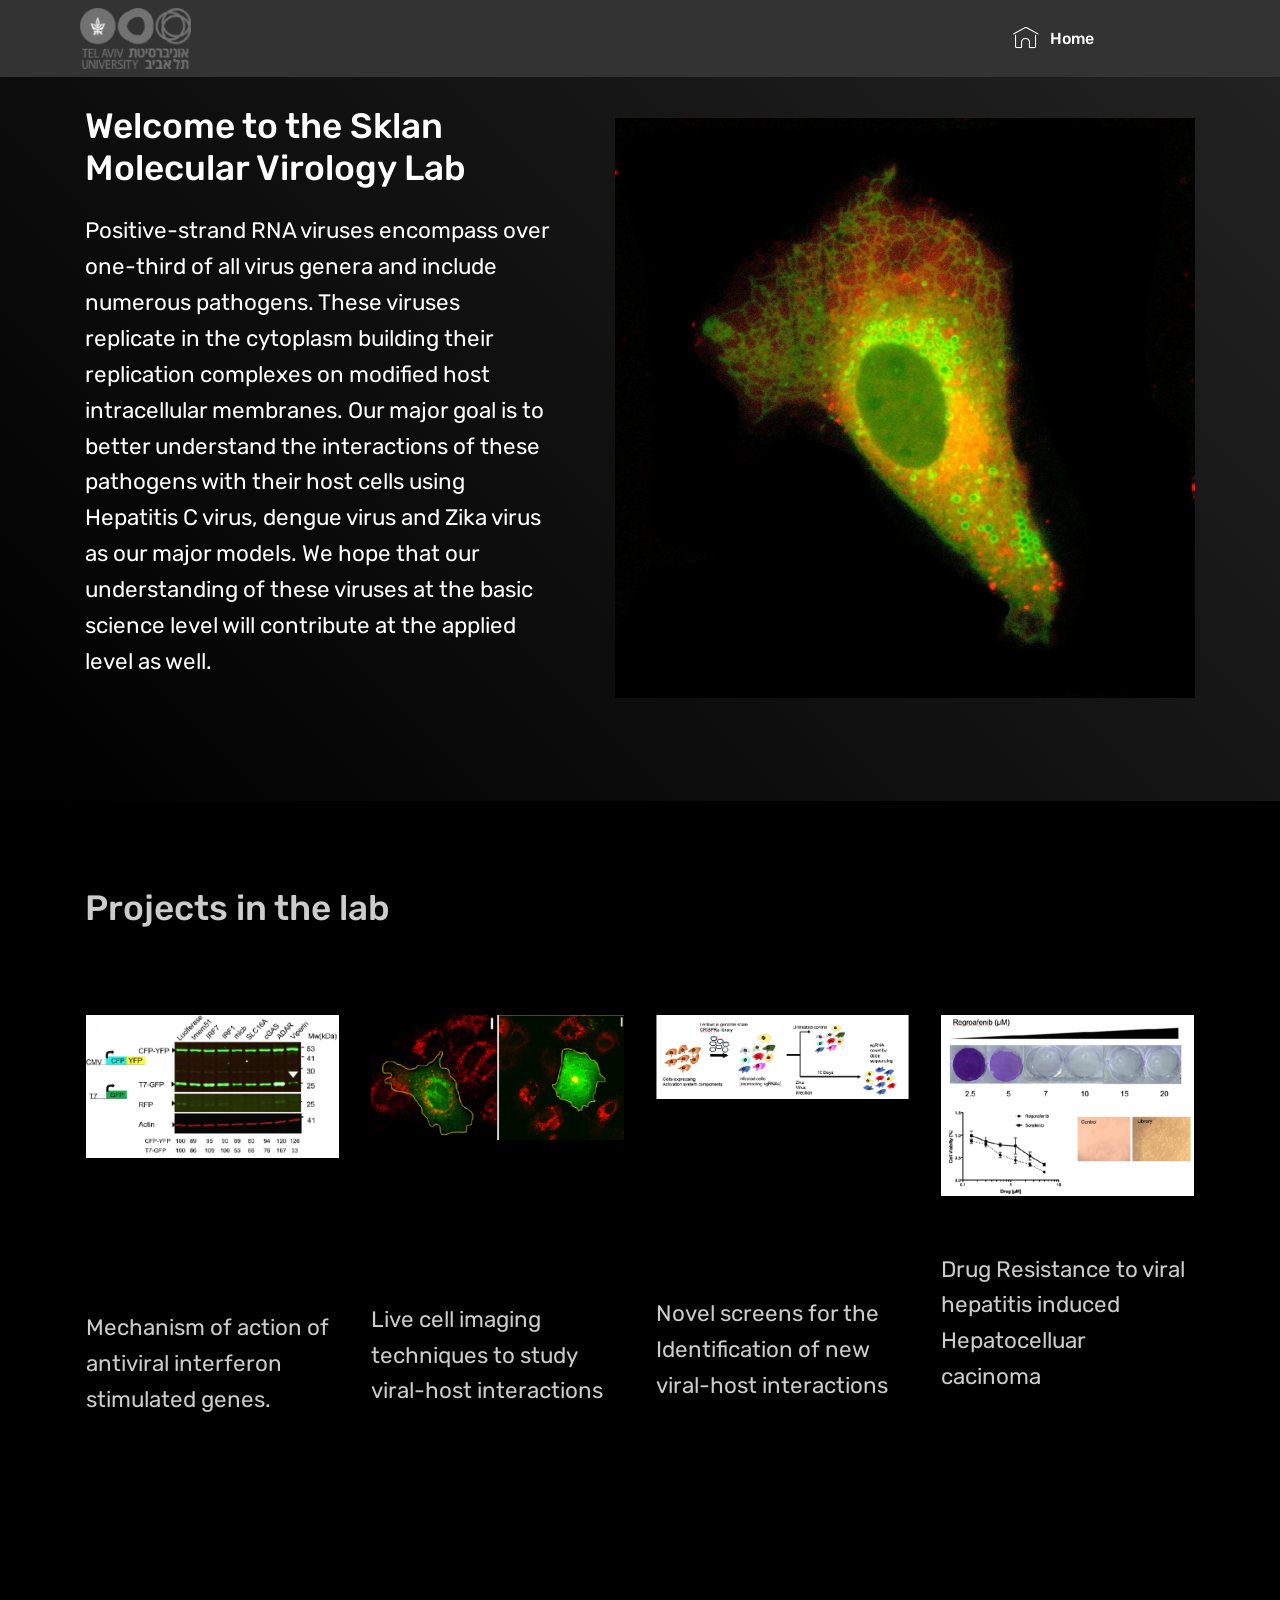
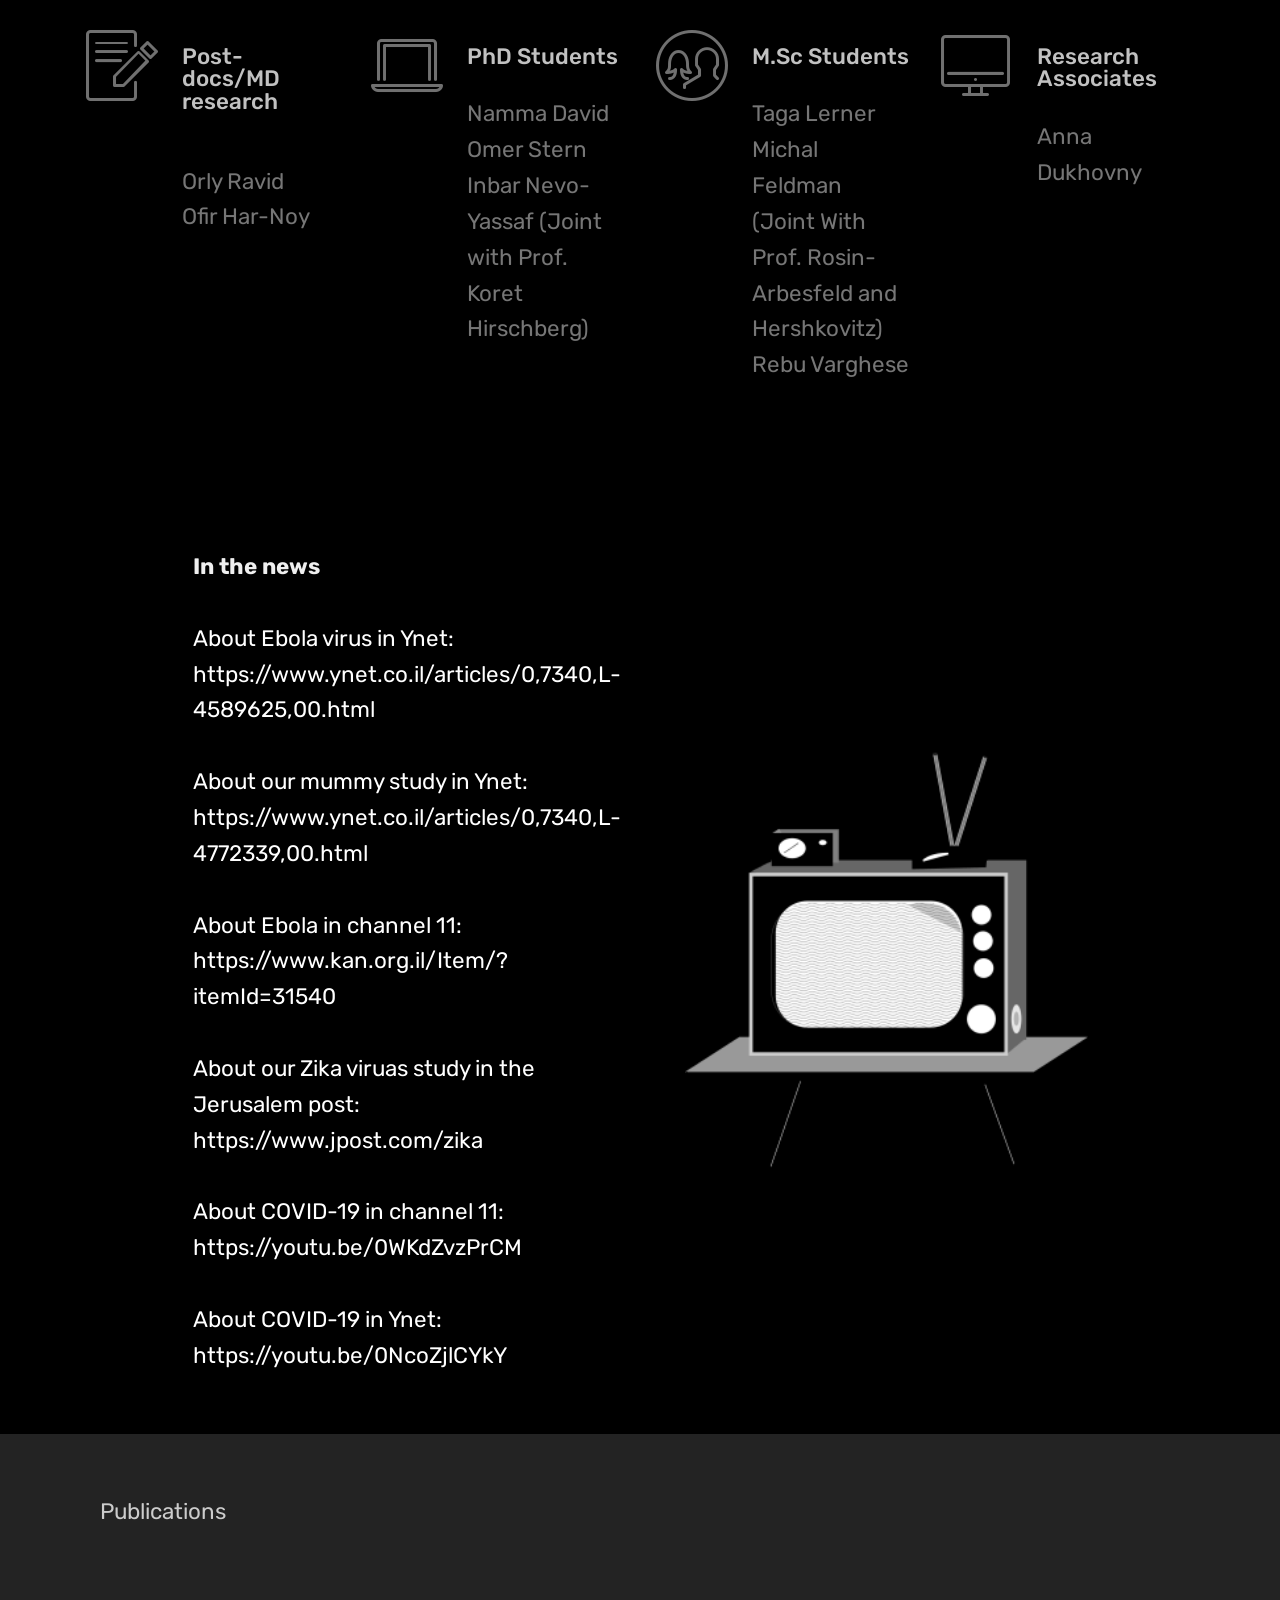
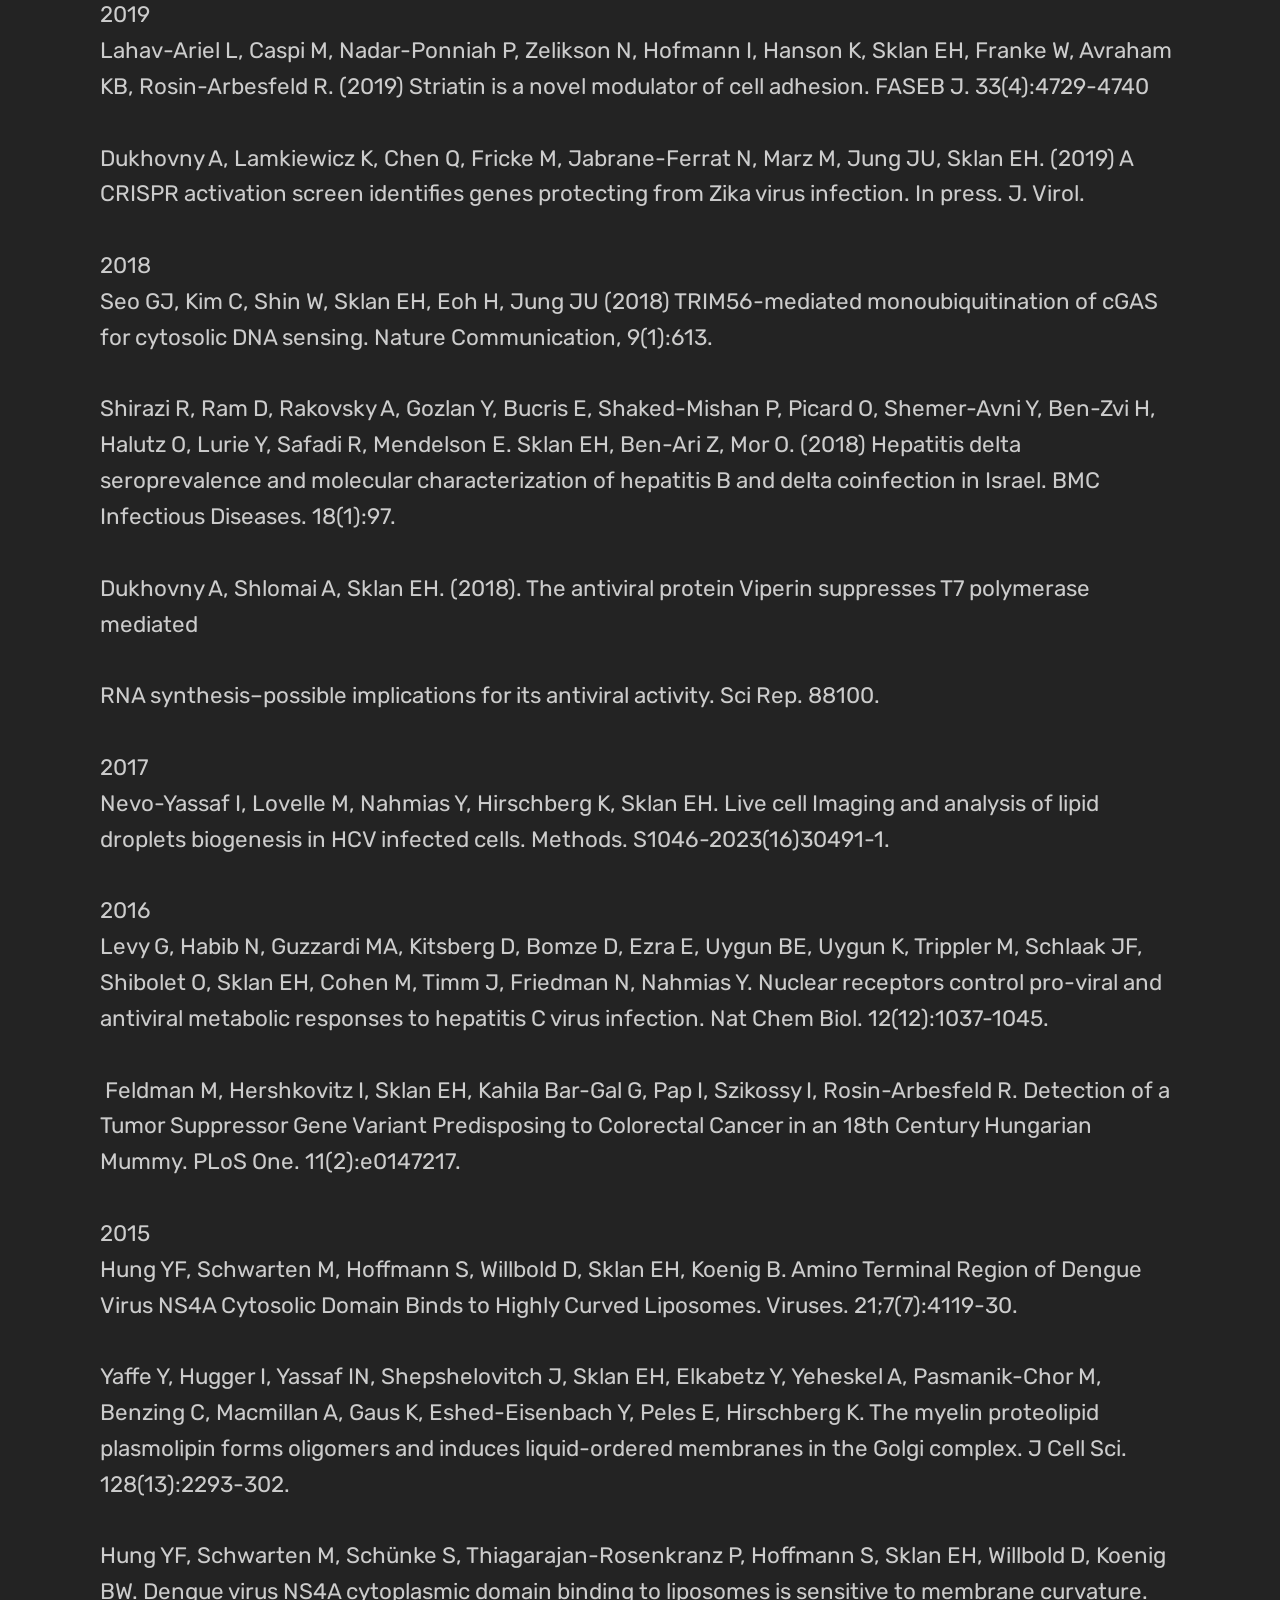
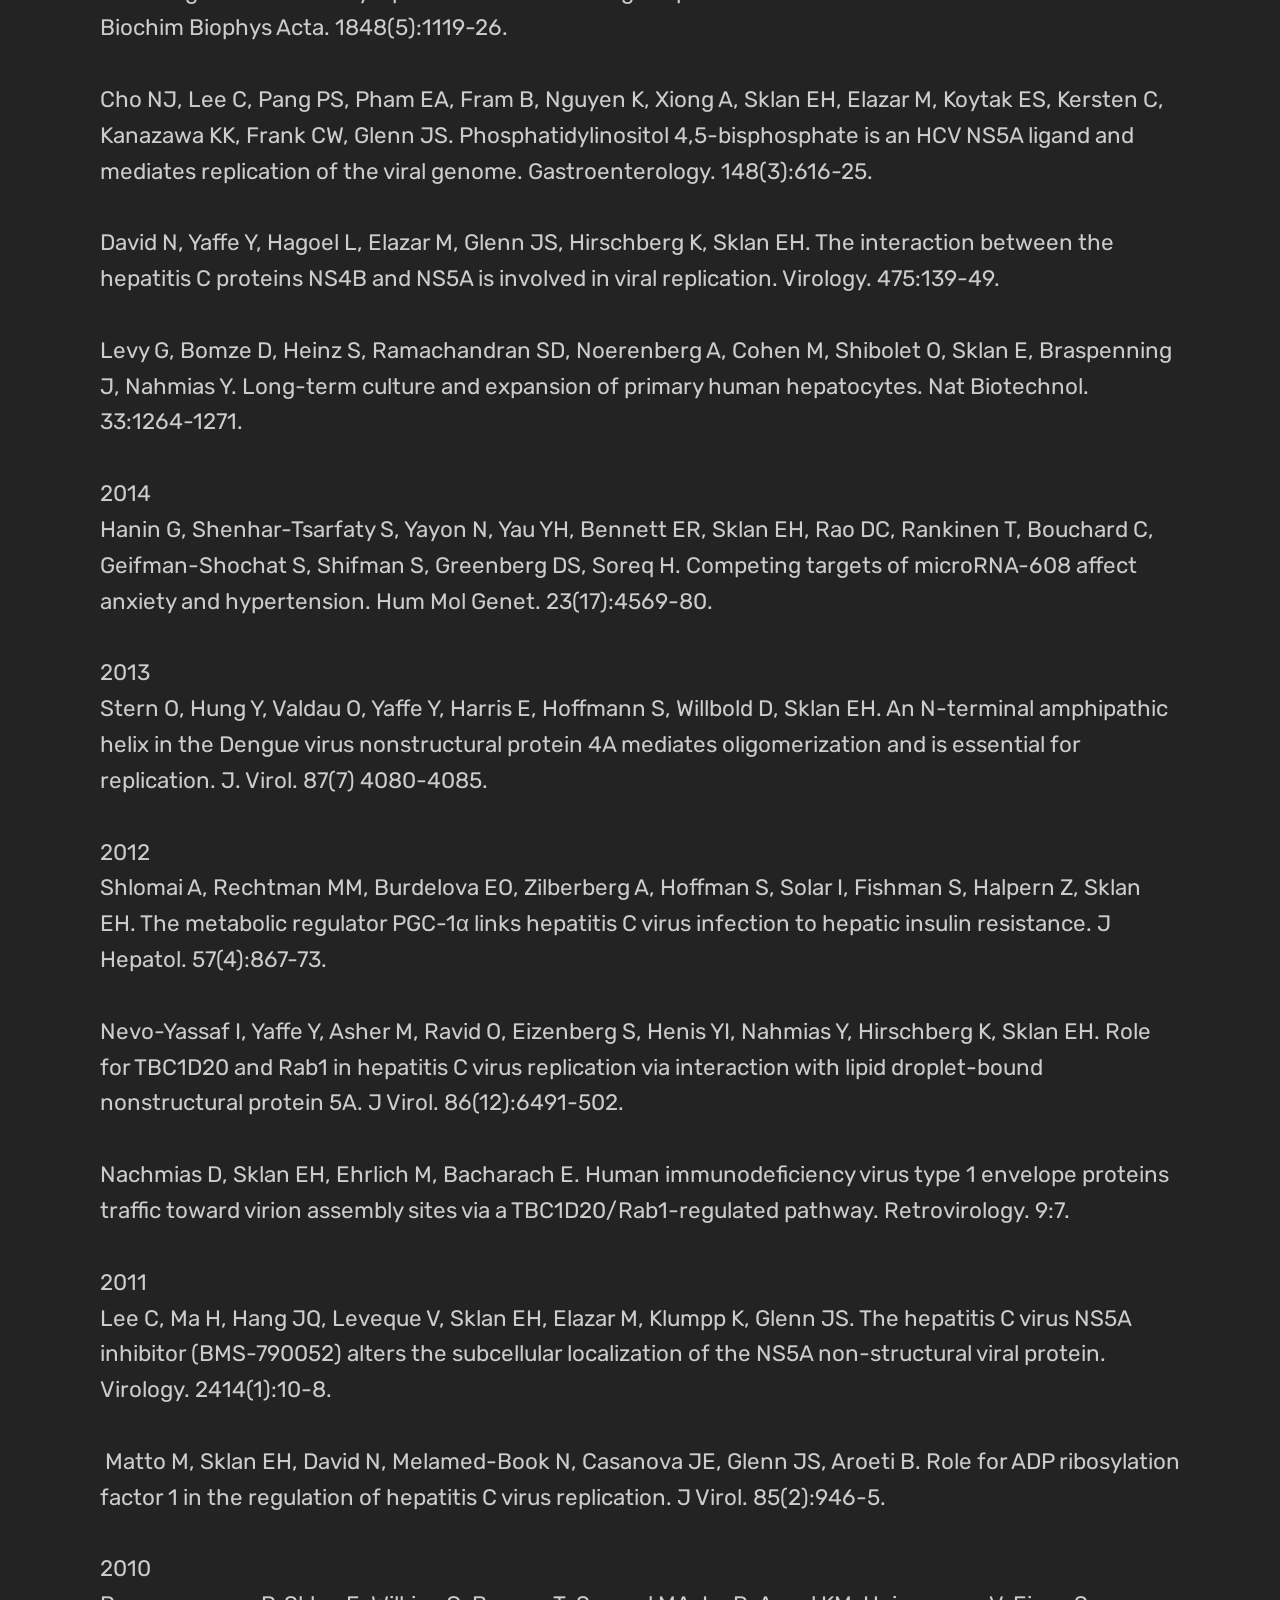
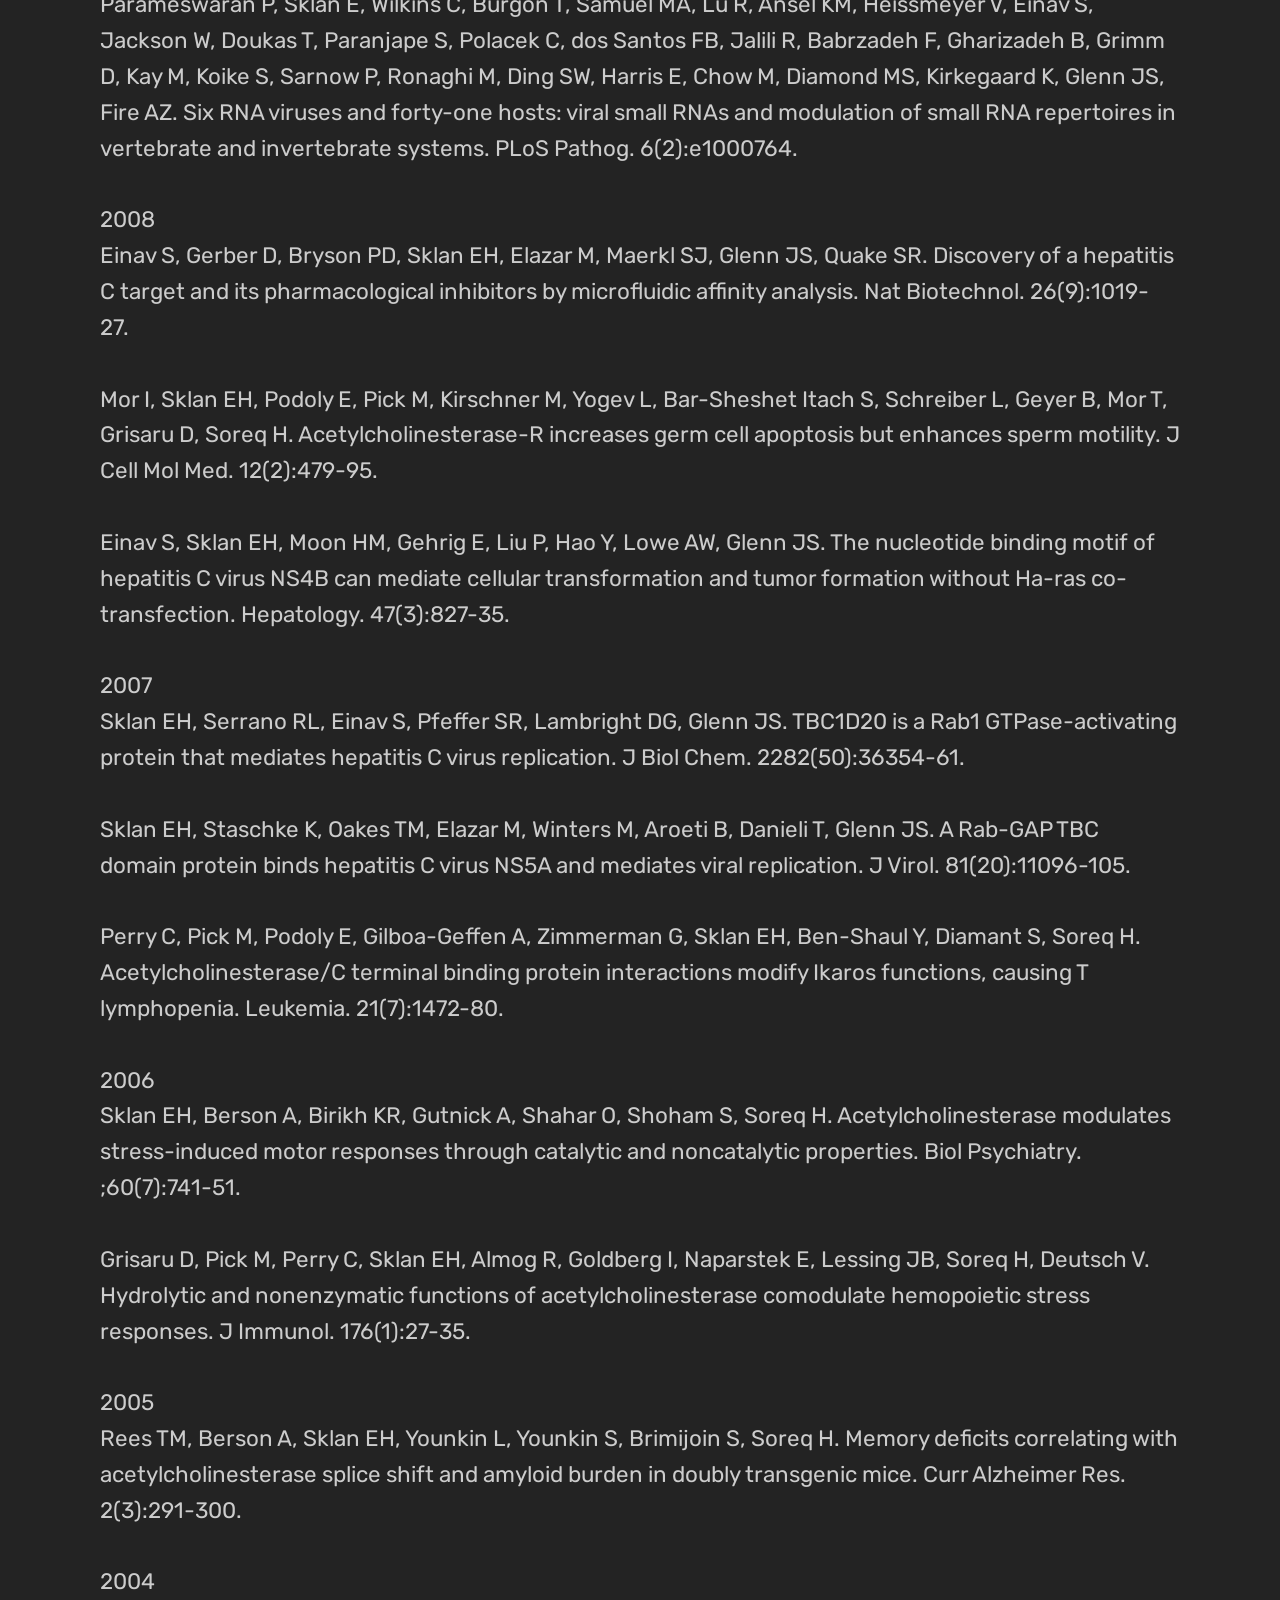
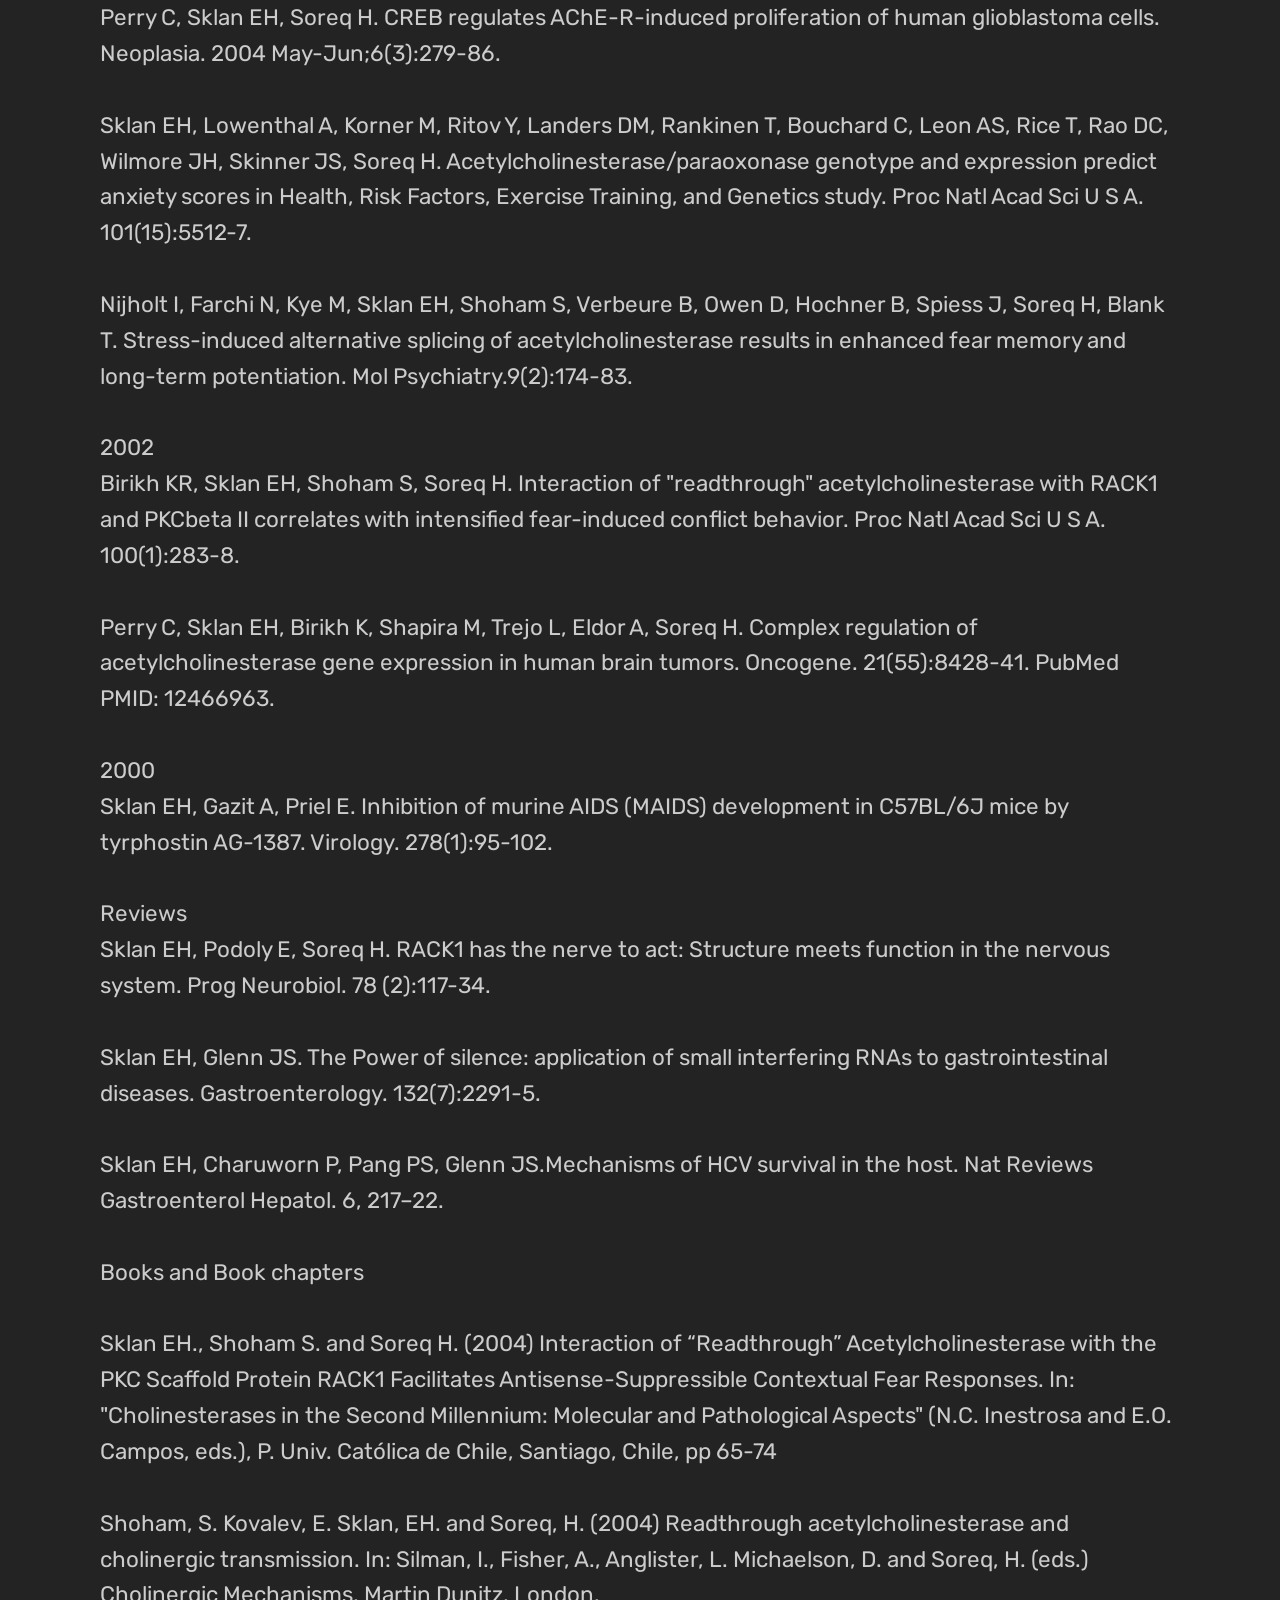
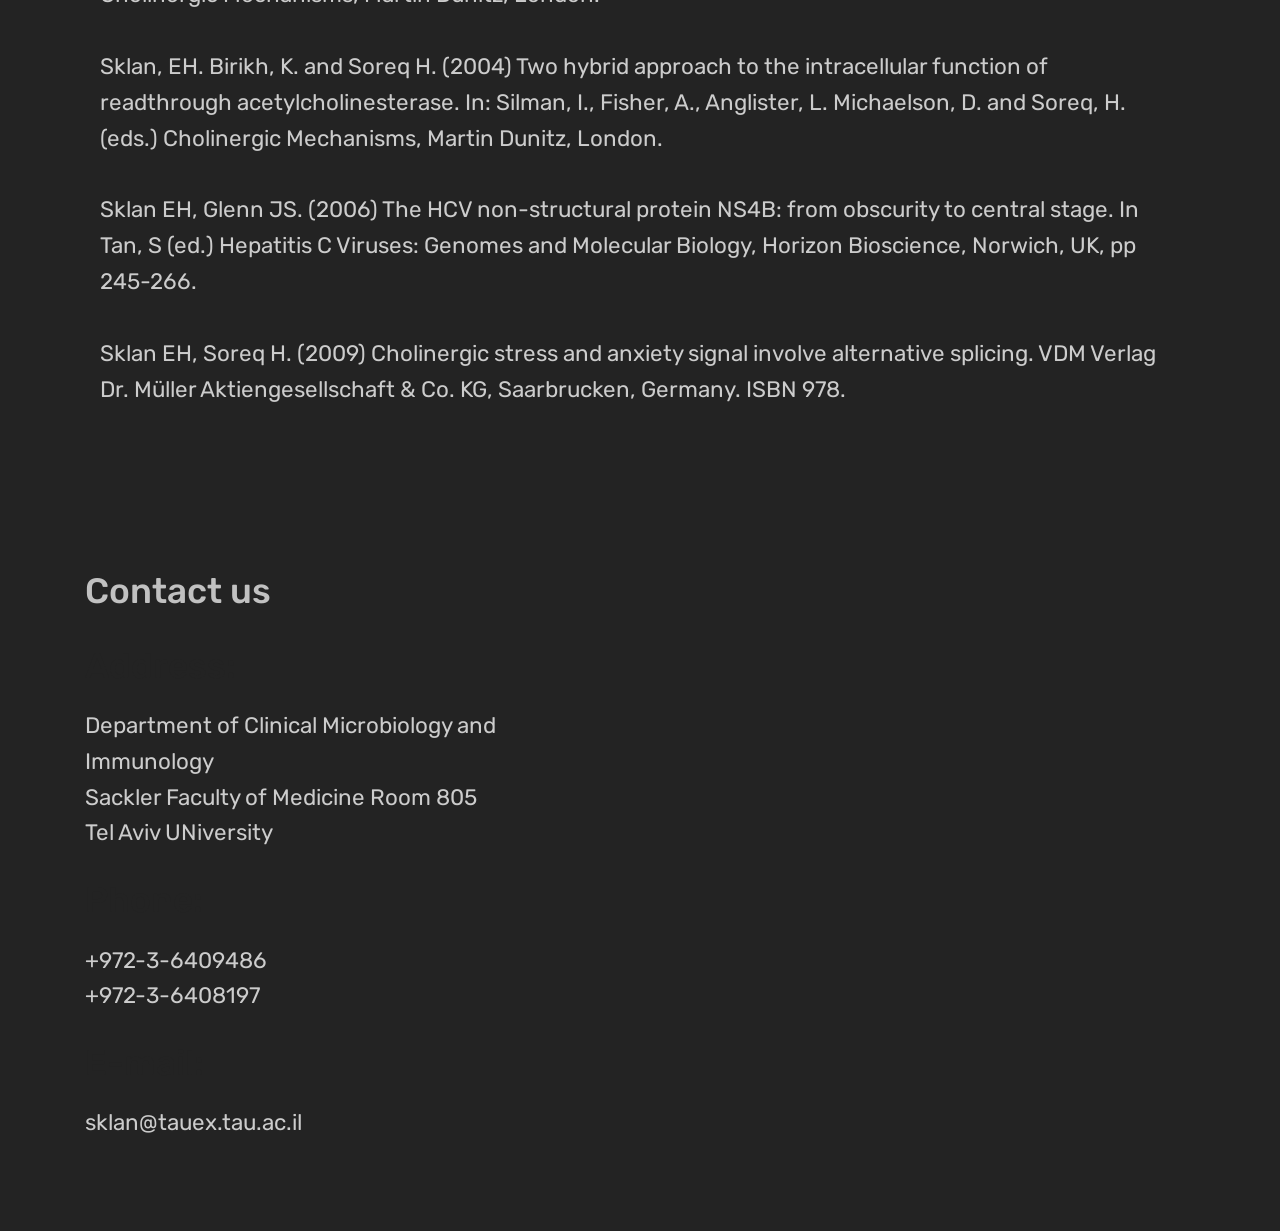
==== commit ee892dd8: "create github pages" ====
--- a/html.html
+++ b/html.html
@@ -67,7 +67,7 @@
     </nav>
 </section>
 
-<section class="engine"><a href="https://mobirise.info/c">site builder</a></section><section class="header3 cid-rS3ihpFoWO" id="header3-9">
+<section class="engine"><a href="https://mobirise.info/q">responsive site templates</a></section><section class="header3 cid-rS3ihpFoWO" id="header3-9">
 
     
 
@@ -83,7 +83,7 @@
                 <h1 class="mbr-section-title mbr-white pb-3 mbr-fonts-style display-5">Welcome to the Sklan Molecular Virology Lab</h1>
                 
                 <div class="mbr-section-text mbr-white pb-3 ">
-                    <p class="mbr-text mbr-fonts-style display-7">Positive-strand RNA viruses encompass over one-third of all virus genera and include numerous pathogens. These viruses replicate in the cytoplasm building their replication complexes on modified host intracellular membranes. Our major goal is to better understand the interactions of these pathogens with their host cells using Hepatitis C virus, dengue virus and Zika virus as our major models. Our current focus is interactions leading to viral replication complex formation. We hope that our understanding of these viruses at the basic science level will contribute at the applied level as well.&nbsp;&nbsp;<br></p>
+                    <p class="mbr-text mbr-fonts-style display-7">Positive-strand RNA viruses encompass over one-third of all virus genera and include numerous pathogens. These viruses replicate in the cytoplasm building their replication complexes on modified host intracellular membranes. Our major goal is to better understand the interactions of these pathogens with their host cells using Hepatitis C virus, dengue virus and Zika virus as our major models. We hope that our understanding of these viruses at the basic science level will contribute at the applied level as well.&nbsp;&nbsp;<br></p>
                 </div>
                 
             </div>
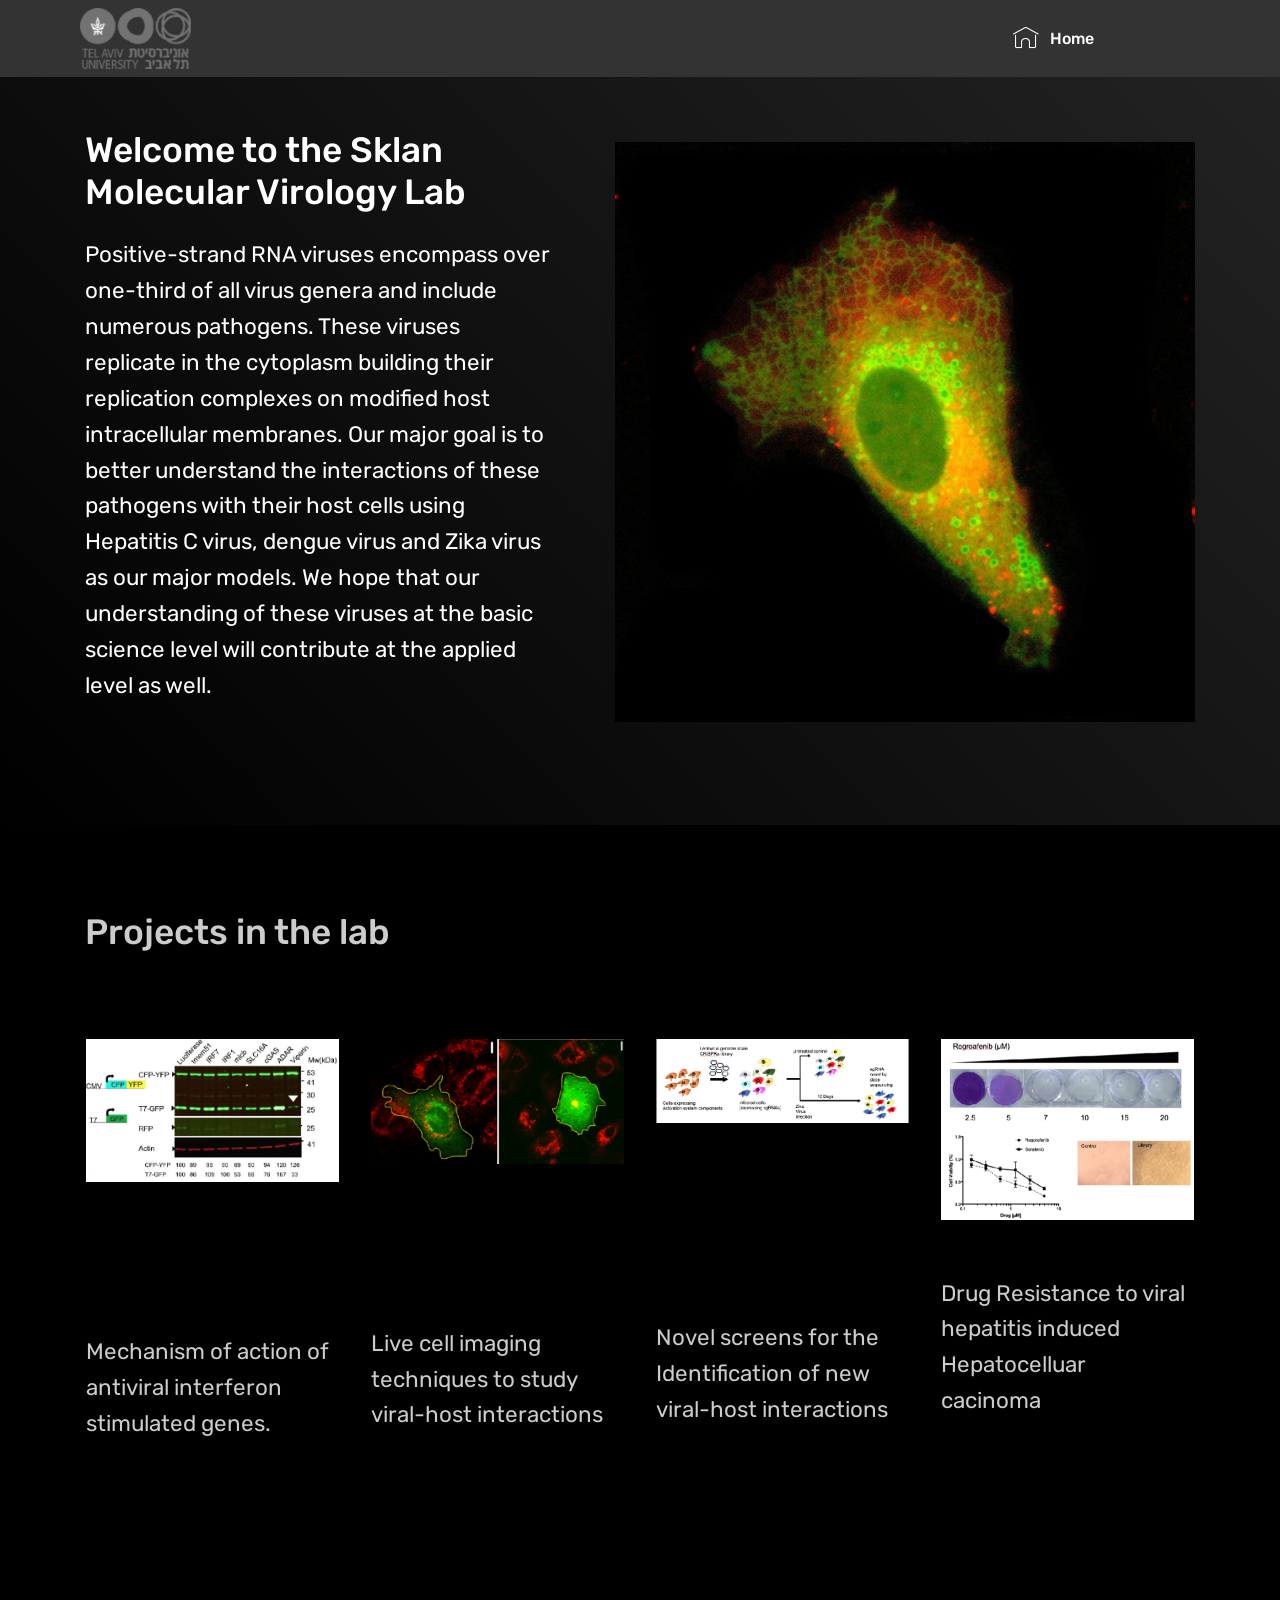
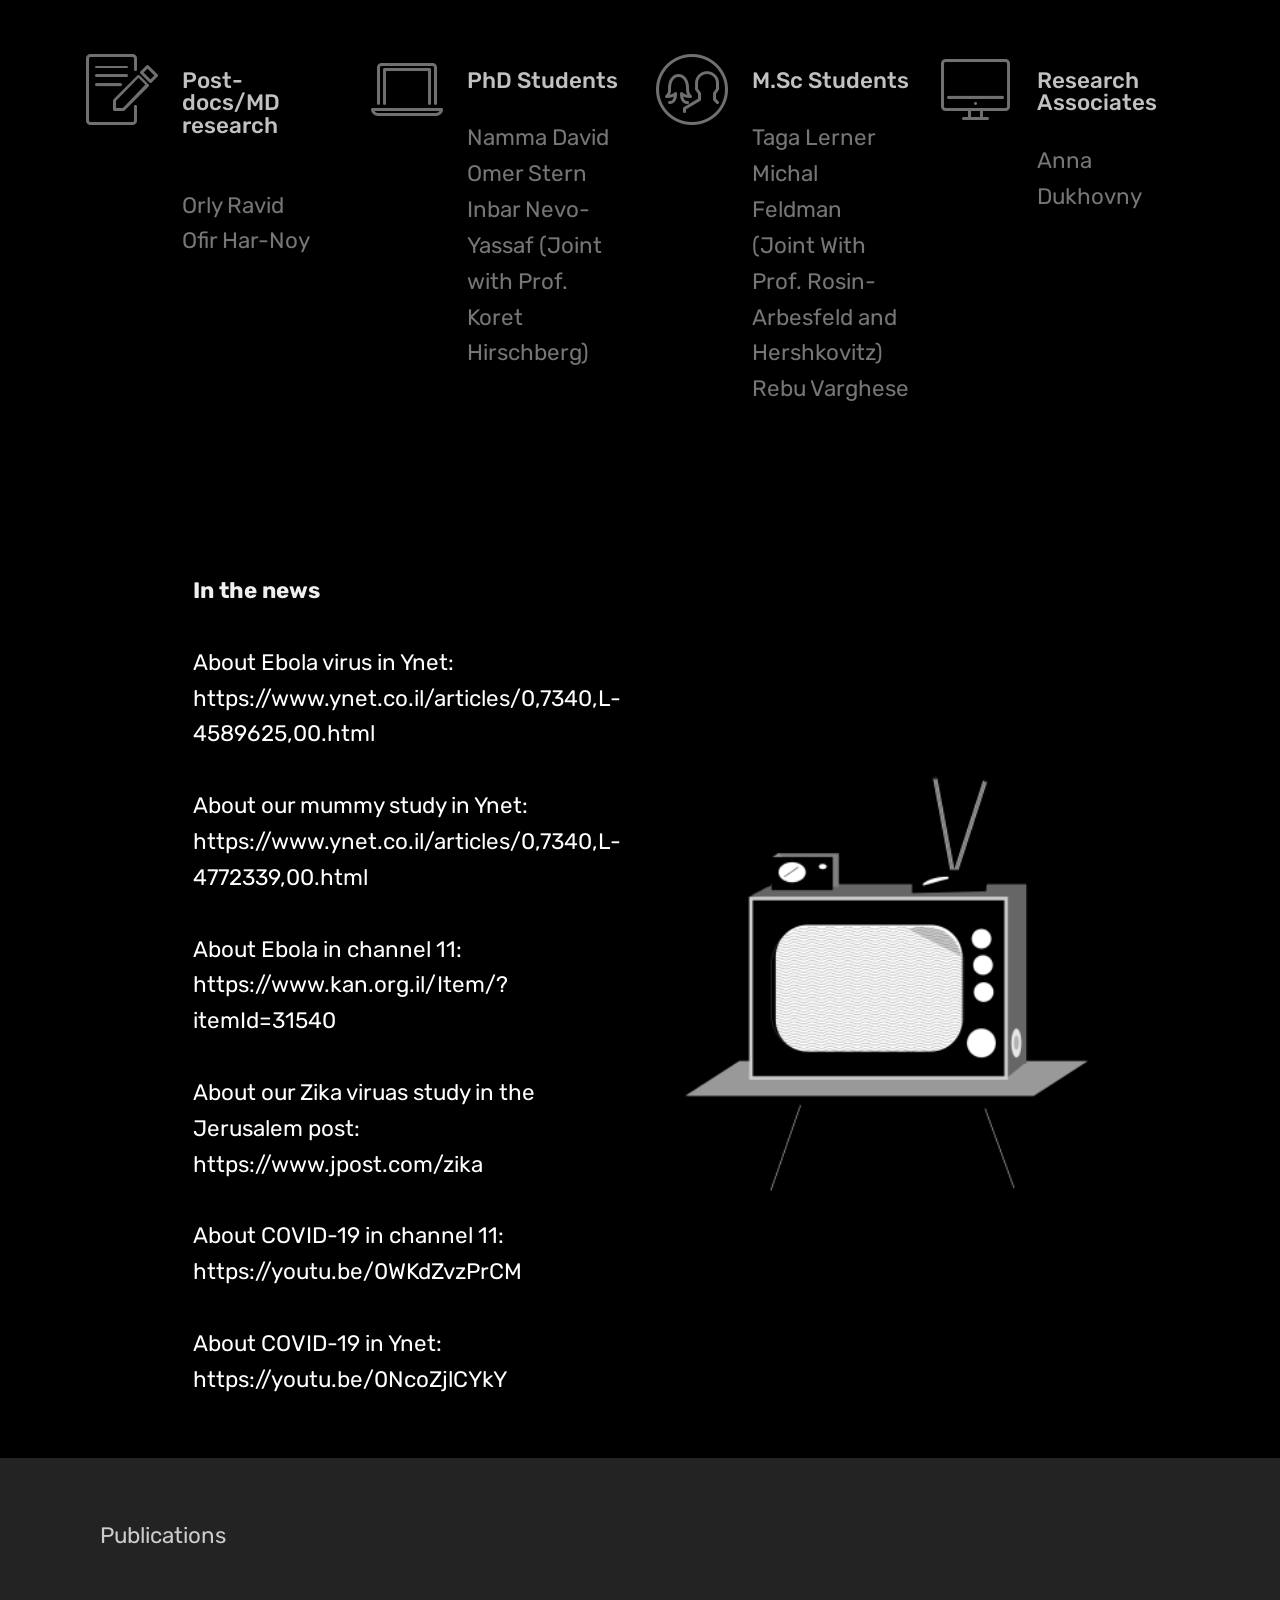
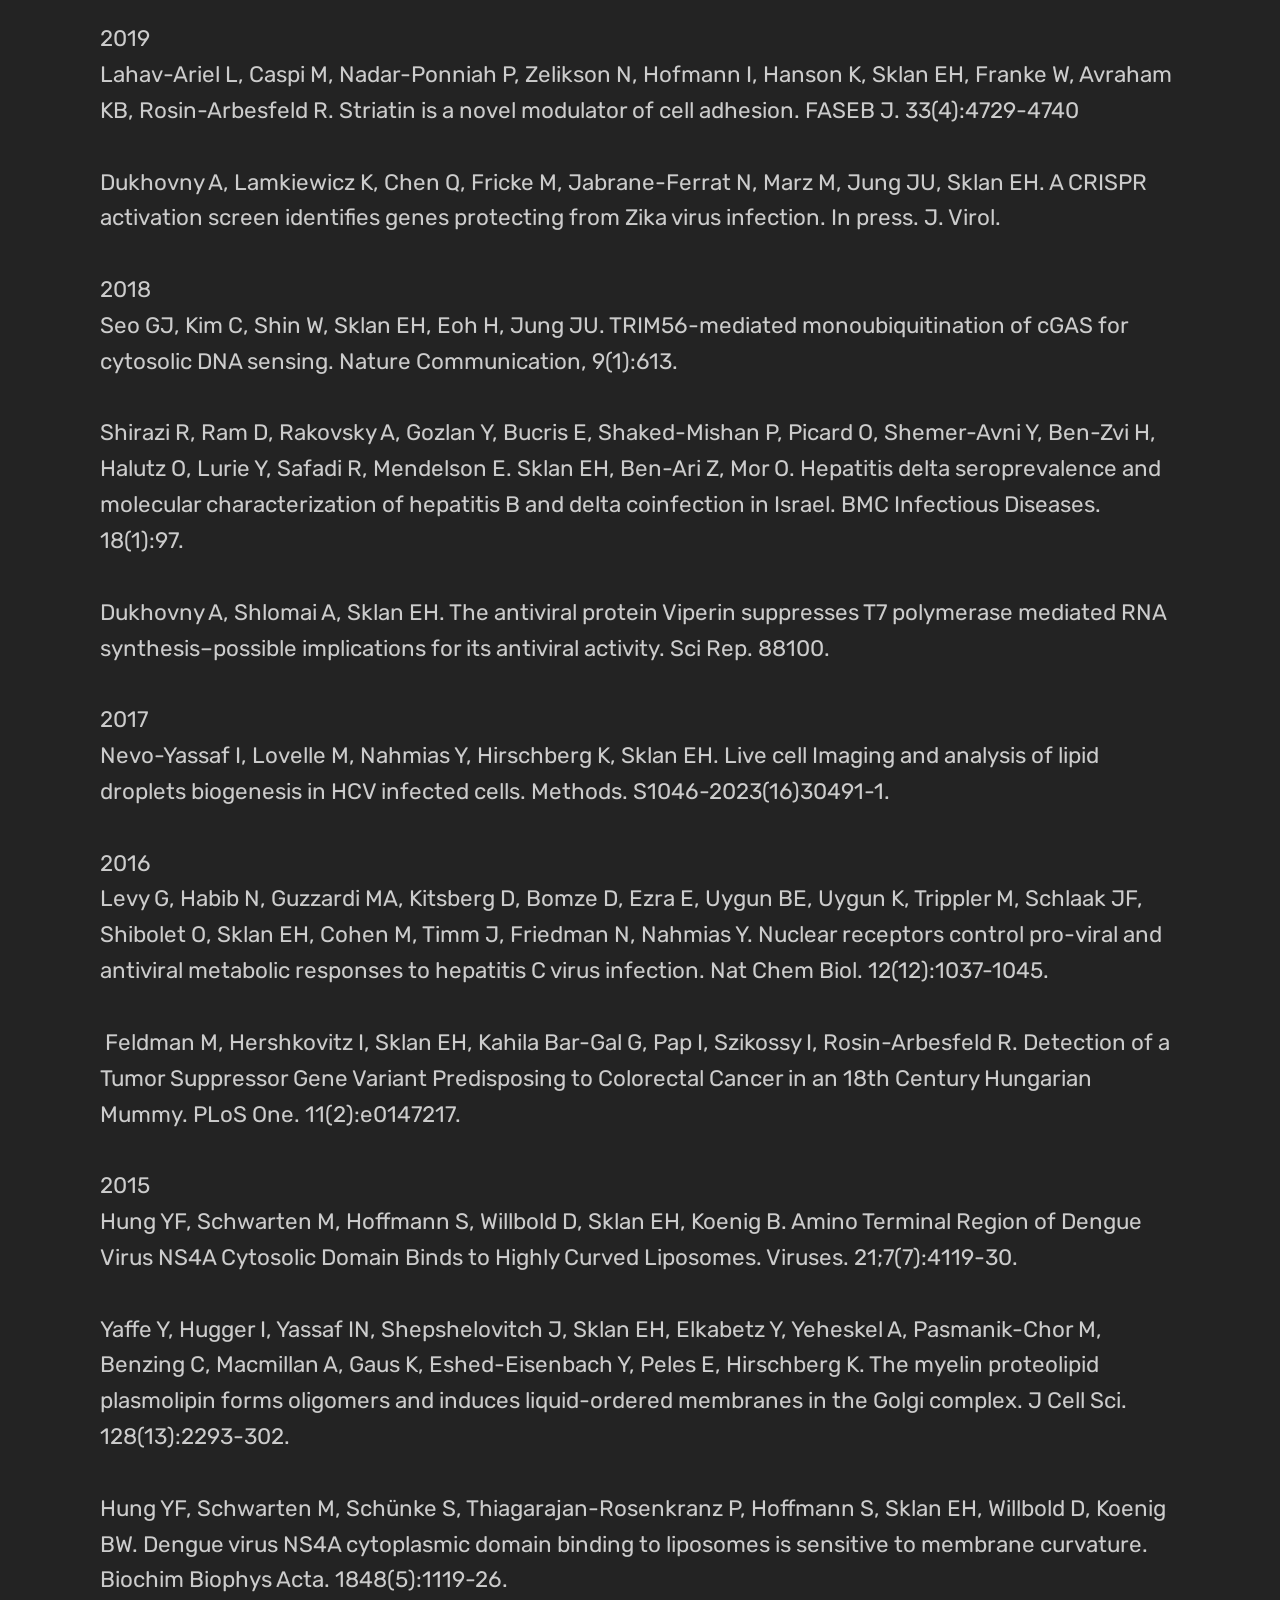
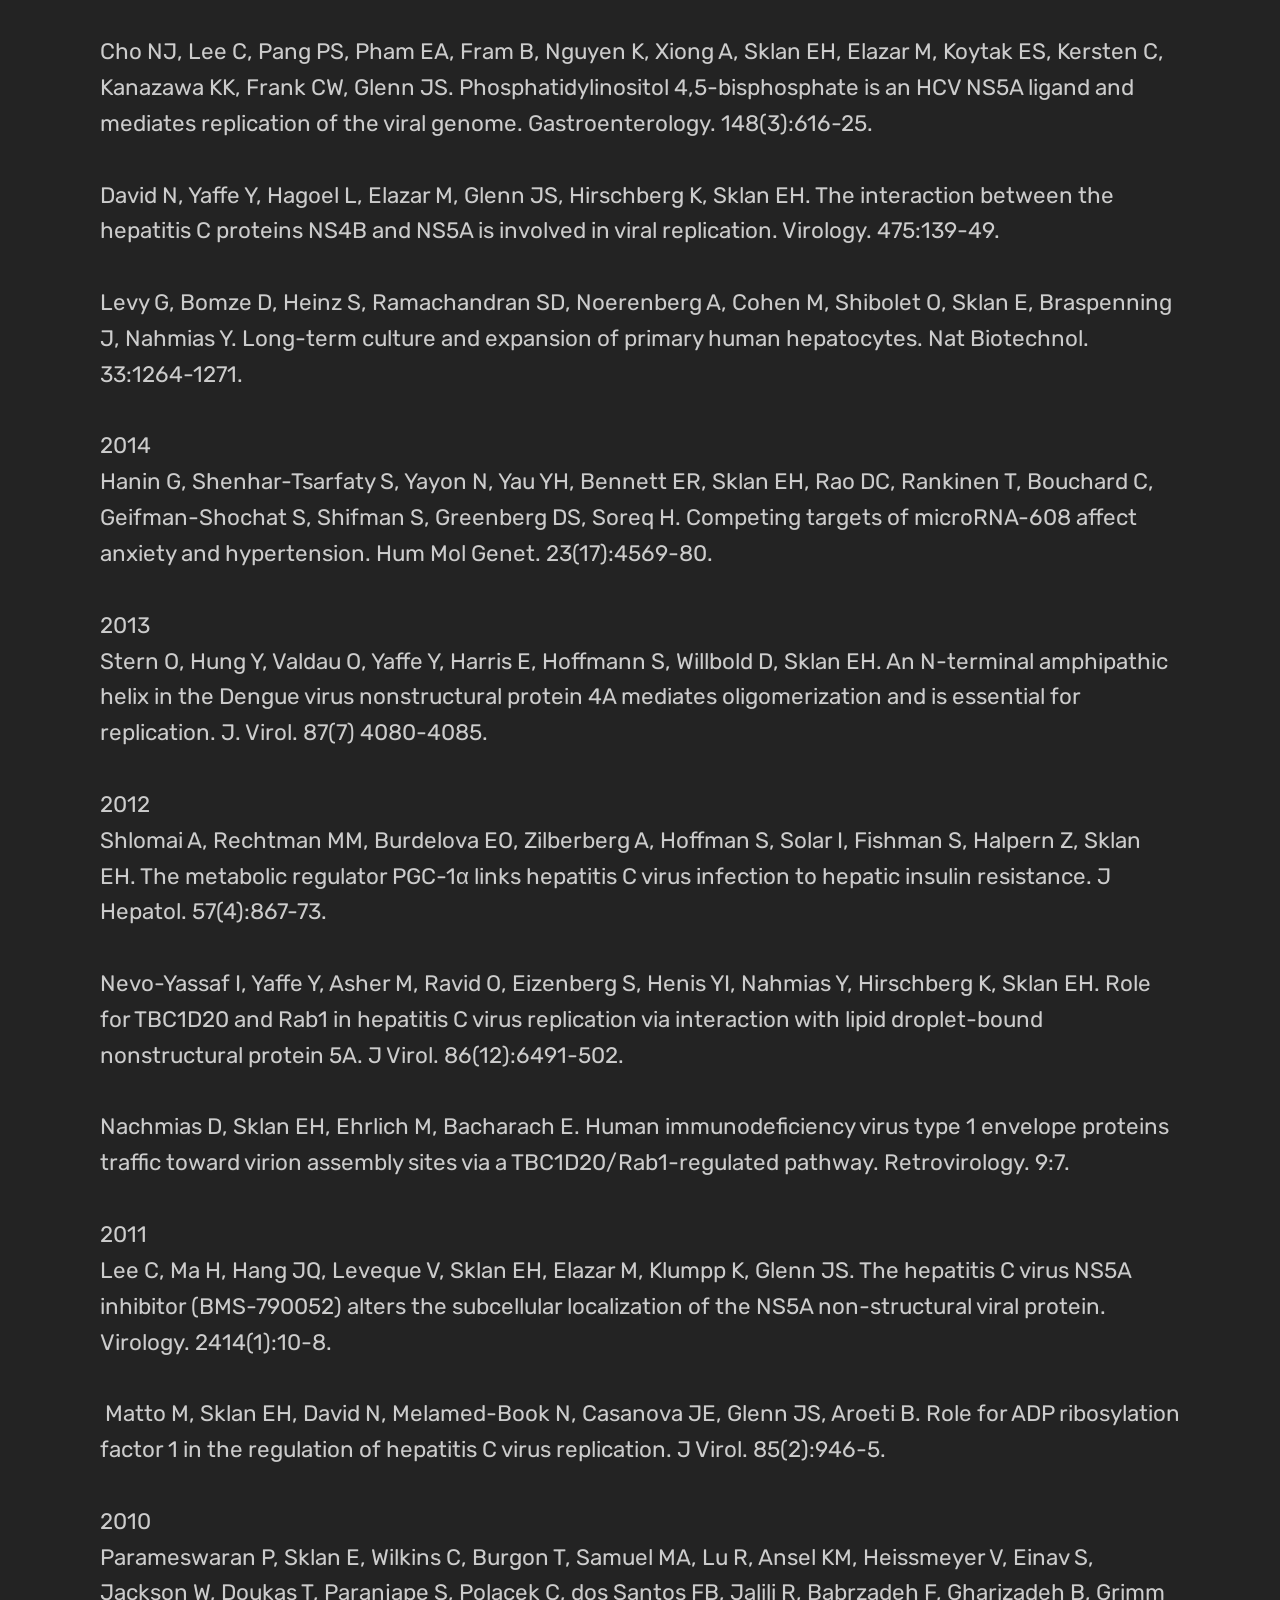
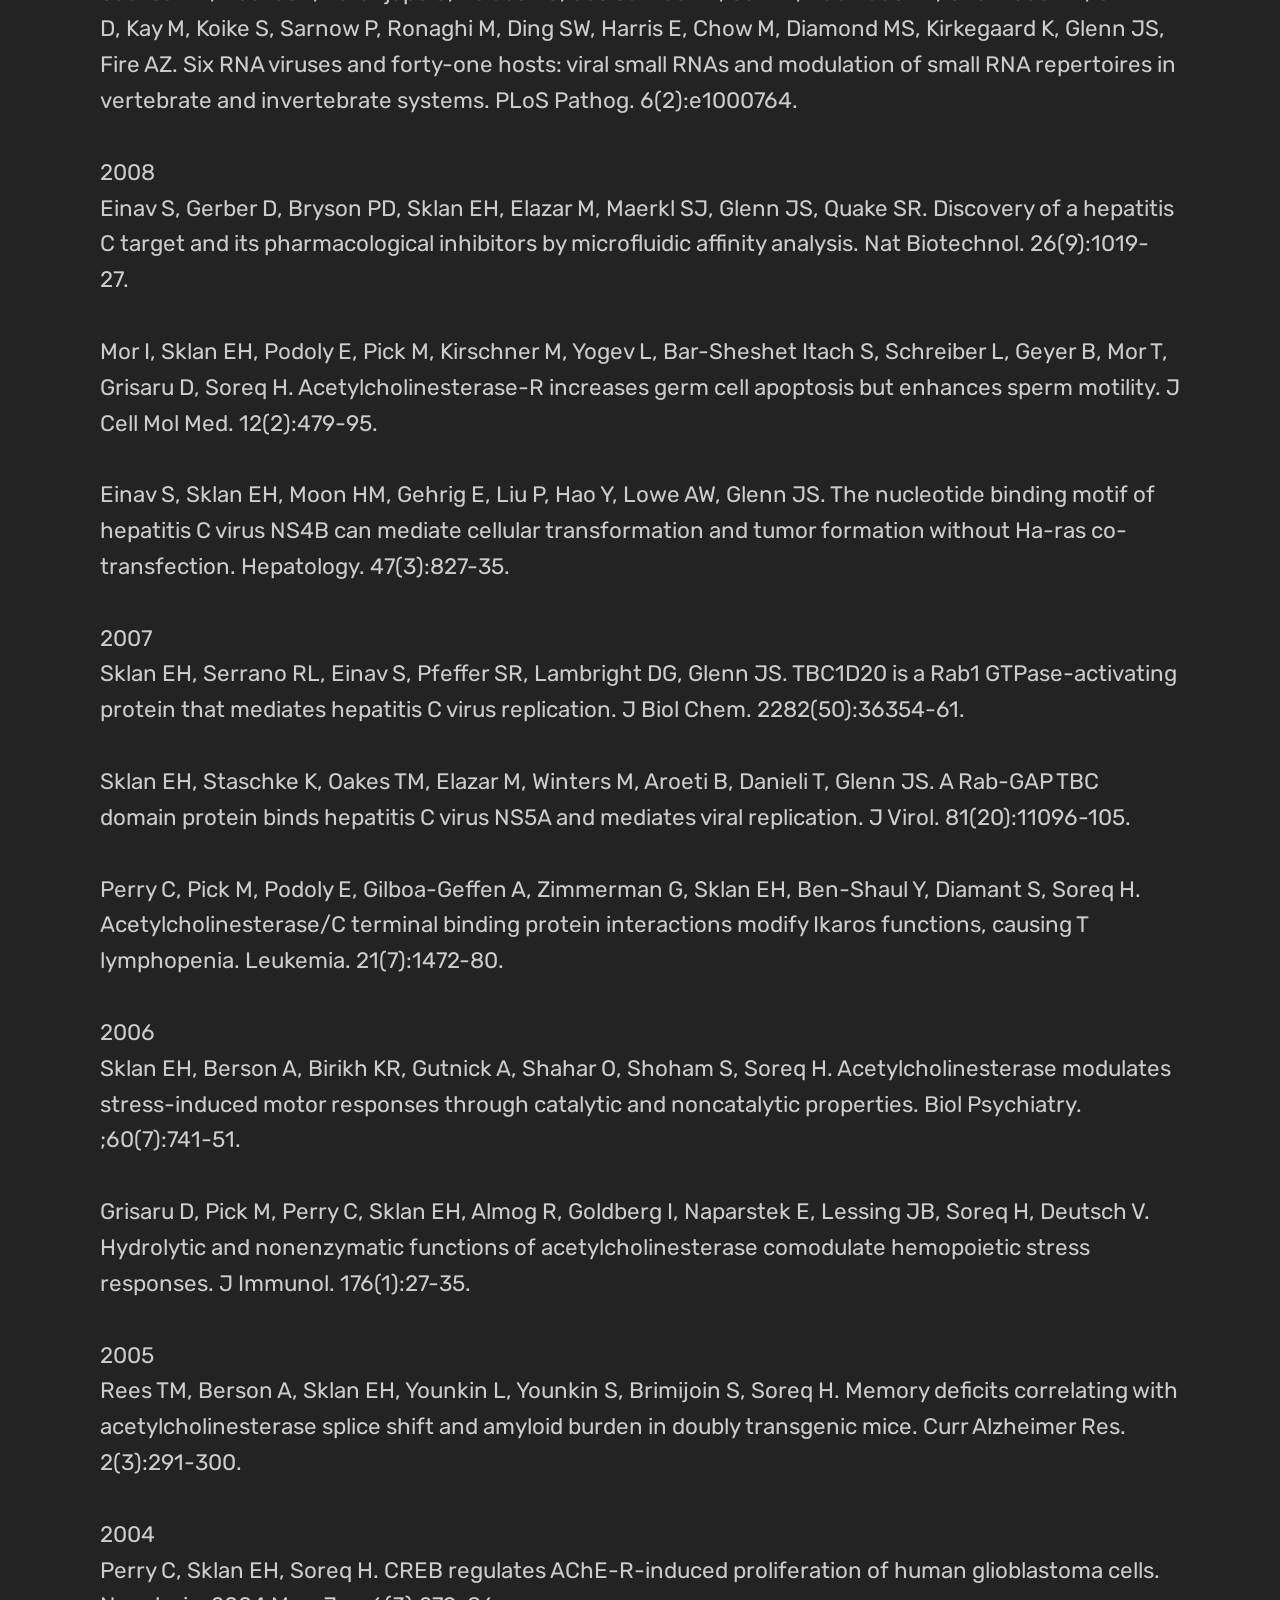
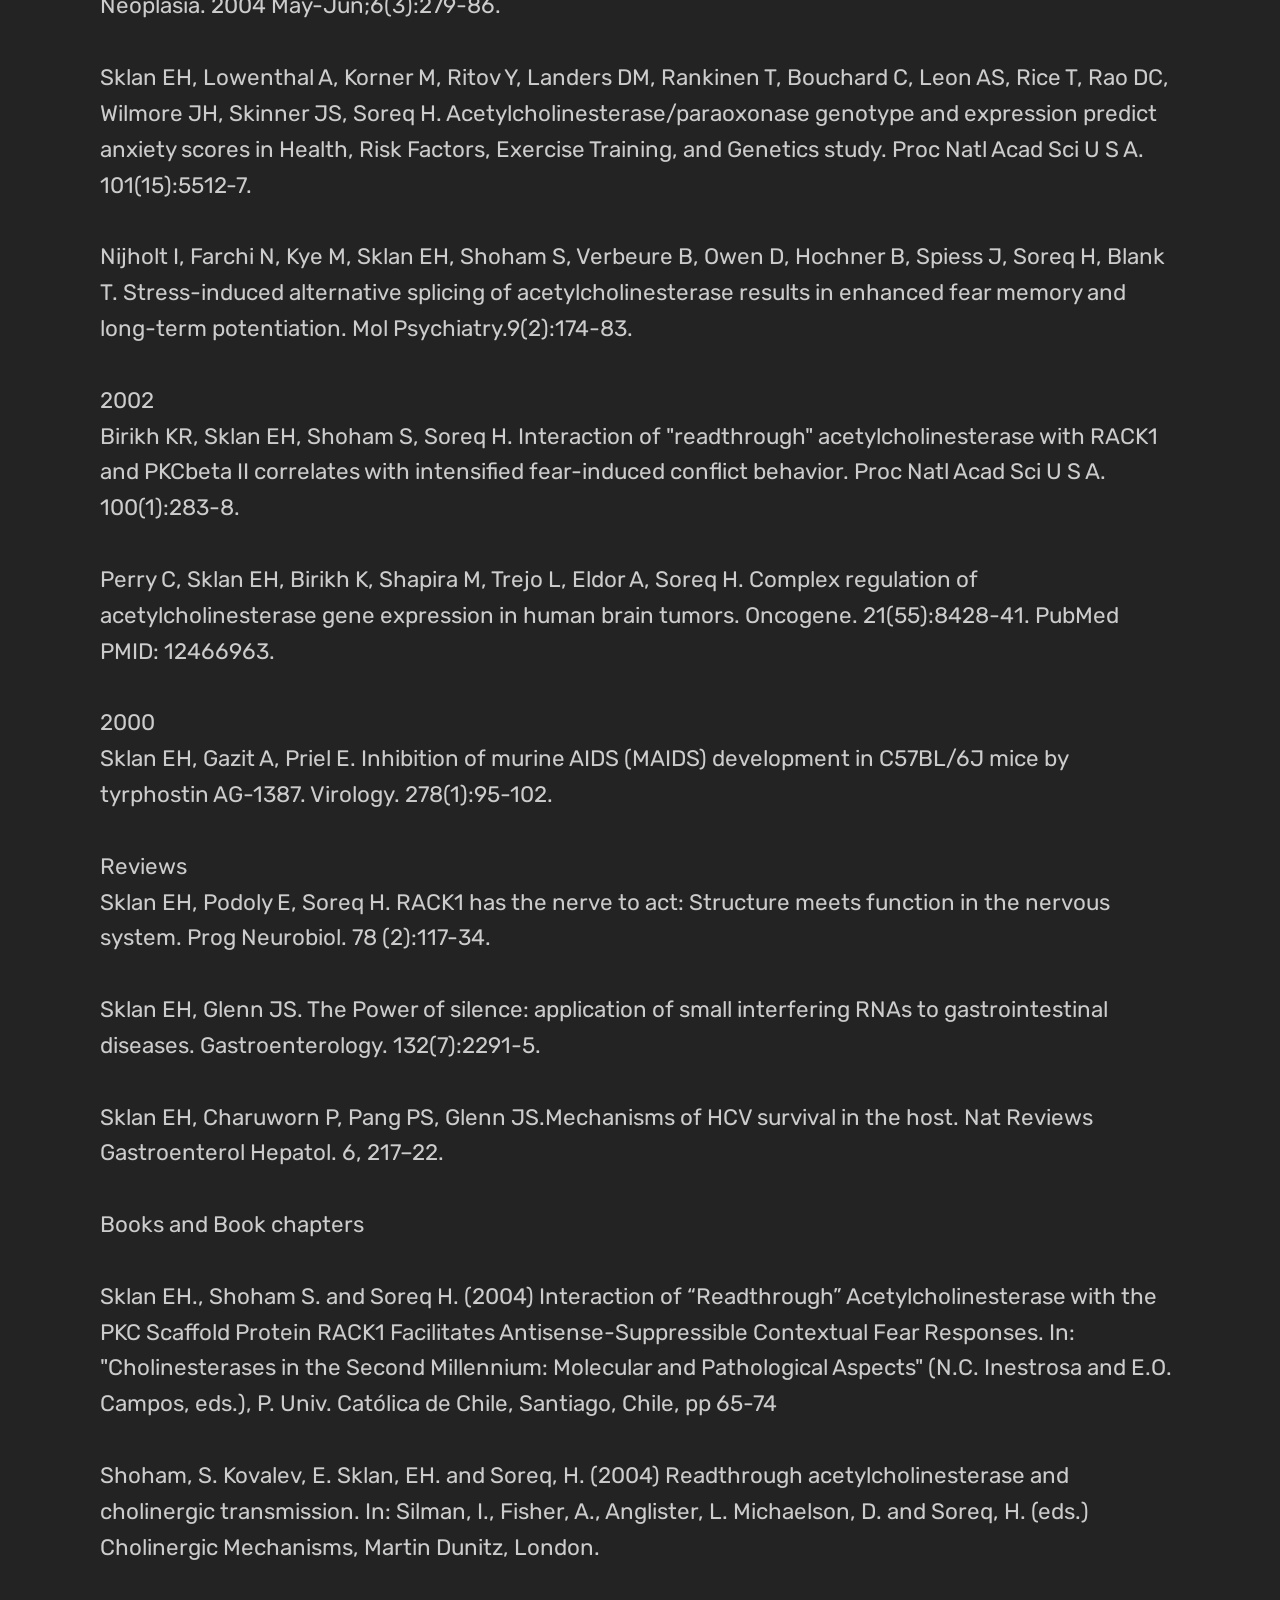
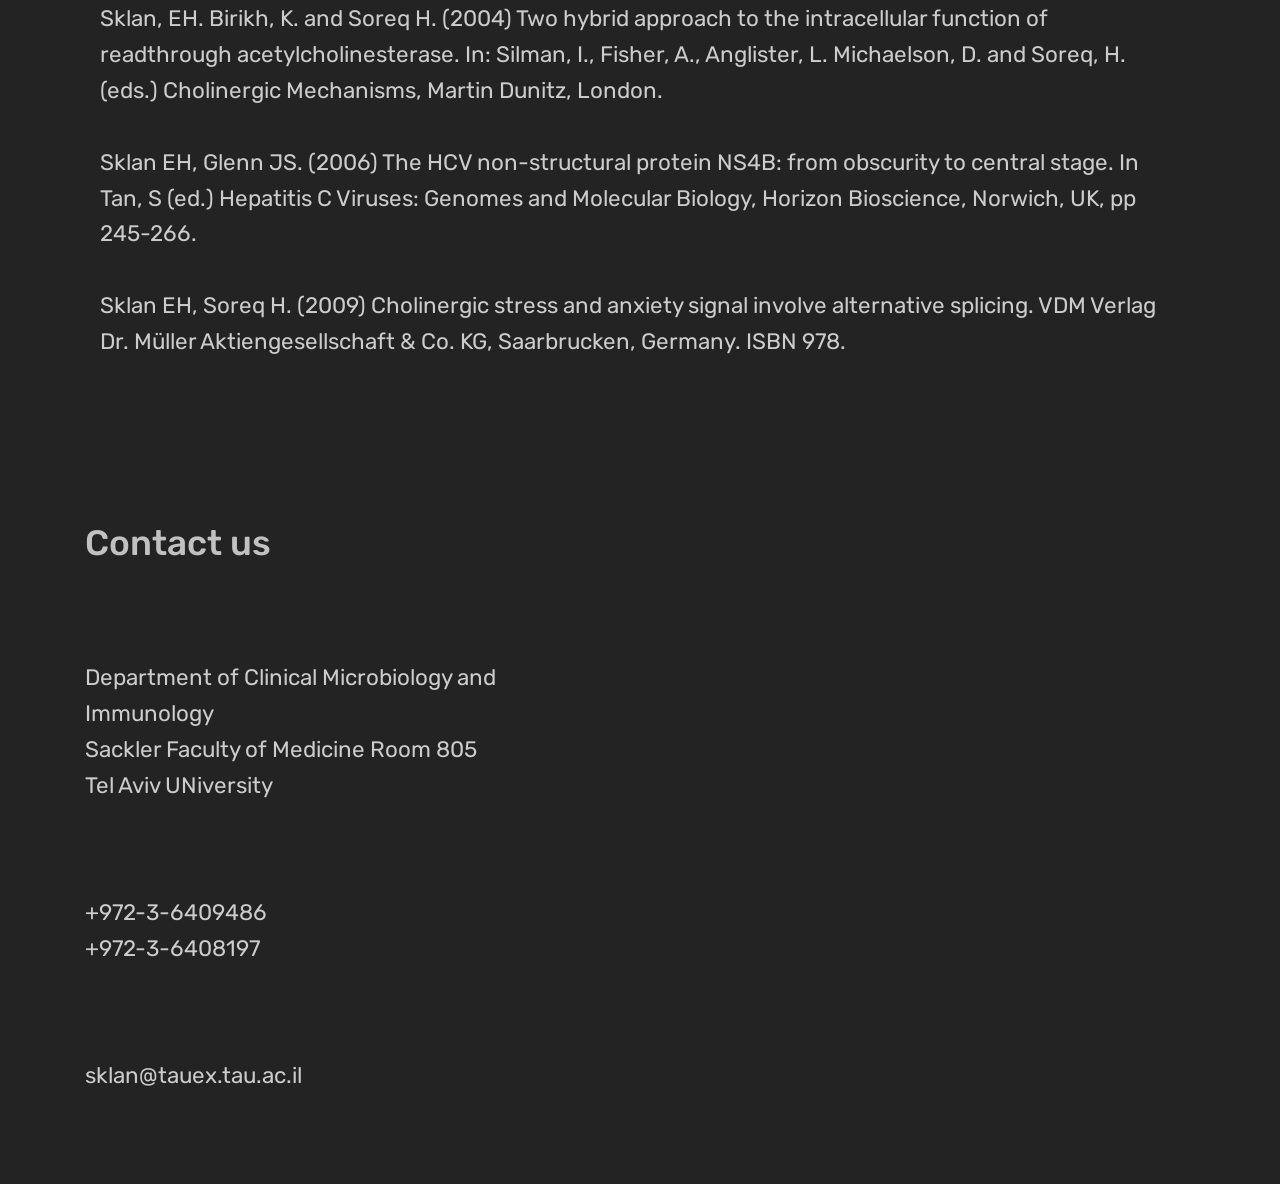
==== commit 51f6dc67: "create github pages" ====
--- a/html.html
+++ b/html.html
@@ -29,7 +29,13 @@
 <body>
 
 <!-- Analytics -->
-<meta name="google-site-verification" content="qgSgofBZJldJzvkP8LNLgsCK-75D5skEO65XENVU46s" />
+<!-- Global Site Tag (gtag.js) - Google Analytics -->
+
+
+... (several lines of customized programming code appear here)
+
+
+</script>
 <!-- /Analytics -->
 
 
@@ -67,7 +73,7 @@
     </nav>
 </section>
 
-<section class="engine"><a href="https://mobirise.info/q">responsive site templates</a></section><section class="header3 cid-rS3ihpFoWO" id="header3-9">
+<section class="engine"><a href="https://mobirise.info/o">free portfolio web templates</a></section><section class="header3 cid-rS3ihpFoWO" id="header3-9">
 
     
 
@@ -259,7 +265,7 @@
 
     <div class="container">
         <div class="media-container-row">
-            <div class="mbr-text col-12 mbr-fonts-style display-7 col-md-12"><p>Publications</p><p><br></p><div>2019</div><div><span style="font-size: 1.4rem;">Lahav-Ariel L, Caspi M, Nadar-Ponniah P, Zelikson N, Hofmann I, Hanson K, Sklan EH, Franke W, Avraham KB, Rosin-Arbesfeld R. (2019) Striatin is a novel modulator of cell adhesion. FASEB J. 33(4):4729-4740</span><br></div><div><br></div><div><span style="font-size: 1.4rem;">Dukhovny A, Lamkiewicz K, Chen Q, Fricke M, Jabrane-Ferrat N, Marz M, Jung JU, Sklan EH. (2019) A CRISPR activation screen identifies genes protecting from Zika virus infection. In press. J. Virol.</span><br></div><div><br></div><div><span style="font-size: 1.4rem;">2018</span><br></div><div><span style="font-size: 1.4rem;">Seo GJ, Kim C, Shin W, Sklan EH, Eoh H, Jung JU (2018) TRIM56-mediated monoubiquitination of cGAS for cytosolic DNA sensing. Nature Communication, 9(1):613.&nbsp;</span><br></div><div><br></div><div>Shirazi R, Ram D, Rakovsky A, Gozlan Y, Bucris E, Shaked-Mishan P, Picard O, Shemer-Avni Y, Ben-Zvi H, Halutz O, Lurie Y, Safadi R, Mendelson E. Sklan EH, Ben-Ari Z, Mor O. (2018) Hepatitis delta seroprevalence and molecular characterization of hepatitis B and delta coinfection in Israel. BMC Infectious Diseases. 18(1):97.&nbsp;</div><div><br></div><div>Dukhovny A, Shlomai A, Sklan EH. (2018). The antiviral protein Viperin suppresses T7 polymerase mediated</div><div><br></div><div>RNA synthesis–possible implications for its antiviral activity. Sci Rep. 88100.</div><div><br></div><div>2017</div><div><span style="font-size: 1.4rem;">Nevo-Yassaf I, Lovelle M, Nahmias Y, Hirschberg K, Sklan EH. Live cell Imaging and analysis of lipid droplets biogenesis in HCV infected cells. Methods. S1046-2023(16)30491-1.&nbsp;</span><br></div><div><br></div><div><span style="font-size: 1.4rem;">2016</span><br></div><div><span style="font-size: 1.4rem;">Levy G, Habib N, Guzzardi MA, Kitsberg D, Bomze D, Ezra E, Uygun BE, Uygun K, Trippler M, Schlaak JF, Shibolet O, Sklan EH, Cohen M, Timm J, Friedman N, Nahmias Y. Nuclear receptors control pro-viral and antiviral metabolic responses to hepatitis C virus infection. Nat Chem Biol. 12(12):1037-1045.&nbsp;</span><br></div><div><br></div><div>&nbsp;<span style="font-size: 1.4rem;">Feldman M, Hershkovitz I, Sklan EH, Kahila Bar-Gal G, Pap I, Szikossy I, Rosin-Arbesfeld R. Detection of a Tumor Suppressor Gene Variant Predisposing to Colorectal Cancer in an 18th Century Hungarian Mummy. PLoS One. 11(2):e0147217.&nbsp;</span></div><div><span style="font-size: 1.4rem;"><br></span></div><div><span style="font-size: 1.4rem;">2015</span><br></div><div><span style="font-size: 1.4rem;">Hung YF, Schwarten M, Hoffmann S, Willbold D, Sklan EH, Koenig B. Amino Terminal Region of Dengue Virus NS4A Cytosolic Domain Binds to Highly Curved Liposomes. Viruses. 21;7(7):4119-30.</span><br></div><div></div><div><br></div><div>Yaffe Y, Hugger I, Yassaf IN, Shepshelovitch J, Sklan EH, Elkabetz Y, Yeheskel A, Pasmanik-Chor M, Benzing C, Macmillan A, Gaus K, Eshed-Eisenbach Y, Peles E, Hirschberg K. The myelin proteolipid plasmolipin forms oligomers and induces liquid-ordered membranes in the Golgi complex. J Cell Sci. 128(13):2293-302.&nbsp;</div><div><br></div><div>Hung YF, Schwarten M, Schünke S, Thiagarajan-Rosenkranz P, Hoffmann S, Sklan EH, Willbold D, Koenig BW. Dengue virus NS4A cytoplasmic domain binding to liposomes is sensitive to membrane curvature. Biochim Biophys Acta. 1848(5):1119-26.&nbsp;</div><div><br></div><div>Cho NJ, Lee C, Pang PS, Pham EA, Fram B, Nguyen K, Xiong A, Sklan EH, Elazar M, Koytak ES, Kersten C, Kanazawa KK, Frank CW, Glenn JS. Phosphatidylinositol 4,5-bisphosphate is an HCV NS5A ligand and mediates replication of the viral genome. Gastroenterology. 148(3):616-25.</div><div><span style="font-size: 1.4rem;">​</span><br></div><div>David N, Yaffe Y, Hagoel L, Elazar M, Glenn JS, Hirschberg K, Sklan EH. The interaction between the hepatitis C proteins NS4B and NS5A is involved in viral replication. Virology. 475:139-49.&nbsp;</div><div><br></div><div>Levy G, Bomze D, Heinz S, Ramachandran SD, Noerenberg A, Cohen M, Shibolet O, Sklan E, Braspenning J, Nahmias Y. Long-term culture and expansion of primary human hepatocytes. Nat Biotechnol. 33:1264-1271.&nbsp;</div><div><br></div><div>2014</div><div><span style="font-size: 1.4rem;">Hanin G, Shenhar-Tsarfaty S, Yayon N, Yau YH, Bennett ER, Sklan EH, Rao DC, Rankinen T, Bouchard C, Geifman-Shochat S, Shifman S, Greenberg DS, Soreq H. Competing targets of microRNA-608 affect anxiety and hypertension. Hum Mol Genet. 23(17):4569-80.</span><br></div><div><br></div><div>2013</div><div><span style="font-size: 1.4rem;">Stern O, Hung Y, Valdau O, Yaffe Y, Harris E, Hoffmann S, Willbold D, Sklan EH. An N-terminal amphipathic helix in the Dengue virus nonstructural protein 4A mediates oligomerization and is essential for replication. J. Virol. 87(7) 4080-4085.&nbsp;</span><br></div><div><br></div><div>2012</div><div><span style="font-size: 1.4rem;">Shlomai A, Rechtman MM, Burdelova EO, Zilberberg A, Hoffman S, Solar I, Fishman S, Halpern Z, Sklan EH. The metabolic regulator PGC-1α links hepatitis C virus infection to hepatic insulin resistance. J Hepatol. 57(4):867-73.</span><br></div><div><br></div><div><span style="font-size: 1.4rem;">Nevo-Yassaf I, Yaffe Y, Asher M, Ravid O, Eizenberg S, Henis YI, Nahmias Y, Hirschberg K, Sklan EH. Role for TBC1D20 and Rab1 in hepatitis C virus replication via interaction with lipid droplet-bound nonstructural protein 5A. J Virol. 86(12):6491-502.&nbsp;</span><br></div><div><br></div><div>​<span style="font-size: 1.4rem;">Nachmias D, Sklan EH, Ehrlich M, Bacharach E. Human immunodeficiency virus type 1 envelope proteins traffic toward virion assembly sites via a TBC1D20/Rab1-regulated pathway. Retrovirology. 9:7.&nbsp;</span></div><div><br></div><div><span style="font-size: 1.4rem;">2011</span><br></div><div><span style="font-size: 1.4rem;">Lee C, Ma H, Hang JQ, Leveque V, Sklan EH, Elazar M, Klumpp K, Glenn JS. The hepatitis C virus NS5A inhibitor (BMS-790052) alters the subcellular localization of the NS5A non-structural viral protein. Virology. 2414(1):10-8.</span><br></div><div><br></div><div>&nbsp;<span style="font-size: 1.4rem;">Matto M, Sklan EH, David N, Melamed-Book N, Casanova JE, Glenn JS, Aroeti B. Role for ADP ribosylation factor 1 in the regulation of hepatitis C virus replication. J Virol. 85(2):946-5.</span></div><div><br></div><div><span style="font-size: 1.4rem;">2010</span><br></div><div><span style="font-size: 1.4rem;">Parameswaran P, Sklan E, Wilkins C, Burgon T, Samuel MA, Lu R, Ansel KM, Heissmeyer V, Einav S, Jackson W, Doukas T, Paranjape S, Polacek C, dos Santos FB, Jalili R, Babrzadeh F, Gharizadeh B, Grimm D, Kay M, Koike S, Sarnow P, Ronaghi M, Ding SW, Harris E, Chow M, Diamond MS, Kirkegaard K, Glenn JS, Fire AZ. Six RNA viruses and forty-one hosts: viral small RNAs and modulation of small RNA repertoires in vertebrate and invertebrate systems. PLoS Pathog. 6(2):e1000764.&nbsp;</span><br></div><div><span style="font-size: 1.4rem;"><br></span></div><div><span style="font-size: 1.4rem;">2008</span><br></div><div><span style="font-size: 1.4rem;">Einav S, Gerber D, Bryson PD, Sklan EH, Elazar M, Maerkl SJ, Glenn JS, Quake SR. Discovery of a hepatitis C target and its pharmacological inhibitors by microfluidic affinity analysis. Nat Biotechnol. 26(9):1019-27.&nbsp;</span><br></div><div><br></div><div>Mor I, Sklan EH, Podoly E, Pick M, Kirschner M, Yogev L, Bar-Sheshet Itach S, Schreiber L, Geyer B, Mor T, Grisaru D, Soreq H. Acetylcholinesterase-R increases germ cell apoptosis but enhances sperm motility. J Cell Mol Med. 12(2):479-95.</div><div><br></div><div>Einav S, Sklan EH, Moon HM, Gehrig E, Liu P, Hao Y, Lowe AW, Glenn JS. The nucleotide binding motif of hepatitis C virus NS4B can mediate cellular transformation and tumor formation without Ha-ras co-transfection. Hepatology. 47(3):827-35.&nbsp;</div><div><br></div><div>2007</div><div><span style="font-size: 1.4rem;">Sklan EH, Serrano RL, Einav S, Pfeffer SR, Lambright DG, Glenn JS. TBC1D20 is a Rab1 GTPase-activating protein that mediates hepatitis C virus replication. J Biol Chem. 2282(50):36354-61.&nbsp;</span><br></div><div><br></div><div>​<span style="font-size: 1.4rem;">Sklan EH, Staschke K, Oakes TM, Elazar M, Winters M, Aroeti B, Danieli T, Glenn JS. A Rab-GAP TBC domain protein binds hepatitis C virus NS5A and mediates viral replication. J Virol. 81(20):11096-105.&nbsp;</span></div><div><br></div><div>Perry C, Pick M, Podoly E, Gilboa-Geffen A, Zimmerman G, Sklan EH, Ben-Shaul Y, Diamant S, Soreq H. Acetylcholinesterase/C terminal binding protein interactions modify Ikaros functions, causing T lymphopenia. Leukemia. 21(7):1472-80.&nbsp;</div><div><br></div><div>2006</div><div><span style="font-size: 1.4rem;">Sklan EH, Berson A, Birikh KR, Gutnick A, Shahar O, Shoham S, Soreq H. Acetylcholinesterase modulates stress-induced motor responses through catalytic and noncatalytic properties. Biol Psychiatry. ;60(7):741-51.</span><br></div><div><br></div><div>Grisaru D, Pick M, Perry C, Sklan EH, Almog R, Goldberg I, Naparstek E, Lessing JB, Soreq H, Deutsch V. Hydrolytic and nonenzymatic functions of acetylcholinesterase comodulate hemopoietic stress responses. J Immunol. 176(1):27-35.&nbsp;</div><div><br></div><div>2005</div><div><span style="font-size: 1.4rem;">Rees TM, Berson A, Sklan EH, Younkin L, Younkin S, Brimijoin S, Soreq H. Memory deficits correlating with acetylcholinesterase splice shift and amyloid burden in doubly transgenic mice. Curr Alzheimer Res. 2(3):291-300.&nbsp;</span><br></div><div><br></div><div>2004</div><div><span style="font-size: 1.4rem;">Perry C, Sklan EH, Soreq H. CREB regulates AChE-R-induced proliferation of human glioblastoma cells. Neoplasia. 2004 May-Jun;6(3):279-86.</span><br></div><div><br></div><div>Sklan EH, Lowenthal A, Korner M, Ritov Y, Landers DM, Rankinen T, Bouchard C, Leon AS, Rice T, Rao DC, Wilmore JH, Skinner JS, Soreq H. Acetylcholinesterase/paraoxonase genotype and expression predict anxiety scores in Health, Risk Factors, Exercise Training, and Genetics study. Proc Natl Acad Sci U S A. 101(15):5512-7.</div><div><br></div><div>Nijholt I, Farchi N, Kye M, Sklan EH, Shoham S, Verbeure B, Owen D, Hochner B, Spiess J, Soreq H, Blank T. Stress-induced alternative splicing of acetylcholinesterase results in enhanced fear memory and long-term potentiation. Mol Psychiatry.9(2):174-83.&nbsp;</div><div><br></div><div>2002</div><div><span style="font-size: 1.4rem;">Birikh KR, Sklan EH, Shoham S, Soreq H. Interaction of "readthrough" acetylcholinesterase with RACK1 and PKCbeta II correlates with intensified fear-induced conflict behavior. Proc Natl Acad Sci U S A. 100(1):283-8.</span><br></div><div><br></div><div>Perry C, Sklan EH, Birikh K, Shapira M, Trejo L, Eldor A, Soreq H. Complex regulation of acetylcholinesterase gene expression in human brain tumors. Oncogene. 21(55):8428-41. PubMed PMID: 12466963.</div><div><br></div><div>2000</div><div><span style="font-size: 1.4rem;">Sklan EH, Gazit A, Priel E. Inhibition of murine AIDS (MAIDS) development in C57BL/6J mice by tyrphostin AG-1387. Virology. 278(1):95-102.</span><br></div><div><br></div><div><span style="font-size: 1.4rem;">Reviews</span><br></div><div><span style="font-size: 1.4rem;">Sklan EH, Podoly E, Soreq H. RACK1 has the nerve to act: Structure meets function in the nervous system. Prog Neurobiol. 78 (2):117-34.&nbsp;</span><br></div><div><br></div><div>​<span style="font-size: 1.4rem;">Sklan EH, Glenn JS. The Power of silence: application of small interfering RNAs to gastrointestinal diseases. Gastroenterology. 132(7):2291-5.&nbsp;</span><span style="font-size: 1.4rem;">​</span></div><div><br></div><div>Sklan EH, Charuworn P, Pang PS, Glenn JS.Mechanisms of HCV survival in the host. Nat Reviews Gastroenterol Hepatol. 6, 217–22.</div><div><br></div><div>Books and Book chapters</div><div><br></div><div><span style="font-size: 1.4rem;">Sklan EH., Shoham S. and Soreq H. (2004) Interaction of “Readthrough” Acetylcholinesterase with the PKC Scaffold Protein RACK1 Facilitates Antisense-Suppressible Contextual Fear Responses. In: "Cholinesterases in the Second Millennium: Molecular and Pathological Aspects" (N.C. Inestrosa and E.O. Campos, eds.), P. Univ. Católica de Chile, Santiago, Chile, pp 65-74</span><br></div><div><br></div><div><span style="font-size: 1.4rem;">Shoham, S. Kovalev, E. Sklan, EH. and Soreq, H. (2004) Readthrough acetylcholinesterase and cholinergic transmission. In: Silman, I., Fisher, A., Anglister, L. Michaelson, D. and Soreq, H. (eds.) Cholinergic Mechanisms, Martin Dunitz, London.</span><br></div><div><br></div><div>Sklan, EH. Birikh, K. and Soreq H. (2004) Two hybrid approach to the intracellular function of readthrough acetylcholinesterase. In: Silman, I., Fisher, A., Anglister, L. Michaelson, D. and Soreq, H. (eds.) Cholinergic Mechanisms, Martin Dunitz, London.</div><div><br></div><div>Sklan EH, Glenn JS. (2006) The HCV non-structural protein NS4B: from obscurity to central stage. In Tan, S (ed.) Hepatitis C Viruses: Genomes and Molecular Biology, Horizon Bioscience, Norwich, UK, pp 245-266.</div><div><br></div><div>Sklan EH, Soreq H. (2009) Cholinergic stress and anxiety signal involve alternative splicing. VDM Verlag Dr. Müller Aktiengesellschaft &amp; Co. KG, Saarbrucken, Germany. ISBN 978.</div><p></p></div>
+            <div class="mbr-text col-12 mbr-fonts-style display-7 col-md-12"><p>Publications</p><p><br></p><div>2019</div><div><span style="font-size: 1.4rem;">Lahav-Ariel L, Caspi M, Nadar-Ponniah P, Zelikson N, Hofmann I, Hanson K, Sklan EH, Franke W, Avraham KB, Rosin-Arbesfeld R. Striatin is a novel modulator of cell adhesion. FASEB J. 33(4):4729-4740</span><br></div><div><br></div><div><span style="font-size: 1.4rem;">Dukhovny A, Lamkiewicz K, Chen Q, Fricke M, Jabrane-Ferrat N, Marz M, Jung JU, Sklan EH. A CRISPR activation screen identifies genes protecting from Zika virus infection. In press. J. Virol.</span><br></div><div><br></div><div><span style="font-size: 1.4rem;">2018</span><br></div><div><span style="font-size: 1.4rem;">Seo GJ, Kim C, Shin W, Sklan EH, Eoh H, Jung JU. TRIM56-mediated monoubiquitination of cGAS for cytosolic DNA sensing. Nature Communication, 9(1):613.&nbsp;</span><br></div><div><br></div><div>Shirazi R, Ram D, Rakovsky A, Gozlan Y, Bucris E, Shaked-Mishan P, Picard O, Shemer-Avni Y, Ben-Zvi H, Halutz O, Lurie Y, Safadi R, Mendelson E. Sklan EH, Ben-Ari Z, Mor O. Hepatitis delta seroprevalence and molecular characterization of hepatitis B and delta coinfection in Israel. BMC Infectious Diseases. 18(1):97.&nbsp;</div><div><br></div><div>Dukhovny A, Shlomai A, Sklan EH. The antiviral protein Viperin suppresses T7 polymerase mediated&nbsp;<span style="font-size: 1.4rem;">RNA synthesis–possible implications for its antiviral activity. Sci Rep. 88100.</span></div><div><br></div><div>2017</div><div><span style="font-size: 1.4rem;">Nevo-Yassaf I, Lovelle M, Nahmias Y, Hirschberg K, Sklan EH. Live cell Imaging and analysis of lipid droplets biogenesis in HCV infected cells. Methods. S1046-2023(16)30491-1.&nbsp;</span><br></div><div><br></div><div><span style="font-size: 1.4rem;">2016</span><br></div><div><span style="font-size: 1.4rem;">Levy G, Habib N, Guzzardi MA, Kitsberg D, Bomze D, Ezra E, Uygun BE, Uygun K, Trippler M, Schlaak JF, Shibolet O, Sklan EH, Cohen M, Timm J, Friedman N, Nahmias Y. Nuclear receptors control pro-viral and antiviral metabolic responses to hepatitis C virus infection. Nat Chem Biol. 12(12):1037-1045.&nbsp;</span><br></div><div><br></div><div>&nbsp;<span style="font-size: 1.4rem;">Feldman M, Hershkovitz I, Sklan EH, Kahila Bar-Gal G, Pap I, Szikossy I, Rosin-Arbesfeld R. Detection of a Tumor Suppressor Gene Variant Predisposing to Colorectal Cancer in an 18th Century Hungarian Mummy. PLoS One. 11(2):e0147217.&nbsp;</span></div><div><span style="font-size: 1.4rem;"><br></span></div><div><span style="font-size: 1.4rem;">2015</span><br></div><div><span style="font-size: 1.4rem;">Hung YF, Schwarten M, Hoffmann S, Willbold D, Sklan EH, Koenig B. Amino Terminal Region of Dengue Virus NS4A Cytosolic Domain Binds to Highly Curved Liposomes. Viruses. 21;7(7):4119-30.</span><br></div><div></div><div><br></div><div>Yaffe Y, Hugger I, Yassaf IN, Shepshelovitch J, Sklan EH, Elkabetz Y, Yeheskel A, Pasmanik-Chor M, Benzing C, Macmillan A, Gaus K, Eshed-Eisenbach Y, Peles E, Hirschberg K. The myelin proteolipid plasmolipin forms oligomers and induces liquid-ordered membranes in the Golgi complex. J Cell Sci. 128(13):2293-302.&nbsp;</div><div><br></div><div>Hung YF, Schwarten M, Schünke S, Thiagarajan-Rosenkranz P, Hoffmann S, Sklan EH, Willbold D, Koenig BW. Dengue virus NS4A cytoplasmic domain binding to liposomes is sensitive to membrane curvature. Biochim Biophys Acta. 1848(5):1119-26.&nbsp;</div><div><br></div><div>Cho NJ, Lee C, Pang PS, Pham EA, Fram B, Nguyen K, Xiong A, Sklan EH, Elazar M, Koytak ES, Kersten C, Kanazawa KK, Frank CW, Glenn JS. Phosphatidylinositol 4,5-bisphosphate is an HCV NS5A ligand and mediates replication of the viral genome. Gastroenterology. 148(3):616-25.</div><div><span style="font-size: 1.4rem;">​</span><br></div><div>David N, Yaffe Y, Hagoel L, Elazar M, Glenn JS, Hirschberg K, Sklan EH. The interaction between the hepatitis C proteins NS4B and NS5A is involved in viral replication. Virology. 475:139-49.&nbsp;</div><div><br></div><div>Levy G, Bomze D, Heinz S, Ramachandran SD, Noerenberg A, Cohen M, Shibolet O, Sklan E, Braspenning J, Nahmias Y. Long-term culture and expansion of primary human hepatocytes. Nat Biotechnol. 33:1264-1271.&nbsp;</div><div><br></div><div>2014</div><div><span style="font-size: 1.4rem;">Hanin G, Shenhar-Tsarfaty S, Yayon N, Yau YH, Bennett ER, Sklan EH, Rao DC, Rankinen T, Bouchard C, Geifman-Shochat S, Shifman S, Greenberg DS, Soreq H. Competing targets of microRNA-608 affect anxiety and hypertension. Hum Mol Genet. 23(17):4569-80.</span><br></div><div><br></div><div>2013</div><div><span style="font-size: 1.4rem;">Stern O, Hung Y, Valdau O, Yaffe Y, Harris E, Hoffmann S, Willbold D, Sklan EH. An N-terminal amphipathic helix in the Dengue virus nonstructural protein 4A mediates oligomerization and is essential for replication. J. Virol. 87(7) 4080-4085.&nbsp;</span><br></div><div><br></div><div>2012</div><div><span style="font-size: 1.4rem;">Shlomai A, Rechtman MM, Burdelova EO, Zilberberg A, Hoffman S, Solar I, Fishman S, Halpern Z, Sklan EH. The metabolic regulator PGC-1α links hepatitis C virus infection to hepatic insulin resistance. J Hepatol. 57(4):867-73.</span><br></div><div><br></div><div><span style="font-size: 1.4rem;">Nevo-Yassaf I, Yaffe Y, Asher M, Ravid O, Eizenberg S, Henis YI, Nahmias Y, Hirschberg K, Sklan EH. Role for TBC1D20 and Rab1 in hepatitis C virus replication via interaction with lipid droplet-bound nonstructural protein 5A. J Virol. 86(12):6491-502.&nbsp;</span><br></div><div><br></div><div>​<span style="font-size: 1.4rem;">Nachmias D, Sklan EH, Ehrlich M, Bacharach E. Human immunodeficiency virus type 1 envelope proteins traffic toward virion assembly sites via a TBC1D20/Rab1-regulated pathway. Retrovirology. 9:7.&nbsp;</span></div><div><br></div><div><span style="font-size: 1.4rem;">2011</span><br></div><div><span style="font-size: 1.4rem;">Lee C, Ma H, Hang JQ, Leveque V, Sklan EH, Elazar M, Klumpp K, Glenn JS. The hepatitis C virus NS5A inhibitor (BMS-790052) alters the subcellular localization of the NS5A non-structural viral protein. Virology. 2414(1):10-8.</span><br></div><div><br></div><div>&nbsp;<span style="font-size: 1.4rem;">Matto M, Sklan EH, David N, Melamed-Book N, Casanova JE, Glenn JS, Aroeti B. Role for ADP ribosylation factor 1 in the regulation of hepatitis C virus replication. J Virol. 85(2):946-5.</span></div><div><br></div><div><span style="font-size: 1.4rem;">2010</span><br></div><div><span style="font-size: 1.4rem;">Parameswaran P, Sklan E, Wilkins C, Burgon T, Samuel MA, Lu R, Ansel KM, Heissmeyer V, Einav S, Jackson W, Doukas T, Paranjape S, Polacek C, dos Santos FB, Jalili R, Babrzadeh F, Gharizadeh B, Grimm D, Kay M, Koike S, Sarnow P, Ronaghi M, Ding SW, Harris E, Chow M, Diamond MS, Kirkegaard K, Glenn JS, Fire AZ. Six RNA viruses and forty-one hosts: viral small RNAs and modulation of small RNA repertoires in vertebrate and invertebrate systems. PLoS Pathog. 6(2):e1000764.&nbsp;</span><br></div><div><span style="font-size: 1.4rem;"><br></span></div><div><span style="font-size: 1.4rem;">2008</span><br></div><div><span style="font-size: 1.4rem;">Einav S, Gerber D, Bryson PD, Sklan EH, Elazar M, Maerkl SJ, Glenn JS, Quake SR. Discovery of a hepatitis C target and its pharmacological inhibitors by microfluidic affinity analysis. Nat Biotechnol. 26(9):1019-27.&nbsp;</span><br></div><div><br></div><div>Mor I, Sklan EH, Podoly E, Pick M, Kirschner M, Yogev L, Bar-Sheshet Itach S, Schreiber L, Geyer B, Mor T, Grisaru D, Soreq H. Acetylcholinesterase-R increases germ cell apoptosis but enhances sperm motility. J Cell Mol Med. 12(2):479-95.</div><div><br></div><div>Einav S, Sklan EH, Moon HM, Gehrig E, Liu P, Hao Y, Lowe AW, Glenn JS. The nucleotide binding motif of hepatitis C virus NS4B can mediate cellular transformation and tumor formation without Ha-ras co-transfection. Hepatology. 47(3):827-35.&nbsp;</div><div><br></div><div>2007</div><div><span style="font-size: 1.4rem;">Sklan EH, Serrano RL, Einav S, Pfeffer SR, Lambright DG, Glenn JS. TBC1D20 is a Rab1 GTPase-activating protein that mediates hepatitis C virus replication. J Biol Chem. 2282(50):36354-61.&nbsp;</span><br></div><div><br></div><div>​<span style="font-size: 1.4rem;">Sklan EH, Staschke K, Oakes TM, Elazar M, Winters M, Aroeti B, Danieli T, Glenn JS. A Rab-GAP TBC domain protein binds hepatitis C virus NS5A and mediates viral replication. J Virol. 81(20):11096-105.&nbsp;</span></div><div><br></div><div>Perry C, Pick M, Podoly E, Gilboa-Geffen A, Zimmerman G, Sklan EH, Ben-Shaul Y, Diamant S, Soreq H. Acetylcholinesterase/C terminal binding protein interactions modify Ikaros functions, causing T lymphopenia. Leukemia. 21(7):1472-80.&nbsp;</div><div><br></div><div>2006</div><div><span style="font-size: 1.4rem;">Sklan EH, Berson A, Birikh KR, Gutnick A, Shahar O, Shoham S, Soreq H. Acetylcholinesterase modulates stress-induced motor responses through catalytic and noncatalytic properties. Biol Psychiatry. ;60(7):741-51.</span><br></div><div><br></div><div>Grisaru D, Pick M, Perry C, Sklan EH, Almog R, Goldberg I, Naparstek E, Lessing JB, Soreq H, Deutsch V. Hydrolytic and nonenzymatic functions of acetylcholinesterase comodulate hemopoietic stress responses. J Immunol. 176(1):27-35.&nbsp;</div><div><br></div><div>2005</div><div><span style="font-size: 1.4rem;">Rees TM, Berson A, Sklan EH, Younkin L, Younkin S, Brimijoin S, Soreq H. Memory deficits correlating with acetylcholinesterase splice shift and amyloid burden in doubly transgenic mice. Curr Alzheimer Res. 2(3):291-300.&nbsp;</span><br></div><div><br></div><div>2004</div><div><span style="font-size: 1.4rem;">Perry C, Sklan EH, Soreq H. CREB regulates AChE-R-induced proliferation of human glioblastoma cells. Neoplasia. 2004 May-Jun;6(3):279-86.</span><br></div><div><br></div><div>Sklan EH, Lowenthal A, Korner M, Ritov Y, Landers DM, Rankinen T, Bouchard C, Leon AS, Rice T, Rao DC, Wilmore JH, Skinner JS, Soreq H. Acetylcholinesterase/paraoxonase genotype and expression predict anxiety scores in Health, Risk Factors, Exercise Training, and Genetics study. Proc Natl Acad Sci U S A. 101(15):5512-7.</div><div><br></div><div>Nijholt I, Farchi N, Kye M, Sklan EH, Shoham S, Verbeure B, Owen D, Hochner B, Spiess J, Soreq H, Blank T. Stress-induced alternative splicing of acetylcholinesterase results in enhanced fear memory and long-term potentiation. Mol Psychiatry.9(2):174-83.&nbsp;</div><div><br></div><div>2002</div><div><span style="font-size: 1.4rem;">Birikh KR, Sklan EH, Shoham S, Soreq H. Interaction of "readthrough" acetylcholinesterase with RACK1 and PKCbeta II correlates with intensified fear-induced conflict behavior. Proc Natl Acad Sci U S A. 100(1):283-8.</span><br></div><div><br></div><div>Perry C, Sklan EH, Birikh K, Shapira M, Trejo L, Eldor A, Soreq H. Complex regulation of acetylcholinesterase gene expression in human brain tumors. Oncogene. 21(55):8428-41. PubMed PMID: 12466963.</div><div><br></div><div>2000</div><div><span style="font-size: 1.4rem;">Sklan EH, Gazit A, Priel E. Inhibition of murine AIDS (MAIDS) development in C57BL/6J mice by tyrphostin AG-1387. Virology. 278(1):95-102.</span><br></div><div><br></div><div><span style="font-size: 1.4rem;">Reviews</span><br></div><div><span style="font-size: 1.4rem;">Sklan EH, Podoly E, Soreq H. RACK1 has the nerve to act: Structure meets function in the nervous system. Prog Neurobiol. 78 (2):117-34.&nbsp;</span><br></div><div><br></div><div>​<span style="font-size: 1.4rem;">Sklan EH, Glenn JS. The Power of silence: application of small interfering RNAs to gastrointestinal diseases. Gastroenterology. 132(7):2291-5.&nbsp;</span><span style="font-size: 1.4rem;">​</span></div><div><br></div><div>Sklan EH, Charuworn P, Pang PS, Glenn JS.Mechanisms of HCV survival in the host. Nat Reviews Gastroenterol Hepatol. 6, 217–22.</div><div><br></div><div>Books and Book chapters</div><div><br></div><div><span style="font-size: 1.4rem;">Sklan EH., Shoham S. and Soreq H. (2004) Interaction of “Readthrough” Acetylcholinesterase with the PKC Scaffold Protein RACK1 Facilitates Antisense-Suppressible Contextual Fear Responses. In: "Cholinesterases in the Second Millennium: Molecular and Pathological Aspects" (N.C. Inestrosa and E.O. Campos, eds.), P. Univ. Católica de Chile, Santiago, Chile, pp 65-74</span><br></div><div><br></div><div><span style="font-size: 1.4rem;">Shoham, S. Kovalev, E. Sklan, EH. and Soreq, H. (2004) Readthrough acetylcholinesterase and cholinergic transmission. In: Silman, I., Fisher, A., Anglister, L. Michaelson, D. and Soreq, H. (eds.) Cholinergic Mechanisms, Martin Dunitz, London.</span><br></div><div><br></div><div>Sklan, EH. Birikh, K. and Soreq H. (2004) Two hybrid approach to the intracellular function of readthrough acetylcholinesterase. In: Silman, I., Fisher, A., Anglister, L. Michaelson, D. and Soreq, H. (eds.) Cholinergic Mechanisms, Martin Dunitz, London.</div><div><br></div><div>Sklan EH, Glenn JS. (2006) The HCV non-structural protein NS4B: from obscurity to central stage. In Tan, S (ed.) Hepatitis C Viruses: Genomes and Molecular Biology, Horizon Bioscience, Norwich, UK, pp 245-266.</div><div><br></div><div>Sklan EH, Soreq H. (2009) Cholinergic stress and anxiety signal involve alternative splicing. VDM Verlag Dr. Müller Aktiengesellschaft &amp; Co. KG, Saarbrucken, Germany. ISBN 978.</div><p></p></div>
         </div>
     </div>
 </section>
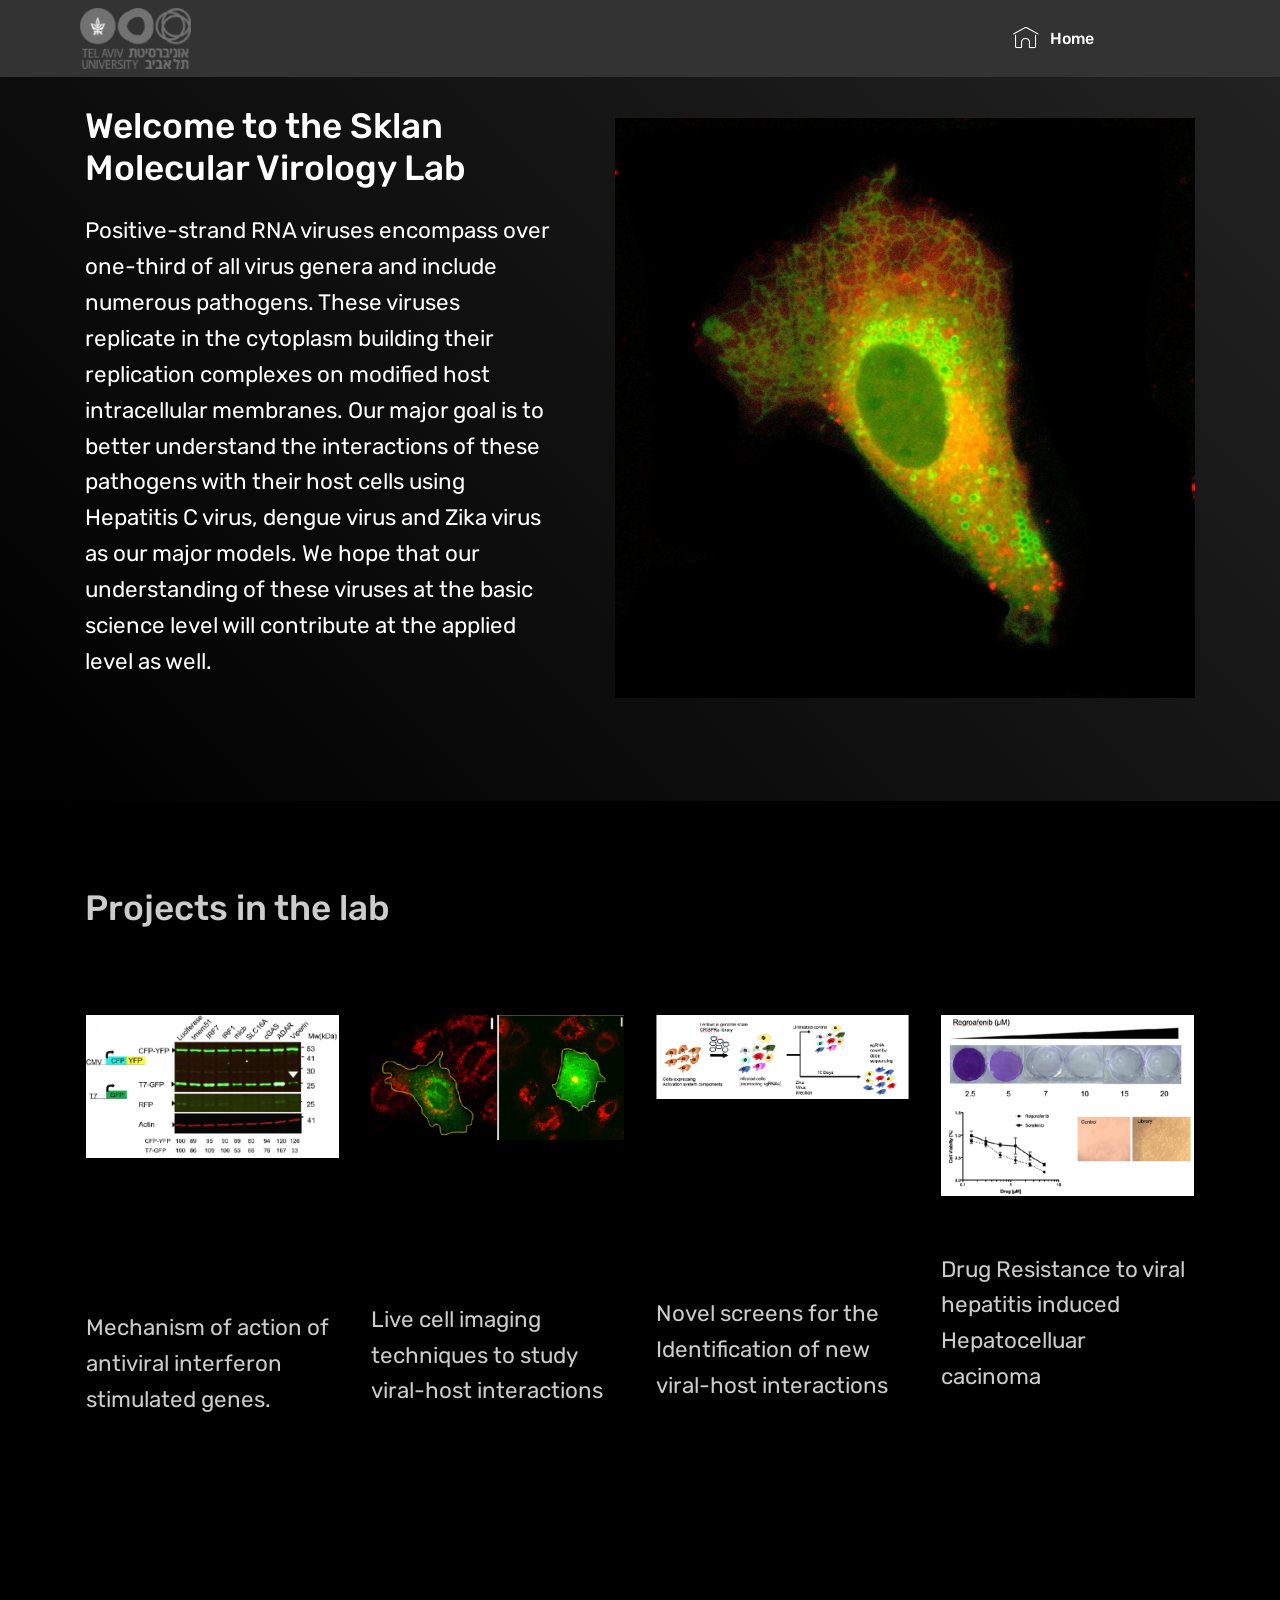
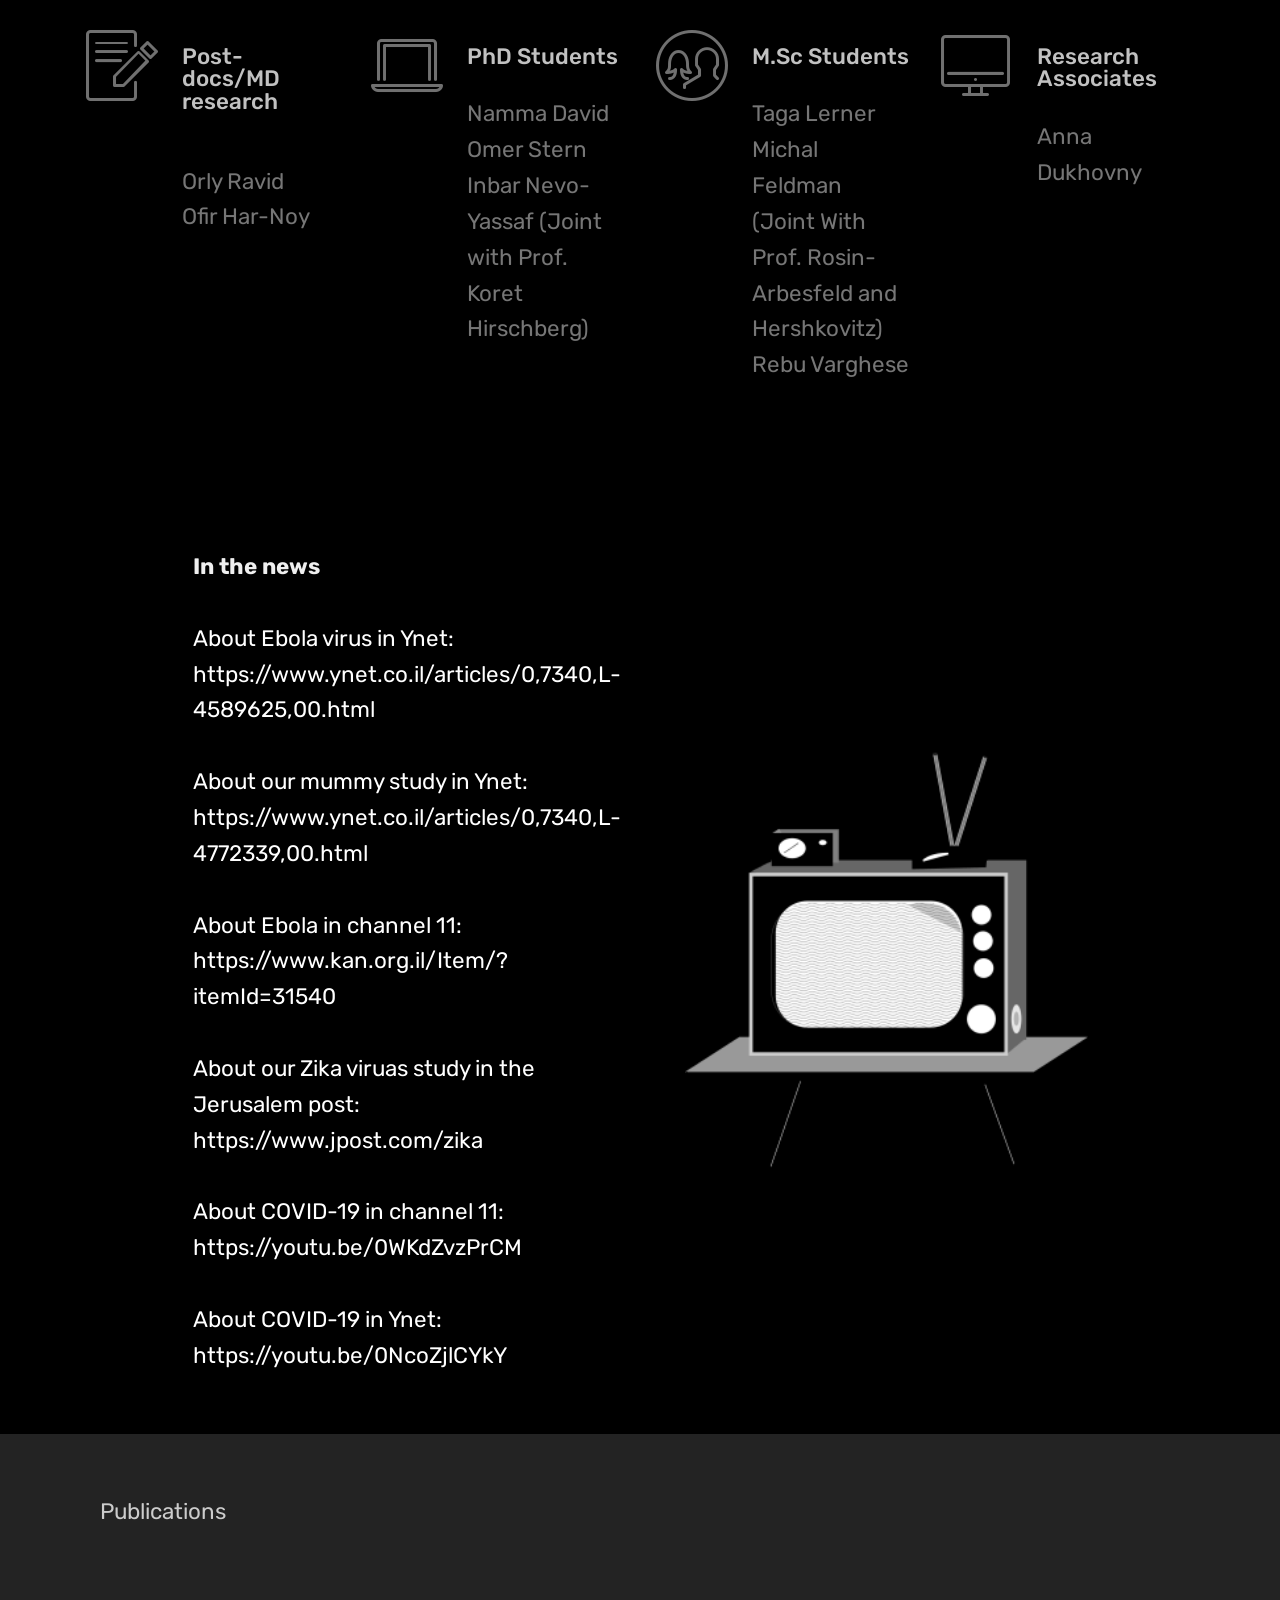
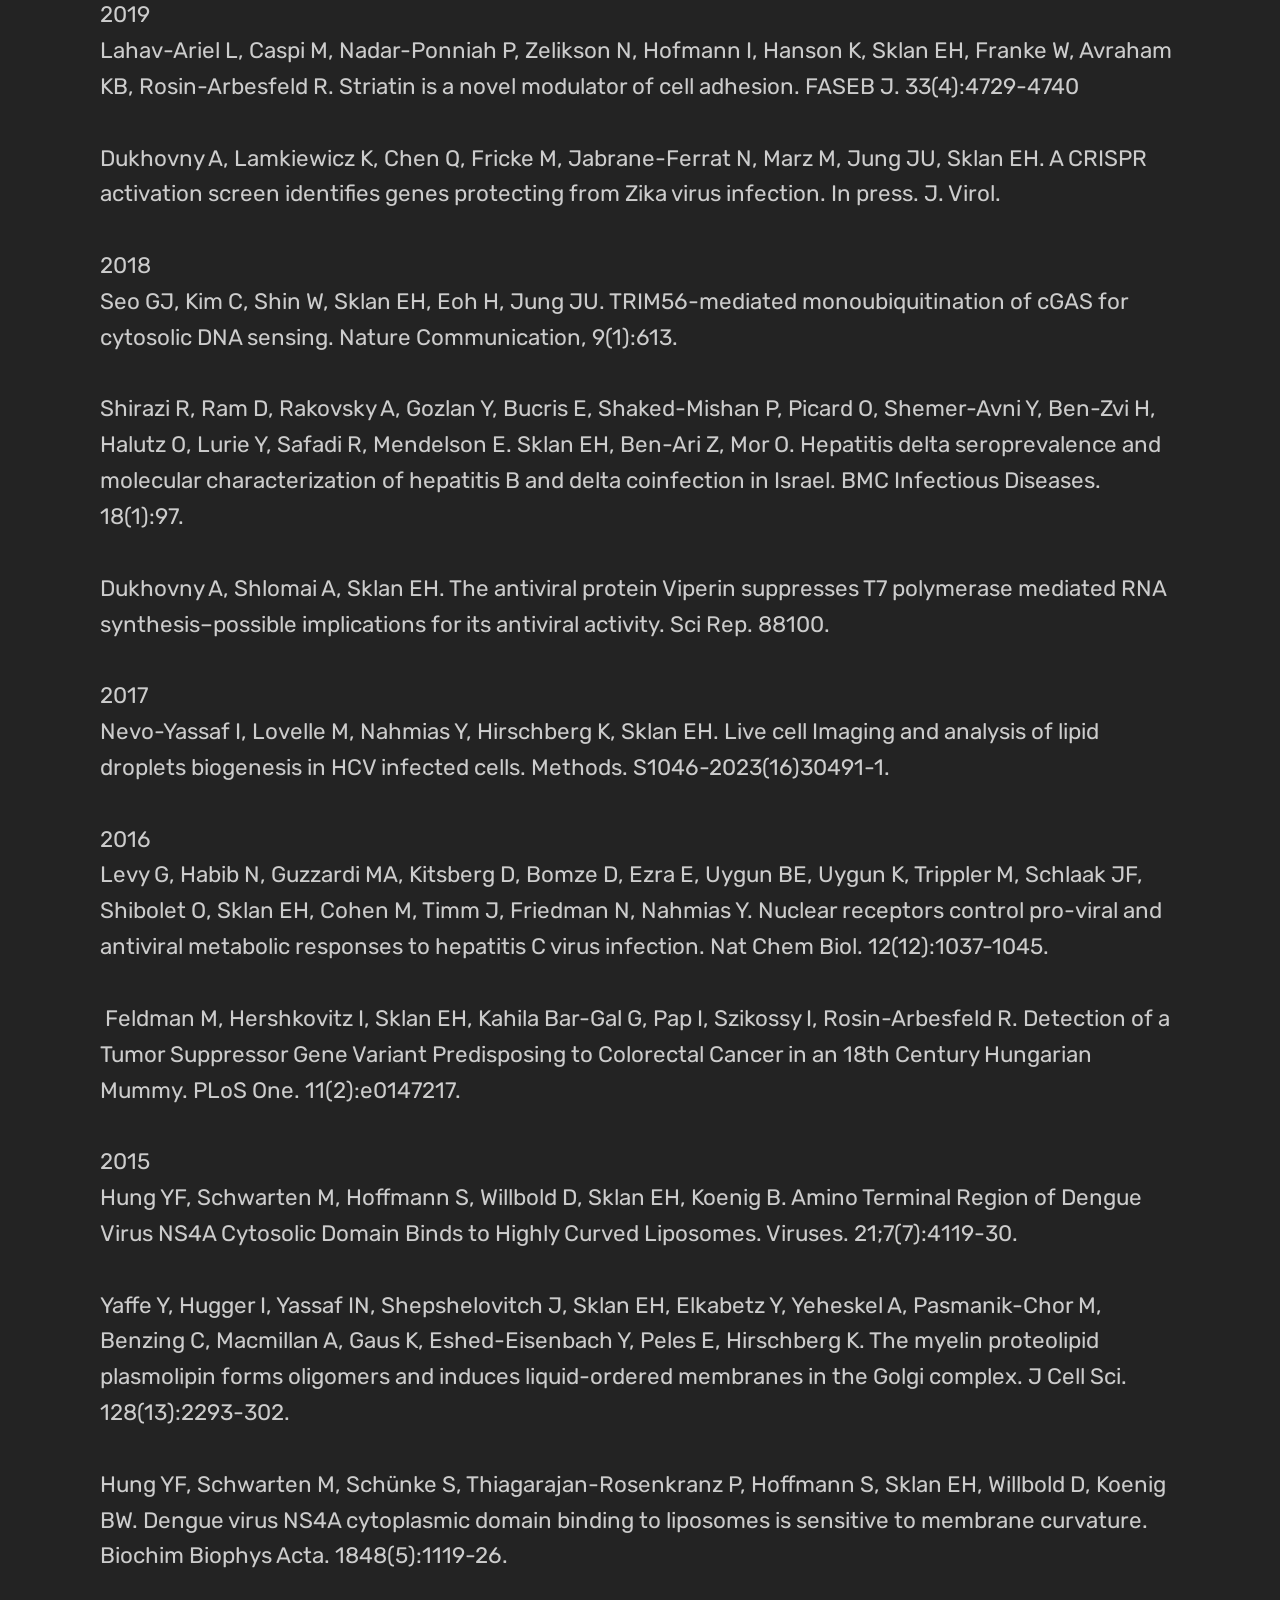
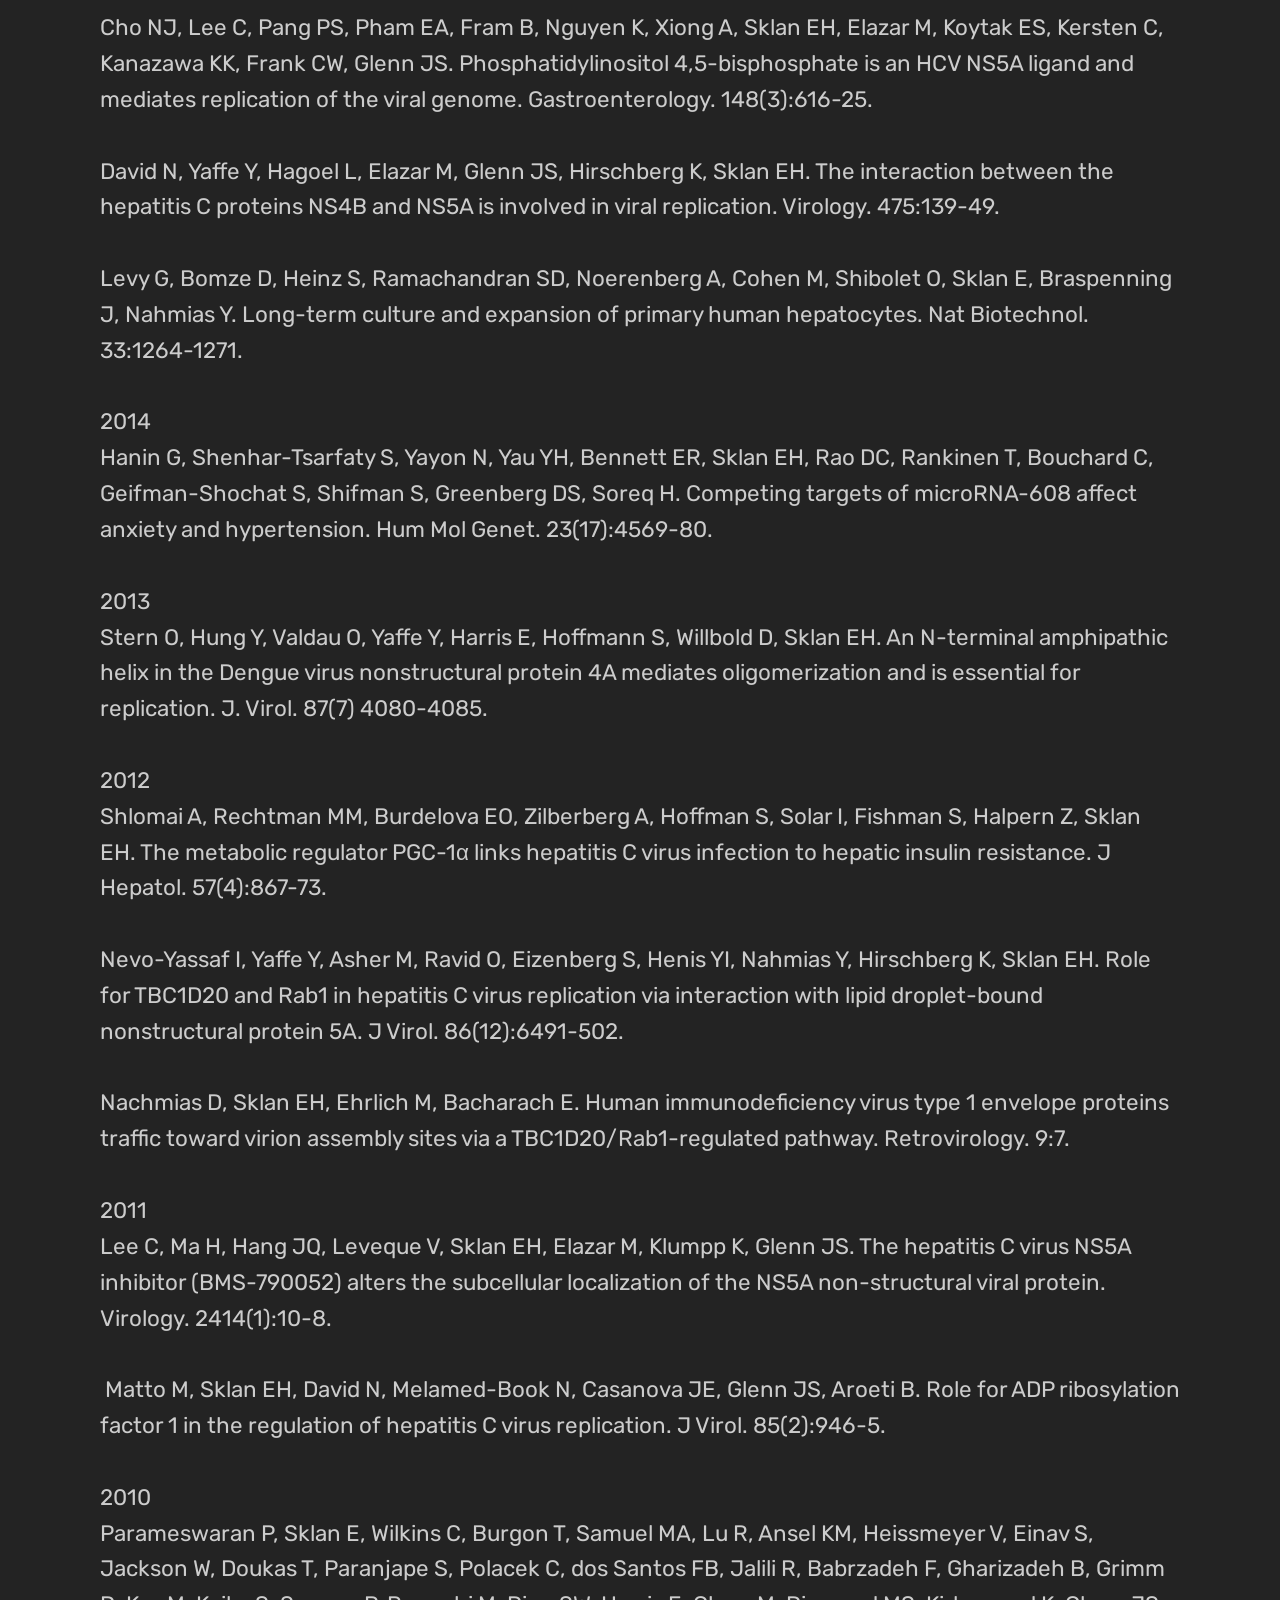
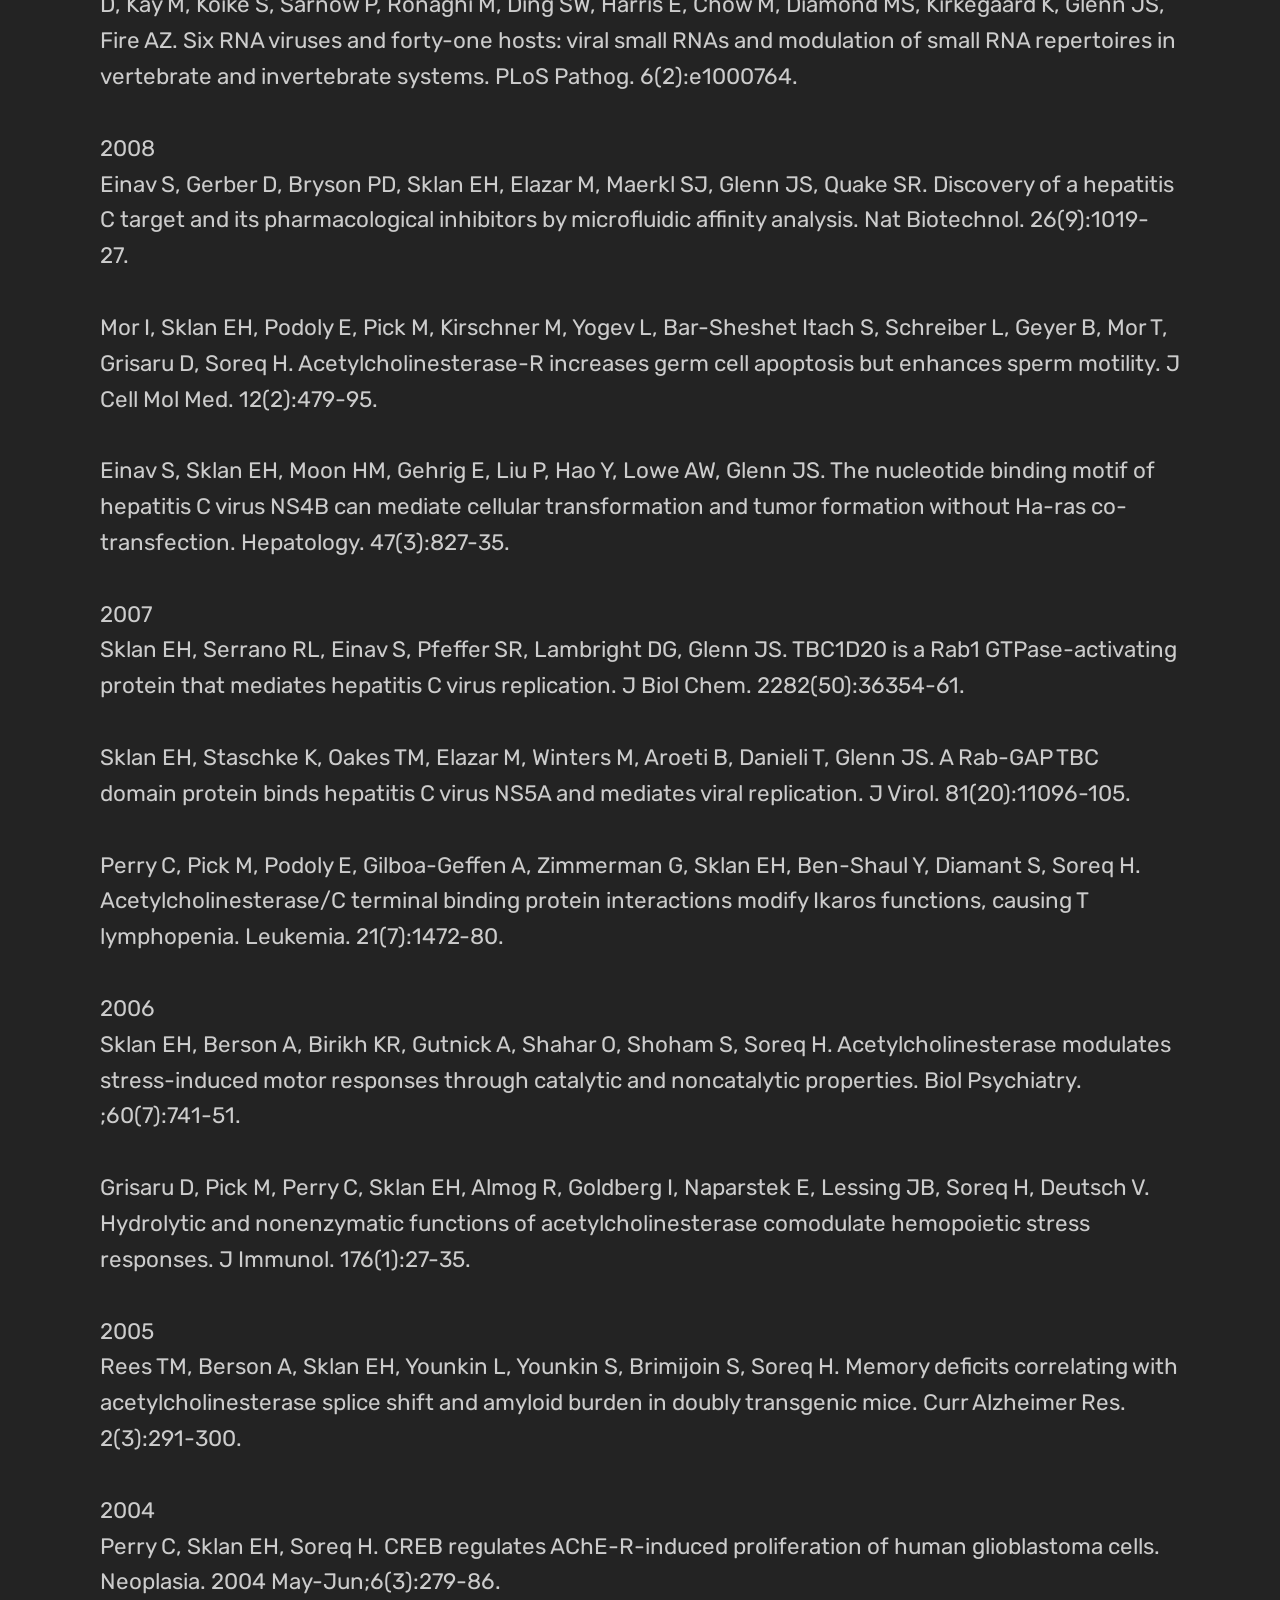
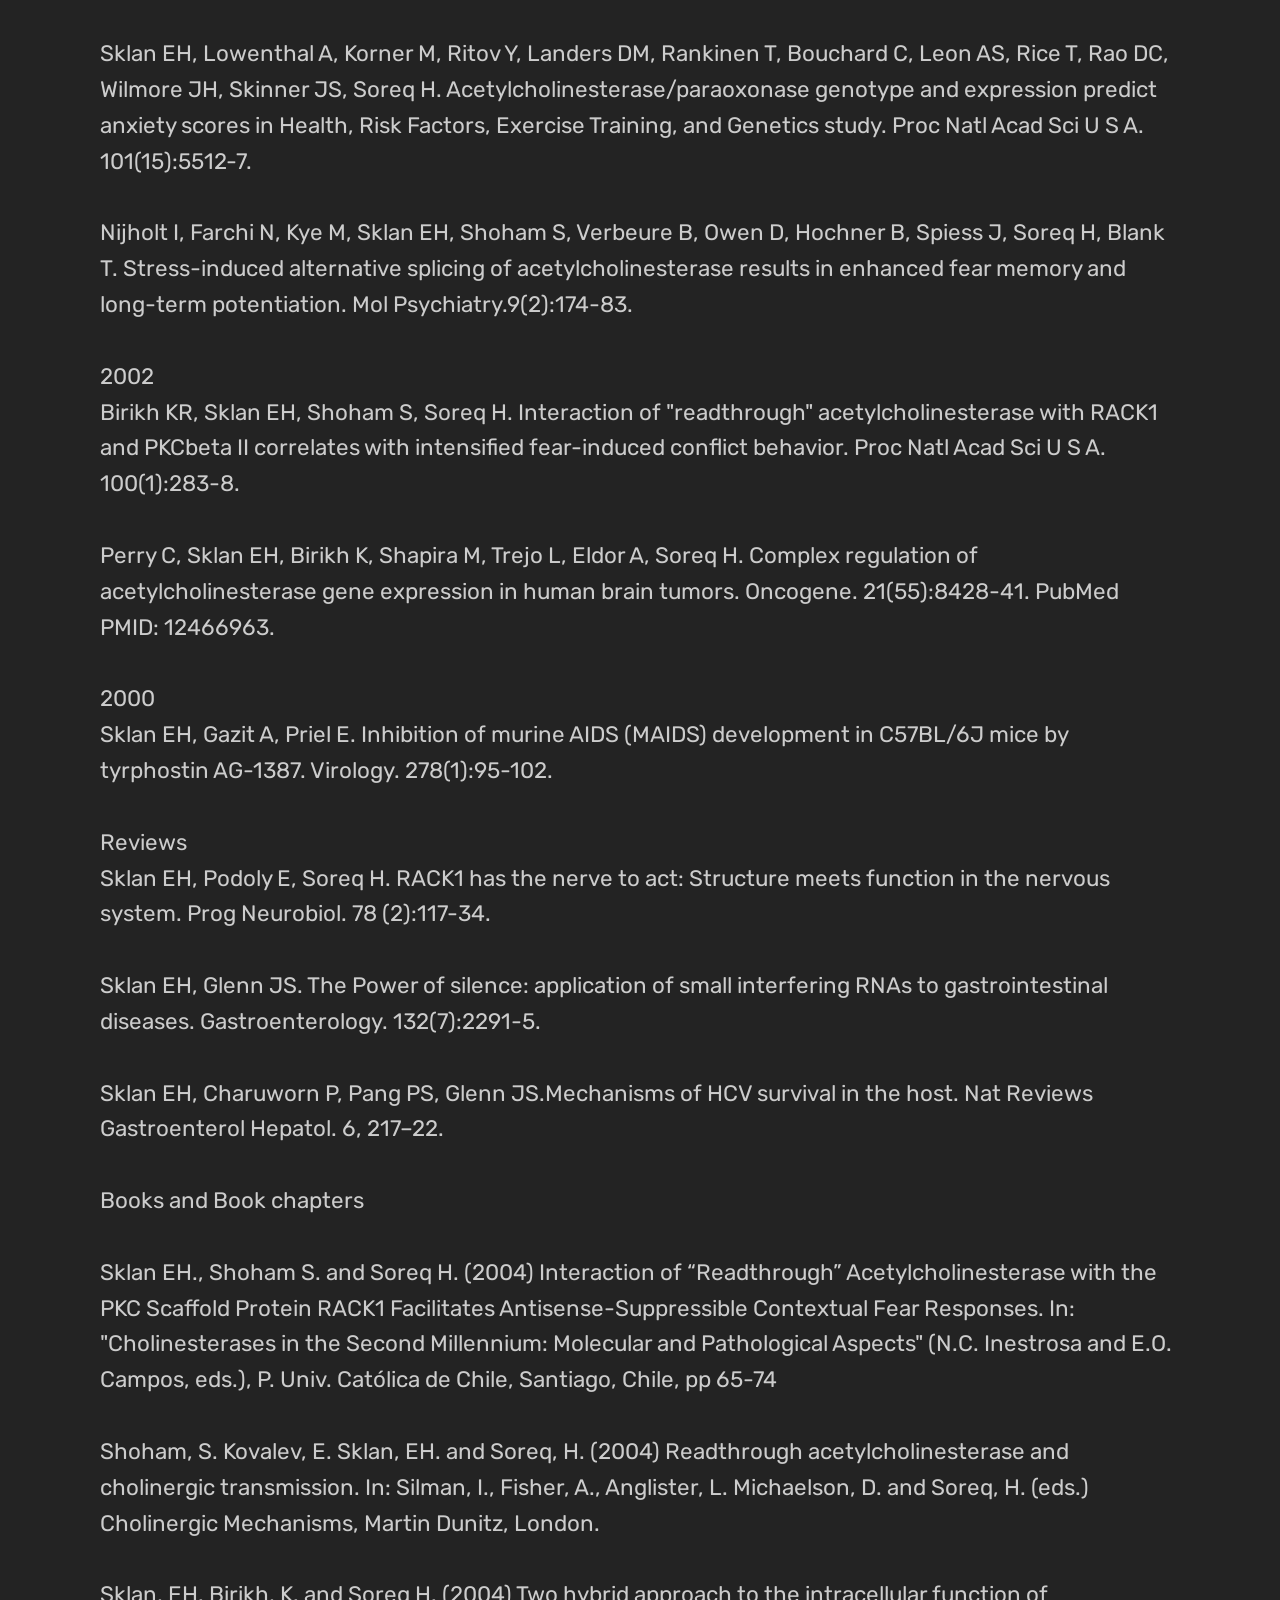
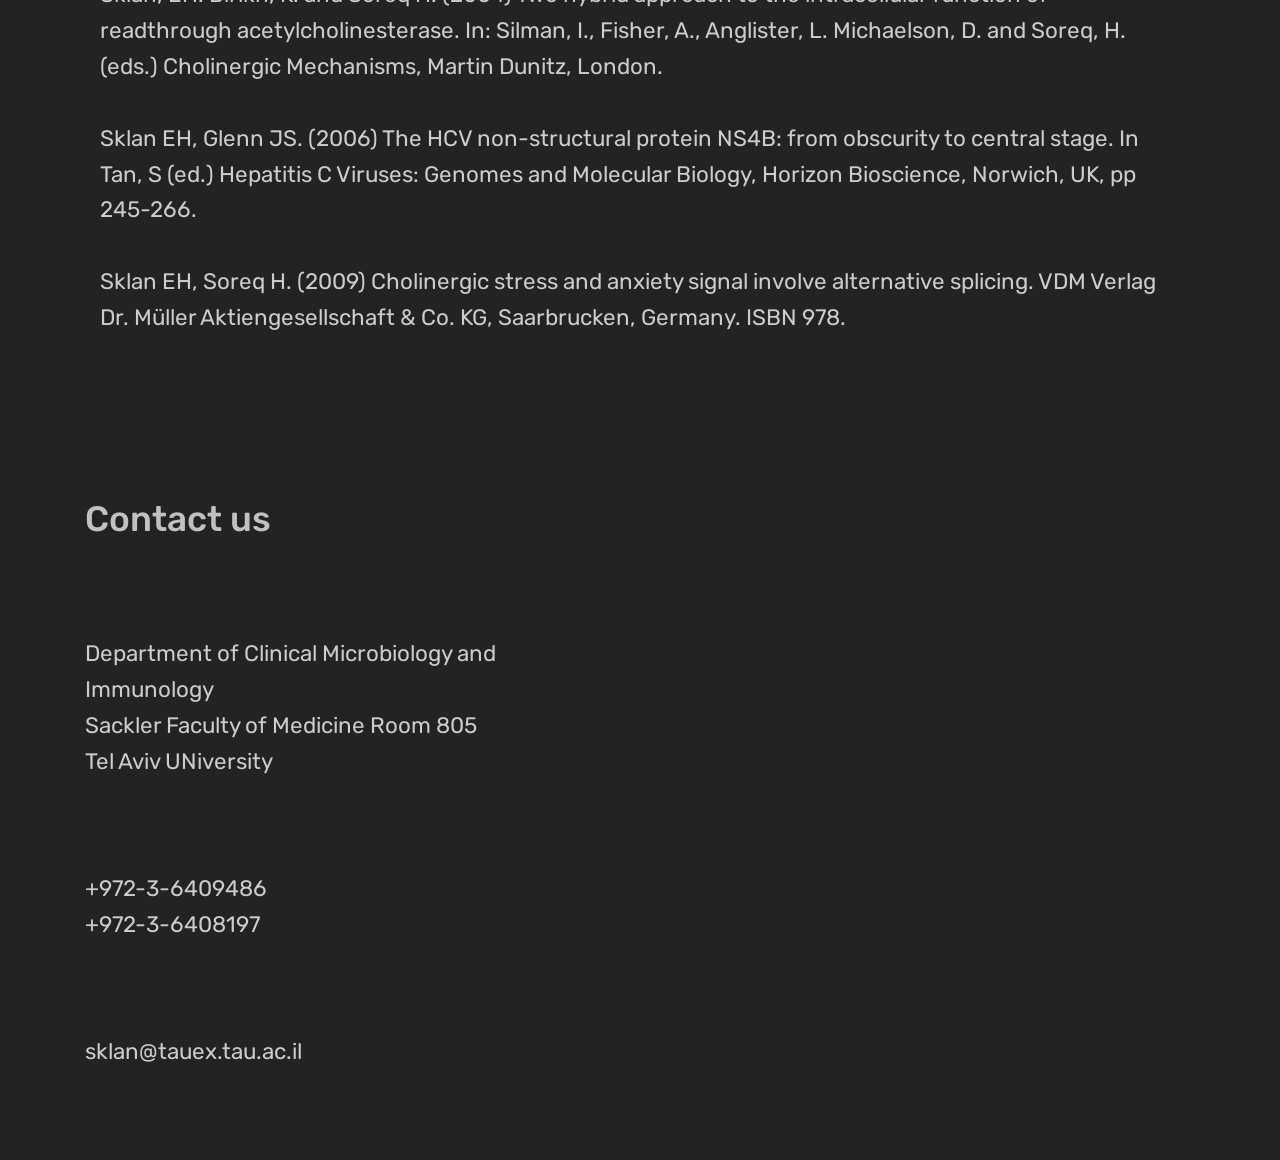
==== commit 223c3c15: "Update html.html" ====
--- a/html.html
+++ b/html.html
@@ -7,9 +7,7 @@
   <meta name="generator" content="Mobirise v5.0.0, mobirise.com">
   <meta name="viewport" content="width=device-width, initial-scale=1, minimum-scale=1">
   <link rel="shortcut icon" href="assets/images/logo-tau-122x67.png" type="image/x-icon">
-  <meta name="description" content="The website of the Sklan molecular virology lab at Tel Aviv University
-
-">
+  <meta name="description" content="The website of the Sklan molecular virology lab at Tel Aviv University">
   
   <title>Sklan Lab</title>
   <link rel="stylesheet" href="assets/web/assets/mobirise-icons/mobirise-icons.css">
@@ -23,21 +21,10 @@
   <link rel="stylesheet" href="assets/theme/css/style.css">
   <link rel="preload" as="style" href="assets/mobirise/css/mbr-additional.css"><link rel="stylesheet" href="assets/mobirise/css/mbr-additional.css" type="text/css">
   
-  
+<meta name="google-site-verification" content="qgSgofBZJldJzvkP8LNLgsCK-75D5skEO65XENVU46s" />
   
 </head>
 <body>
-
-<!-- Analytics -->
-<!-- Global Site Tag (gtag.js) - Google Analytics -->
-
-
-... (several lines of customized programming code appear here)
-
-
-</script>
-<!-- /Analytics -->
-
 
   <section class="menu cid-rS3fm7pSPz" once="menu" id="menu1-0">
 
@@ -73,7 +60,7 @@
     </nav>
 </section>
 
-<section class="engine"><a href="https://mobirise.info/o">free portfolio web templates</a></section><section class="header3 cid-rS3ihpFoWO" id="header3-9">
+<section class="engine"><a href="https://mobirise.info/d">web maker</a></section><section class="header3 cid-rS3ihpFoWO" id="header3-9">
 
     
 
@@ -335,4 +322,4 @@
  <div id="scrollToTop" class="scrollToTop mbr-arrow-up"><a style="text-align: center;"><i class="mbr-arrow-up-icon mbr-arrow-up-icon-cm cm-icon cm-icon-smallarrow-up"></i></a></div>
     <input name="animation" type="hidden">
   </body>
-</html>+</html>
